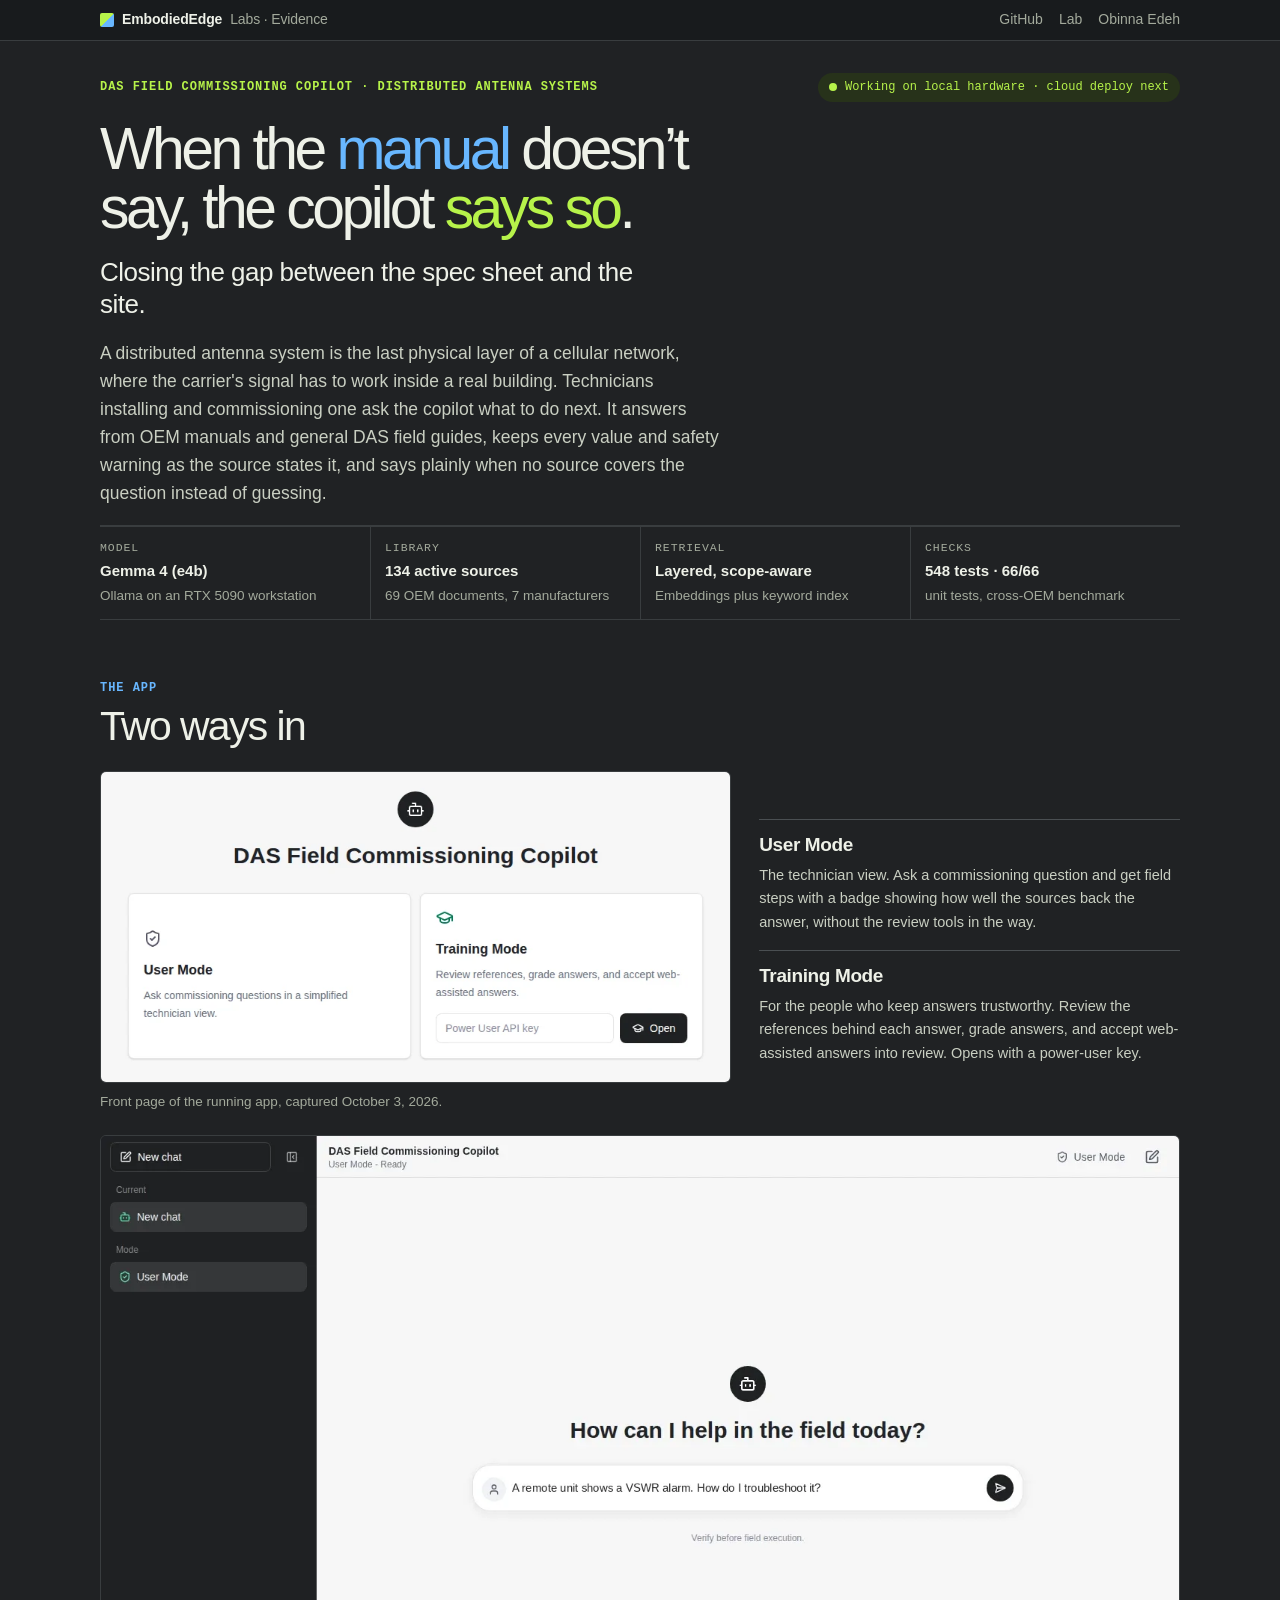
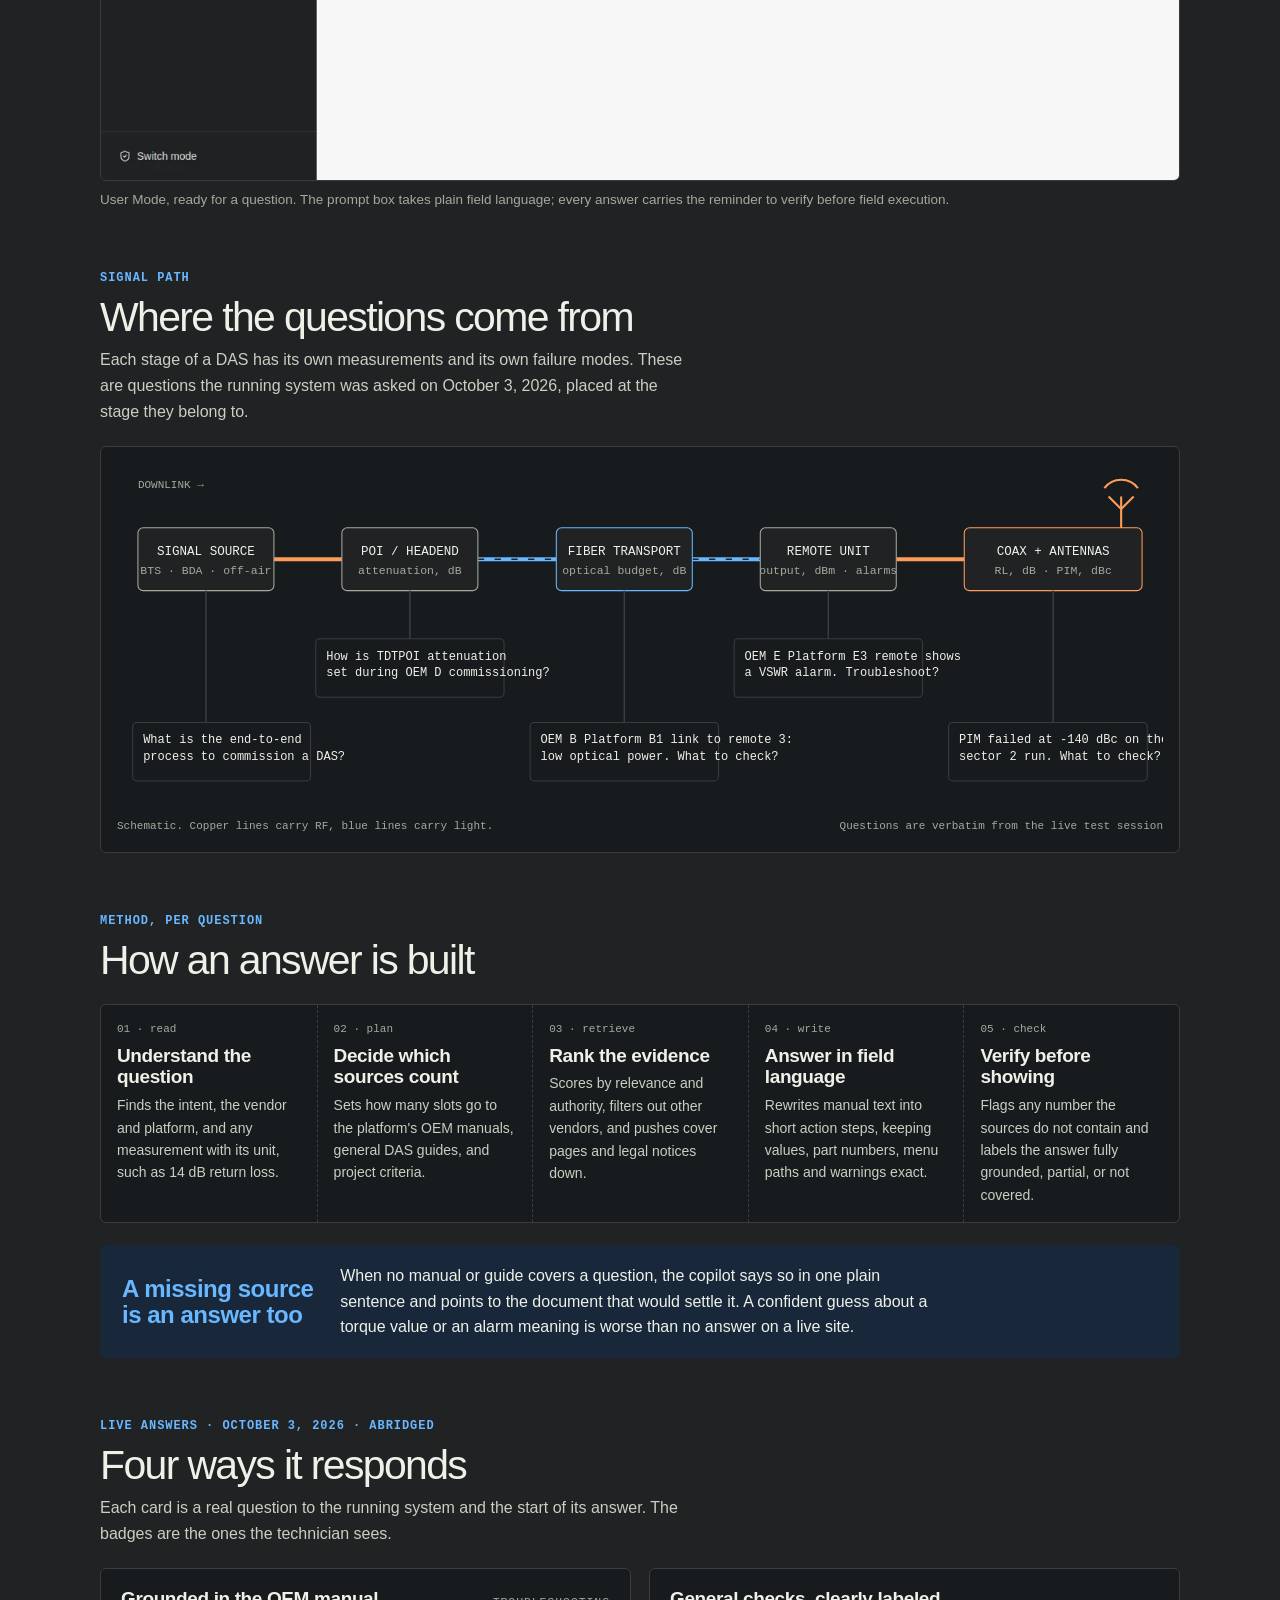
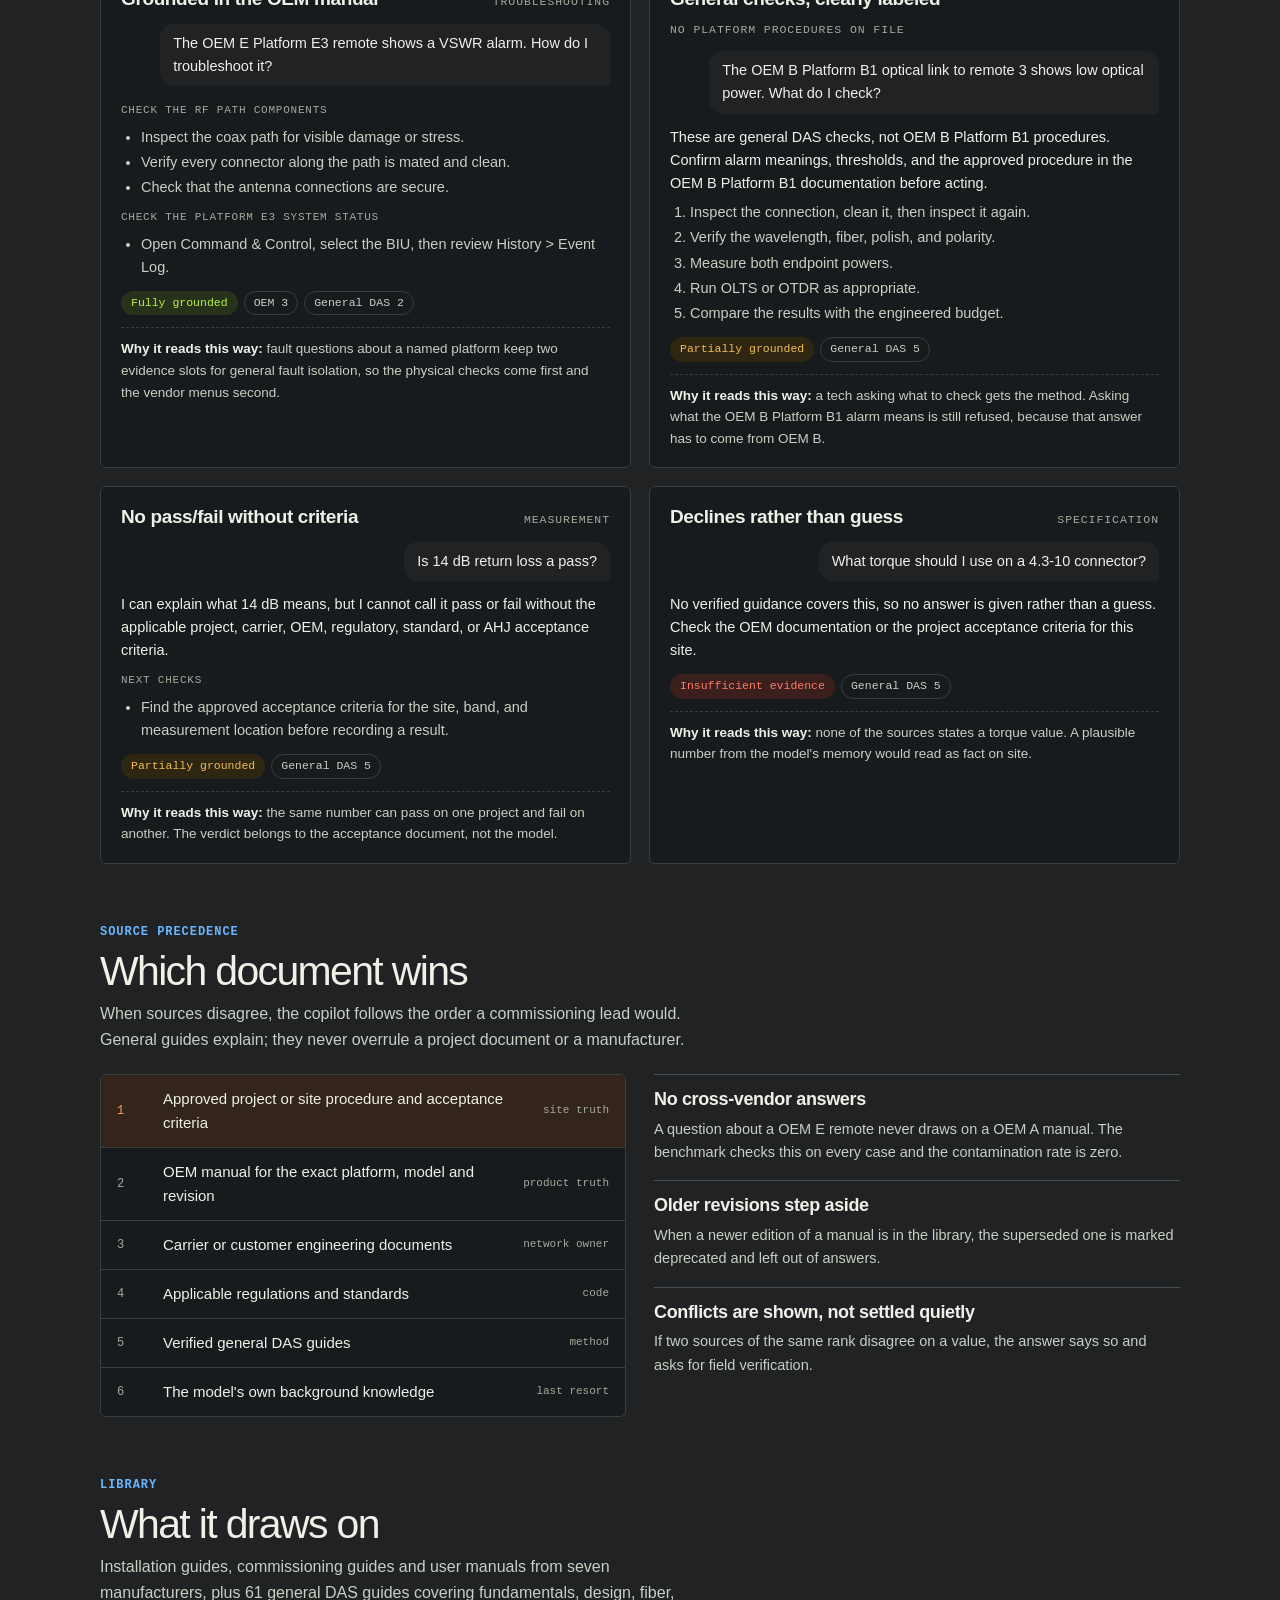
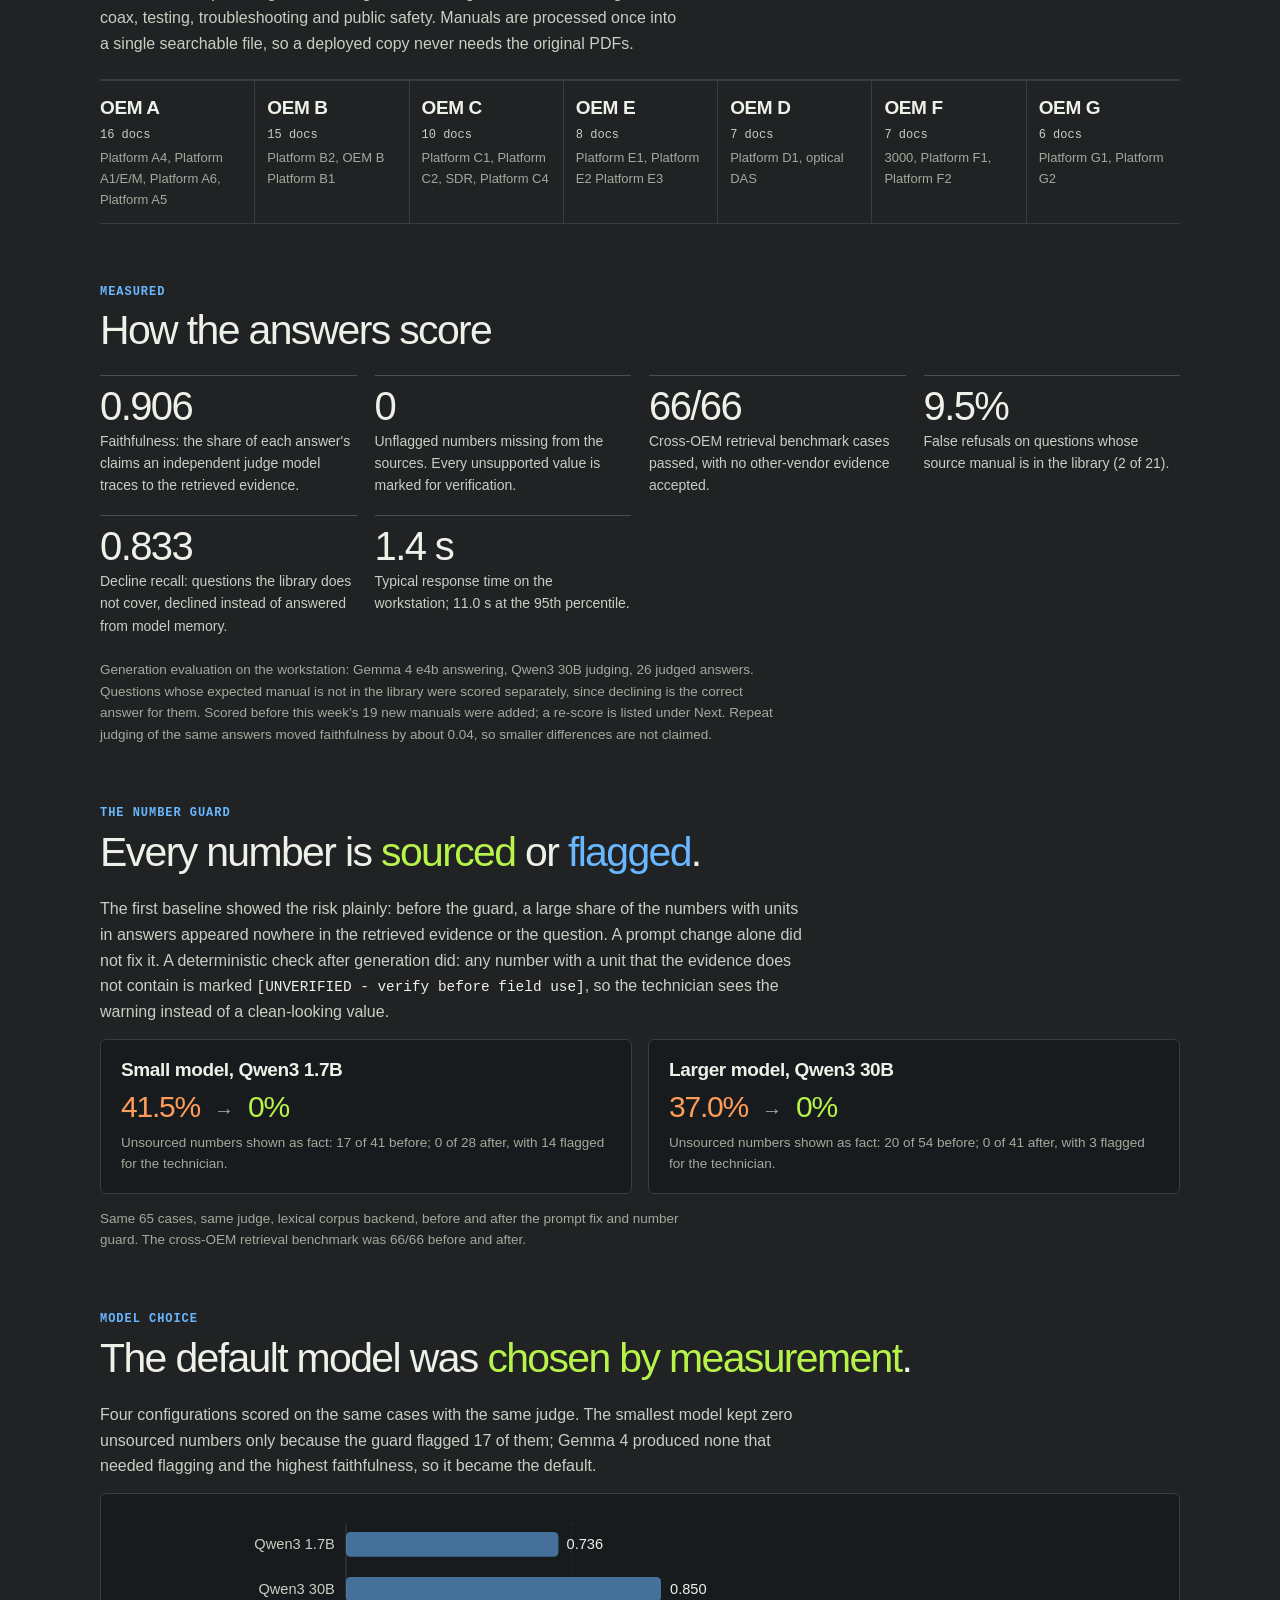
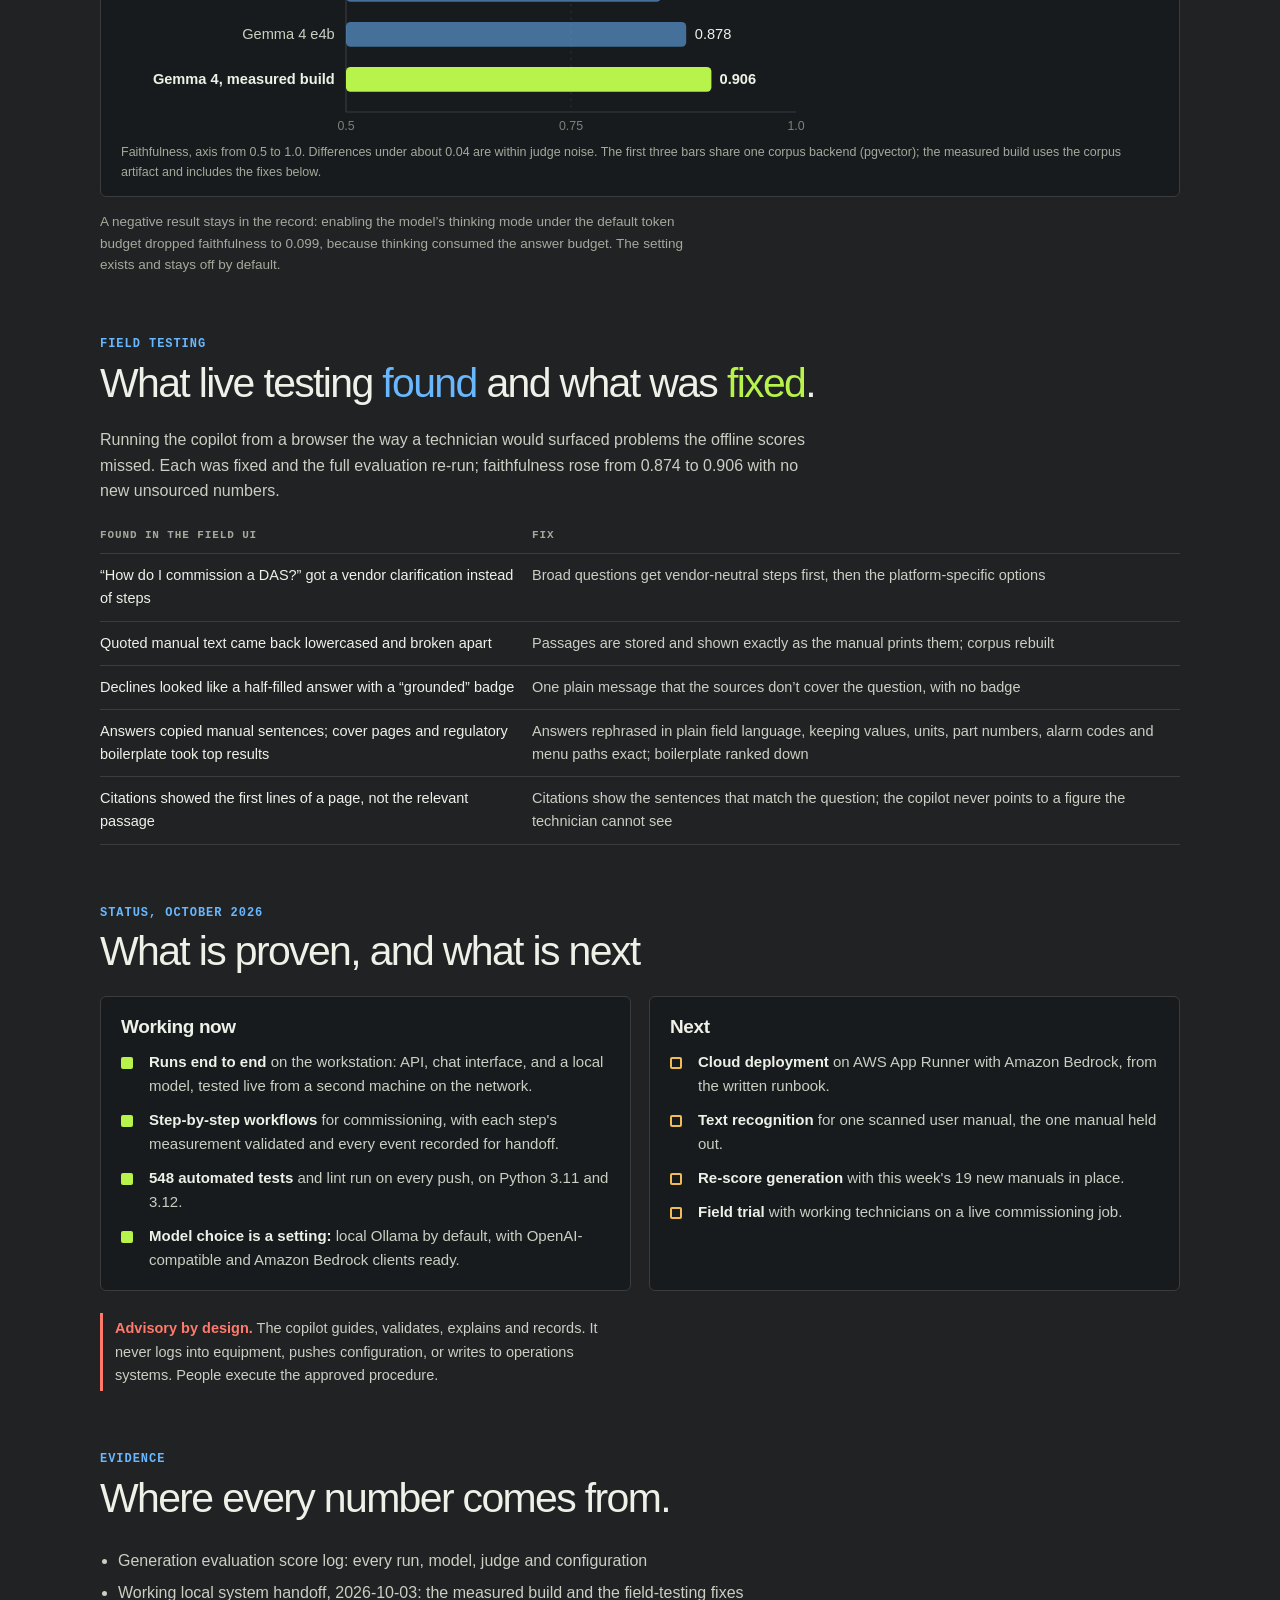
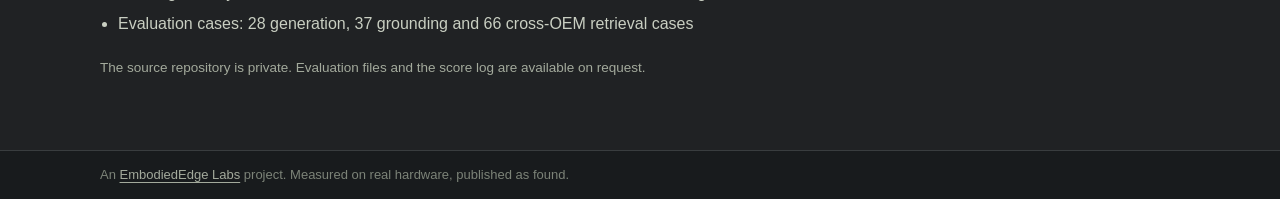
==== field-commissioning-copilot/index.html @ ec705087 "Host the Field Commissioning Copilot evidence page on the portfolio site" ====
<!doctype html>
<html lang="en" data-theme="dark">
<head><meta charset="utf-8">

<meta name="viewport" content="width=device-width, initial-scale=1">
<title>Field Commissioning Copilot | Evidence</title><meta property="og:type" content="article"><meta property="og:title" content="Field Commissioning Copilot: when the manual doesn't say, the copilot says so"><meta property="og:description" content="A retrieval-grounded copilot for DAS field commissioning: answers from manufacturer manuals, declines what they don't cover, and flags unverified numbers."><meta property="og:image" content="https://obiedeh.github.io/assets/og/field-commissioning-copilot.png"><meta name="twitter:card" content="summary_large_image">
<meta name="description" content="A retrieval-grounded copilot for DAS installation, commissioning and troubleshooting. Answers come from OEM manuals and general DAS guides, and it says when no source covers a question.">
<style>
/* Layout: a commissioning closeout sheet. The signal path from source to antenna is the hero; each stage carries the questions technicians actually ask there. Below it reads like a test report: method, live results, source rules, scope, status. */
:root{
  --bg:#eceff2; --sheet:#f8f9fb; --ink:#101a24; --ink-2:#3f4b57; --ink-3:#6a7682; --rule:#cfd6dd;
  --fiber:#1d5fa8; --fiber-bg:#dce8f6; --copper:#a4561a; --copper-bg:#f4e3d4;
  --ok:#17704a; --ok-bg:#dcefe5; --warn:#8a5a00; --warn-bg:#f6ead0; --stop:#a8302a; --stop-bg:#f6dddb;
  --f-display:"Archivo","Arial Narrow",system-ui,sans-serif;
  --f-body:"Source Sans 3",system-ui,-apple-system,"Segoe UI",sans-serif;
  --f-mono:"JetBrains Mono",ui-monospace,Menlo,Consolas,monospace;
}
@media (prefers-color-scheme:dark){:root:not([data-theme="light"]){
  --bg:#0e1419; --sheet:#151d24; --ink:#e8edf2; --ink-2:#b4bfca; --ink-3:#83909c; --rule:#26313b;
  --fiber:#7fb2ef; --fiber-bg:#16273a; --copper:#e39a5f; --copper-bg:#33231a;
  --ok:#5cc996; --ok-bg:#132a20; --warn:#f0bd55; --warn-bg:#2f2611; --stop:#f08a83; --stop-bg:#341b1a; color-scheme:dark}}
:root[data-theme="dark"]{
  --bg:#0e1419; --sheet:#151d24; --ink:#e8edf2; --ink-2:#b4bfca; --ink-3:#83909c; --rule:#26313b;
  --fiber:#7fb2ef; --fiber-bg:#16273a; --copper:#e39a5f; --copper-bg:#33231a;
  --ok:#5cc996; --ok-bg:#132a20; --warn:#f0bd55; --warn-bg:#2f2611; --stop:#f08a83; --stop-bg:#341b1a; color-scheme:dark}
*{box-sizing:border-box}
body{background:var(--bg);color:var(--ink);font-family:var(--f-body);font-size:16px;line-height:1.6}
.wrap{max-width:1120px;margin:0 auto;padding-inline:20px;padding-block:32px 72px;display:flex;flex-direction:column;gap:60px}
h1,h2,h3{font-family:var(--f-display);margin:0;text-wrap:balance;line-height:1.02}
h1{font-size:clamp(38px,6.6vw,72px);font-weight:800;font-stretch:72%;letter-spacing:-.01em;text-transform:uppercase}
h2{font-size:clamp(26px,3.4vw,36px);font-weight:750;font-stretch:78%;text-transform:uppercase}
h3{font-size:20px;font-weight:650;font-stretch:88%}
p{margin:0;max-width:66ch;color:var(--ink-2)}
a{color:var(--fiber);text-underline-offset:3px}
a:focus-visible{outline:2px solid var(--fiber);outline-offset:3px;border-radius:3px}
.label{font-family:var(--f-mono);font-size:11.5px;letter-spacing:.08em;text-transform:uppercase;color:var(--ink-3)}
section{display:flex;flex-direction:column;gap:22px}
.head{display:flex;flex-direction:column;gap:8px}

/* header */
header{display:flex;flex-direction:column;gap:18px}
.top{display:flex;flex-wrap:wrap;gap:10px 16px;align-items:center;justify-content:space-between}
.pill{display:inline-flex;align-items:center;gap:8px;font-family:var(--f-mono);font-size:12px;padding:5px 11px;border-radius:999px;background:var(--ok-bg);color:var(--ok)}
.pill i{width:8px;height:8px;border-radius:50%;background:currentColor}
.tagline{font-family:var(--f-display);font-stretch:85%;font-weight:600;font-size:clamp(20px,2.4vw,26px);line-height:1.25;color:var(--ink);max-width:40ch}
.lede{font-size:17.5px;max-width:64ch}
.spec{display:grid;grid-template-columns:repeat(4,minmax(0,1fr));border-top:2px solid var(--ink);border-bottom:1px solid var(--rule)}
.spec div{padding:12px 14px 12px 0;display:flex;flex-direction:column;gap:2px;min-width:0}
.spec div+div{padding-left:14px;border-left:1px solid var(--rule)}
.spec b{font-weight:600;font-size:15px;font-variant-numeric:tabular-nums}
.spec span:last-child{font-size:13.5px;color:var(--ink-3)}
@media (max-width:820px){.spec{grid-template-columns:1fr 1fr}.spec div:nth-child(3){padding-left:0;border-left:0}.spec div:nth-child(n+3){border-top:1px solid var(--rule)}}
@media (max-width:440px){.spec{grid-template-columns:1fr}.spec div{padding-left:0!important;border-left:0!important}.spec div+div{border-top:1px solid var(--rule)}}

/* path */
.sheet{background:var(--sheet);border:1px solid var(--rule);border-radius:6px;padding:16px;display:flex;flex-direction:column;gap:10px;min-width:0}
.scroll{overflow-x:auto}
.sheet svg{display:block;width:100%;height:auto;min-width:880px}
svg text{font-family:var(--f-mono)}
.foot{display:flex;justify-content:space-between;gap:12px;flex-wrap:wrap;font-family:var(--f-mono);font-size:11px;color:var(--ink-3)}

/* method */
.flow{display:grid;grid-template-columns:repeat(5,minmax(0,1fr));border:1px solid var(--rule);border-radius:6px;background:var(--sheet);overflow:hidden}
.flow div{padding:16px;display:flex;flex-direction:column;gap:6px;min-width:0}
.flow div+div{border-left:1px dashed var(--rule)}
.flow .n{font-family:var(--f-mono);font-size:11px;color:var(--ink-3)}
.flow b{font-family:var(--f-display);font-stretch:85%;font-size:19px;font-weight:650;line-height:1.15}
.flow p{font-size:14px}
@media (max-width:900px){.flow{grid-template-columns:1fr}.flow div+div{border-left:0;border-top:1px dashed var(--rule)}}
.callout{display:grid;grid-template-columns:auto 1fr;gap:18px;align-items:center;background:var(--fiber-bg);border-radius:6px;padding:18px 22px}
.callout strong{font-family:var(--f-display);font-stretch:75%;font-size:24px;font-weight:750;text-transform:uppercase;color:var(--fiber);line-height:1.05;max-width:15ch}
.callout p{color:var(--ink)}
@media (max-width:640px){.callout{grid-template-columns:1fr}}

/* answers */
.answers{display:grid;grid-template-columns:repeat(2,minmax(0,1fr));gap:18px}
@media (max-width:780px){.answers{grid-template-columns:1fr}}
.ans{background:var(--sheet);border:1px solid var(--rule);border-radius:6px;padding:18px 20px;display:flex;flex-direction:column;gap:12px;min-width:0}
.ans .kind{display:flex;justify-content:space-between;gap:10px;align-items:baseline;flex-wrap:wrap}
.ans .kind h3{font-size:19px}
.q{align-self:flex-end;max-width:92%;background:var(--bg);border-radius:14px 14px 4px 14px;padding:8px 13px;font-size:14.5px;color:var(--ink)}
.a{font-size:14.5px;color:var(--ink-2);display:flex;flex-direction:column;gap:6px}
.a .h{font-family:var(--f-mono);font-size:11px;letter-spacing:.07em;text-transform:uppercase;color:var(--ink-3);margin-top:4px}
.a ul,.a ol{margin:0;padding-left:20px;display:flex;flex-direction:column;gap:2px}
.a .first{color:var(--ink)}
.chips{display:flex;flex-wrap:wrap;gap:6px}
.chip{font-family:var(--f-mono);font-size:11.5px;border:1px solid var(--rule);border-radius:999px;padding:2px 9px;color:var(--ink-2)}
.chip.ok{background:var(--ok-bg);color:var(--ok);border-color:transparent}
.chip.warn{background:var(--warn-bg);color:var(--warn);border-color:transparent}
.chip.stop{background:var(--stop-bg);color:var(--stop);border-color:transparent}
.why{font-size:13.5px;border-top:1px dashed var(--rule);padding-top:10px;color:var(--ink-2)}
.why b{color:var(--ink);font-weight:600}

/* ladder */
.ladder{display:grid;grid-template-columns:minmax(0,1fr) minmax(0,1fr);gap:28px;align-items:start}
@media (max-width:860px){.ladder{grid-template-columns:1fr}}
.ladder ol{list-style:none;margin:0;padding:0;display:flex;flex-direction:column;border:1px solid var(--rule);border-radius:6px;background:var(--sheet);overflow:hidden}
.ladder li{display:grid;grid-template-columns:34px 1fr auto;gap:12px;align-items:center;padding:12px 16px;font-size:15px}
.ladder li+li{border-top:1px solid var(--rule)}
.ladder li .r{font-family:var(--f-mono);font-size:12px;color:var(--ink-3)}
.ladder li .t{font-family:var(--f-mono);font-size:11px;color:var(--ink-3);text-align:right}
.ladder li.top{background:var(--copper-bg)}
.ladder li.top .r{color:var(--copper)}
.rules{display:flex;flex-direction:column;gap:16px}
.rules div{border-top:1px solid var(--ink);padding-top:10px;display:flex;flex-direction:column;gap:4px}
.rules b{font-family:var(--f-display);font-stretch:88%;font-size:18px;font-weight:650}
.rules p{font-size:14.5px}

/* library */
.lib{display:grid;grid-template-columns:repeat(7,minmax(0,1fr));gap:0;border-top:2px solid var(--ink);border-bottom:1px solid var(--rule)}
.lib div{padding:12px 12px 12px 0;display:flex;flex-direction:column;gap:3px;min-width:0}
.lib div+div{padding-left:12px;border-left:1px solid var(--rule)}
.lib b{font-family:var(--f-display);font-stretch:80%;font-size:19px;font-weight:700}
.lib span{font-size:13px;color:var(--ink-3)}
.lib em{font-style:normal;font-family:var(--f-mono);font-size:12px;color:var(--ink-2);font-variant-numeric:tabular-nums}
@media (max-width:900px){.lib{grid-template-columns:repeat(4,minmax(0,1fr))}.lib div:nth-child(5){padding-left:0;border-left:0}.lib div:nth-child(n+5){border-top:1px solid var(--rule)}}
@media (max-width:520px){.lib{grid-template-columns:1fr 1fr}.lib div{padding-left:0!important;border-left:0!important}.lib div:nth-child(n+3){border-top:1px solid var(--rule)}.lib div:nth-child(even){padding-left:12px!important;border-left:1px solid var(--rule)!important}}

/* scores */
.scores{display:grid;grid-template-columns:repeat(4,minmax(0,1fr));gap:18px}
@media (max-width:860px){.scores{grid-template-columns:1fr 1fr}}
@media (max-width:440px){.scores{grid-template-columns:1fr}}
.score{border-top:1px solid var(--ink);padding-top:10px;display:flex;flex-direction:column;gap:4px;min-width:0}
.score b{font-family:var(--f-display);font-stretch:75%;font-size:40px;font-weight:750;line-height:1;font-variant-numeric:tabular-nums}
.score p{font-size:14px}
.note{font-size:13.5px;color:var(--ink-3);max-width:90ch}

/* status */
.ledger{display:grid;grid-template-columns:repeat(2,minmax(0,1fr));gap:18px}
@media (max-width:760px){.ledger{grid-template-columns:1fr}}
.col{background:var(--sheet);border:1px solid var(--rule);border-radius:6px;padding:18px 20px;display:flex;flex-direction:column;gap:12px;min-width:0}
.col ul{list-style:none;margin:0;padding:0;display:flex;flex-direction:column;gap:10px}
.col li{display:grid;grid-template-columns:18px 1fr;gap:10px;font-size:15px;color:var(--ink-2)}
.col li b{color:var(--ink);font-weight:600}
.mk{width:12px;height:12px;margin-top:7px;border-radius:2px}
.mk.ok{background:var(--ok)}
.mk.open{border:2px solid var(--warn)}
.never{font-size:14.5px;color:var(--ink-2);border-left:3px solid var(--stop);padding:4px 0 4px 12px}
.never b{color:var(--stop)}
/* app */
.app{display:grid;grid-template-columns:minmax(0,1.5fr) minmax(0,1fr);gap:28px;align-items:center}
@media (max-width:860px){.app{grid-template-columns:1fr}}
.app figure{margin:0;display:flex;flex-direction:column;gap:8px;min-width:0}
.app img{display:block;width:100%;height:auto;border-radius:6px;border:1px solid var(--rule);background:#f6f6f6}
.app figcaption,.shot figcaption{font-size:13.5px;color:var(--ink-3)}
.shot{margin:0;display:flex;flex-direction:column;gap:8px;min-width:0}
.shot img{display:block;width:100%;height:auto;border-radius:6px;border:1px solid var(--rule);background:#f6f6f6}
.modes{display:flex;flex-direction:column;gap:16px}
.modes div{border-top:1px solid var(--ink);padding-top:10px;display:flex;flex-direction:column;gap:4px}
.modes b{font-family:var(--f-display);font-stretch:88%;font-size:19px;font-weight:650}
.modes p{font-size:14.5px}
footer{border-top:1px solid var(--rule);padding-top:18px;display:flex;flex-wrap:wrap;gap:8px 24px;justify-content:space-between;font-size:13.5px;color:var(--ink-3)}
@media (prefers-reduced-motion:no-preference){
  .trace{stroke-dasharray:6 10;animation:flow 2.4s linear infinite}
  @keyframes flow{to{stroke-dashoffset:-32}}
}
</style>
<style id="ee-theme">:root,:root:not([data-theme="light"]),:root[data-theme="dark"]{--bg:#202224;--sheet:#181b1d;--ink:#eef1e8;--ink-2:#c9cfc2;--ink-3:#a3aa9c;--rule:#393d3f;--fiber:#68b7ff;--fiber-bg:#18283a;--copper:#ff9c59;--copper-bg:#33251b;--ok:#b7f34a;--ok-bg:#27321a;--warn:#f0bd55;--warn-bg:#2f2611;--stop:#ff7a6b;--stop-bg:#3a1f1d;--f-display:"Helvetica Neue",Helvetica,Arial,sans-serif;--f-body:"Helvetica Neue",Helvetica,Arial,sans-serif;--f-mono:ui-monospace,"SFMono-Regular",Consolas,"Liberation Mono",Menlo,monospace;color-scheme:dark}h1,h2,h3{font-family:"Helvetica Neue",Helvetica,Arial,sans-serif;font-weight:500;letter-spacing:-.02em}h1{letter-spacing:-.035em}:root[data-theme="light"]{--bg:#f6f7f3;--sheet:#ffffff;--ink:#1a1c1e;--ink-2:#3d4239;--ink-3:#5d6459;--rule:#d8dbd2;--fiber:#1f6fd1;--fiber-bg:#e3eefb;--copper:#c2560c;--copper-bg:#fcecdf;--ok:#4d7c0f;--ok-bg:#ecf5dc;--warn:#8a5a00;--warn-bg:#f6ead0;--stop:#c62828;--stop-bg:#fbe4e1;--f-display:"Helvetica Neue",Helvetica,Arial,sans-serif;--f-body:"Helvetica Neue",Helvetica,Arial,sans-serif;--f-mono:ui-monospace,"SFMono-Regular",Consolas,"Liberation Mono",Menlo,monospace;color-scheme:light}@media print{:root,:root:not([data-theme="light"]),:root[data-theme="dark"]{--bg:#f6f7f3;--sheet:#ffffff;--ink:#1a1c1e;--ink-2:#3d4239;--ink-3:#5d6459;--rule:#d8dbd2;--fiber:#1f6fd1;--fiber-bg:#e3eefb;--copper:#c2560c;--copper-bg:#fcecdf;--ok:#4d7c0f;--ok-bg:#ecf5dc;--warn:#8a5a00;--warn-bg:#f6ead0;--stop:#c62828;--stop-bg:#fbe4e1;--f-display:"Helvetica Neue",Helvetica,Arial,sans-serif;--f-body:"Helvetica Neue",Helvetica,Arial,sans-serif;--f-mono:ui-monospace,"SFMono-Regular",Consolas,"Liberation Mono",Menlo,monospace;color-scheme:light}}body{font-family:"Helvetica Neue",Helvetica,Arial,sans-serif}h1{font-family:"Helvetica Neue",Helvetica,Arial,sans-serif!important;font-size:clamp(44px,4.6vw,66px)!important;font-weight:500!important;line-height:1!important;letter-spacing:-.06em!important;text-transform:none!important;font-stretch:normal!important}h1 em,h1 .ee-g{font-style:normal;color:#b7f34a!important;-webkit-text-fill-color:#b7f34a}h1 em.b,h1 .ee-b{font-style:normal;color:#68b7ff!important;-webkit-text-fill-color:#68b7ff}h2{font-family:"Helvetica Neue",Helvetica,Arial,sans-serif!important;font-size:clamp(28px,3.2vw,42px)!important;font-weight:500!important;line-height:1.08!important;letter-spacing:-.04em!important;text-transform:none!important;font-stretch:normal!important;color:inherit}h3{font-family:"Helvetica Neue",Helvetica,Arial,sans-serif!important;font-size:19px!important;font-weight:600!important;line-height:1.25!important;letter-spacing:-.02em!important;text-transform:none!important;font-stretch:normal!important}.top > .label{font-family:ui-monospace,"SFMono-Regular",Consolas,"Liberation Mono",Menlo,monospace!important;font-size:12px!important;font-weight:600!important;letter-spacing:.08em!important;text-transform:uppercase!important;line-height:1.4!important;color:#b7f34a!important}.head .label{font-family:ui-monospace,"SFMono-Regular",Consolas,"Liberation Mono",Menlo,monospace!important;font-size:12px!important;font-weight:600!important;letter-spacing:.08em!important;text-transform:uppercase!important;line-height:1.4!important;color:#68b7ff!important}
body{margin:0}
.ee-band{background:#181b1d;border-bottom:1px solid #393d3f;color:#eef1e8;font:14px/1.4 "Helvetica Neue",Helvetica,Arial,sans-serif;position:relative;z-index:50}
.ee-band .ee-in{max-width:1120px;margin:0 auto;padding:10px 20px;display:flex;flex-wrap:wrap;gap:8px 18px;align-items:center;justify-content:space-between}
.ee-band a{color:#a3aa9c;text-decoration:none}.ee-band a:hover{color:#eef1e8}
.ee-band .ee-mark{display:inline-flex;align-items:center;gap:8px;color:#eef1e8;font-weight:600;letter-spacing:-.01em}
.ee-band .ee-mark i{display:inline-block;width:14px;height:14px;border-radius:2px;background:linear-gradient(135deg,#b7f34a 0 50%,#68b7ff 50% 100%)}
.ee-band .ee-mark span{color:#a3aa9c;font-weight:400}.ee-band nav{display:flex;gap:16px}
.ee-foot{border-top:1px solid #393d3f;background:#181b1d;color:#7c8378;font:13px/1.5 "Helvetica Neue",Helvetica,Arial,sans-serif}
.ee-foot .ee-in{max-width:1120px;margin:0 auto;padding:14px 20px}.ee-foot a{color:#a3aa9c}
@media print{.ee-band,.ee-foot{background:#fff;color:#5d6459;border-color:#d8dbd2}.ee-band .ee-mark{color:#1a1c1e}}

body{margin:0}
h1,h2,h3{font-family:var(--f-display);font-stretch:normal;text-transform:none}
h1{font-size:clamp(44px,4.6vw,66px);font-weight:500;letter-spacing:-.065em;line-height:.98;max-width:1000px}
h1 em,h2 em{font-style:normal;color:var(--ok)}h1 em.b,h2 em.b{color:var(--fiber)}
h2{font-size:clamp(28px,3vw,40px);font-weight:500;letter-spacing:-.045em;line-height:1.05}
h3{font-weight:600;letter-spacing:-.02em}
.label.eyebrow{color:var(--ok);font-weight:600}
.head .label{color:var(--fiber);font-weight:600}
.tagline{font-family:var(--f-display);font-stretch:normal;font-weight:500;letter-spacing:-.02em}
.callout strong{font-stretch:normal;text-transform:none;font-weight:600;letter-spacing:-.02em}
.score b{font-stretch:normal;font-weight:500;letter-spacing:-.04em}
.flow b,.rules b,.modes b,.lib b{font-stretch:normal;font-weight:600;letter-spacing:-.02em}
.spec{border-top-color:var(--rule)}.lib{border-top-color:var(--rule)}
.rules div,.modes div,.score{border-top-color:var(--line-strong,#4a4f52)}
.ev{display:flex;flex-direction:column;gap:14px}
.ev p{max-width:80ch}
.ev .note{font-size:13.5px;color:var(--ink-3)}
.ev code{font-family:var(--f-mono);font-size:.9em;color:var(--ink)}
.pair{display:grid;grid-template-columns:repeat(2,minmax(0,1fr));gap:16px}
@media (max-width:700px){.pair{grid-template-columns:1fr}}
.card{background:var(--sheet);border:1px solid var(--rule);border-radius:6px;padding:18px 20px;min-width:0}
.card h3{font-size:18px}
.ba{display:flex;align-items:baseline;gap:14px;margin:10px 0 6px;flex-wrap:wrap}
.ba .from{font:500 30px/1 var(--f-display);letter-spacing:-.04em;color:var(--copper)}
.ba .to{font:500 30px/1 var(--f-display);letter-spacing:-.04em;color:var(--ok)}
.ba .arr{color:var(--ink-3);font-size:20px}
.chart{background:var(--sheet);border:1px solid var(--rule);border-radius:6px;padding:20px 20px 14px}
.chart svg{display:block;width:100%;max-width:720px;height:auto;overflow:visible}
.chart svg text{font-family:var(--f-body)}
.chart .cap{font-size:12.5px;color:var(--ink-3);margin-top:8px}
.tablewrap{overflow-x:auto}
.ev table{width:100%;border-collapse:collapse;font-size:14.5px}
.ev th,.ev td{text-align:left;padding:10px 12px 10px 0;border-bottom:1px solid var(--rule);vertical-align:top}
.ev th{font:600 11px/1.4 var(--f-mono);letter-spacing:.08em;text-transform:uppercase;color:var(--ink-3)}
.ev td{color:var(--ink-2)}.ev td:first-child{color:var(--ink);width:40%}
.ev ul.plain{margin:0;padding-left:18px;color:var(--ink-2)}.ev ul.plain li{margin:6px 0}
.ev ul.plain a{color:var(--ink-2);border-bottom:1px solid var(--rule);text-decoration:none}
</style></head>
<body><div class="ee-band"><div class="ee-in"><a class="ee-mark" href="https://embodiededge.ai"><i></i>EmbodiedEdge <span>Labs · Evidence</span></a><nav><a href="https://github.com/obiedeh">GitHub</a><a href="https://embodiededge.ai">Lab</a><a href="https://github.com/obiedeh">Obinna Edeh</a></nav></div></div>

<div class="wrap">

<header>
  <div class="top">
    <span class="label eyebrow">DAS Field Commissioning Copilot · Distributed antenna systems</span>
    <span class="pill"><i></i>Working on local hardware · cloud deploy next</span>
  </div>
  <h1>When the <em class="b">manual</em> doesn&rsquo;t say, the copilot <em>says so</em>.</h1>
  <p class="tagline">Closing the gap between the spec sheet and the site.</p>
  <p class="lede">A distributed antenna system is the last physical layer of a cellular network, where the carrier's signal has to work inside a real building. Technicians installing and commissioning one ask the copilot what to do next. It answers from OEM manuals and general DAS field guides, keeps every value and safety warning as the source states it, and says plainly when no source covers the question instead of guessing.</p>
  <div class="spec">
    <div><span class="label">Model</span><b>Gemma 4 (e4b)</b><span>Ollama on an RTX 5090 workstation</span></div>
    <div><span class="label">Library</span><b>134 active sources</b><span>69 OEM documents, 7 manufacturers</span></div>
    <div><span class="label">Retrieval</span><b>Layered, scope-aware</b><span>Embeddings plus keyword index</span></div>
    <div><span class="label">Checks</span><b>548 tests · 66/66</b><span>unit tests, cross-OEM benchmark</span></div>
  </div>
</header>

<section aria-labelledby="app-h">
  <div class="head">
    <span class="label">The app</span>
    <h2 id="app-h">Two ways in</h2>
  </div>
  <div class="app">
    <figure>
      <img src="[data-uri]" width="840" height="415" alt="Front page of the DAS Field Commissioning Copilot app, offering User Mode and Training Mode.">
      <figcaption>Front page of the running app, captured October 3, 2026.</figcaption>
    </figure>
    <div class="modes">
      <div><b>User Mode</b><p>The technician view. Ask a commissioning question and get field steps with a badge showing how well the sources back the answer, without the review tools in the way.</p></div>
      <div><b>Training Mode</b><p>For the people who keep answers trustworthy. Review the references behind each answer, grade answers, and accept web-assisted answers into review. Opens with a power-user key.</p></div>
    </div>
  </div>
  <figure class="shot">
    <img src="[data-uri]" width="1440" height="860" alt="User Mode chat screen with the question about a OEM E Platform E3 VSWR alarm typed into the prompt box.">
    <figcaption>User Mode, ready for a question. The prompt box takes plain field language; every answer carries the reminder to verify before field execution.</figcaption>
  </figure>
</section>

<section aria-labelledby="path-h">
  <div class="head">
    <span class="label">Signal path</span>
    <h2 id="path-h">Where the questions come from</h2>
    <p>Each stage of a DAS has its own measurements and its own failure modes. These are questions the running system was asked on October 3, 2026, placed at the stage they belong to.</p>
  </div>
  <div class="sheet">
    <div class="scroll">
    <svg viewBox="0 0 1000 330" role="img" aria-label="DAS signal path from signal source through point of interface, fiber transport and remote unit to coax and antennas, with the measurement unit and a real technician question at each stage.">
      <rect x="0" y="0" width="1000" height="330" fill="var(--sheet)"/>
      <!-- links -->
      <line x1="150" y1="92" x2="215" y2="92" stroke="var(--copper)" stroke-width="4"/>
      <line x1="345" y1="92" x2="420" y2="92" stroke="var(--fiber)" stroke-width="4"/>
      <line x1="345" y1="92" x2="420" y2="92" stroke="var(--fiber-bg)" stroke-width="1.5" class="trace"/>
      <line x1="550" y1="92" x2="615" y2="92" stroke="var(--fiber)" stroke-width="4"/>
      <line x1="550" y1="92" x2="615" y2="92" stroke="var(--fiber-bg)" stroke-width="1.5" class="trace"/>
      <line x1="745" y1="92" x2="810" y2="92" stroke="var(--copper)" stroke-width="4"/>
      <!-- stage boxes -->
      <g font-size="12" fill="var(--ink)">
        <rect x="20" y="62" width="130" height="60" rx="5" fill="var(--bg)" stroke="var(--ink-3)"/>
        <text x="85" y="88" text-anchor="middle" font-weight="500">SIGNAL SOURCE</text>
        <text x="85" y="106" text-anchor="middle" fill="var(--ink-3)" font-size="11">BTS · BDA · off-air</text>

        <rect x="215" y="62" width="130" height="60" rx="5" fill="var(--bg)" stroke="var(--ink-3)"/>
        <text x="280" y="88" text-anchor="middle" font-weight="500">POI / HEADEND</text>
        <text x="280" y="106" text-anchor="middle" fill="var(--ink-3)" font-size="11">attenuation, dB</text>

        <rect x="420" y="62" width="130" height="60" rx="5" fill="var(--bg)" stroke="var(--fiber)"/>
        <text x="485" y="88" text-anchor="middle" font-weight="500">FIBER TRANSPORT</text>
        <text x="485" y="106" text-anchor="middle" fill="var(--ink-3)" font-size="11">optical budget, dB</text>

        <rect x="615" y="62" width="130" height="60" rx="5" fill="var(--bg)" stroke="var(--ink-3)"/>
        <text x="680" y="88" text-anchor="middle" font-weight="500">REMOTE UNIT</text>
        <text x="680" y="106" text-anchor="middle" fill="var(--ink-3)" font-size="11">output, dBm · alarms</text>

        <rect x="810" y="62" width="170" height="60" rx="5" fill="var(--bg)" stroke="var(--copper)"/>
        <text x="895" y="88" text-anchor="middle" font-weight="500">COAX + ANTENNAS</text>
        <text x="895" y="106" text-anchor="middle" fill="var(--ink-3)" font-size="11">RL, dB · PIM, dBc</text>
      </g>
      <!-- antenna glyph -->
      <g stroke="var(--copper)" stroke-width="2" fill="none"><line x1="960" y1="62" x2="960" y2="32"/><path d="M948 32 L960 44 L972 32"/><path d="M944 24 a20 20 0 0 1 32 0"/></g>
      <!-- question pins -->
      <g font-size="11.5">
        <line x1="280" y1="122" x2="280" y2="168" stroke="var(--rule)" stroke-width="1.5"/>
        <rect x="190" y="168" width="180" height="56" rx="4" fill="var(--sheet)" stroke="var(--rule)"/>
        <text x="200" y="188" fill="var(--ink)">How is TDTPOI attenuation</text>
        <text x="200" y="204" fill="var(--ink)">set during OEM D commissioning?</text>

        <line x1="485" y1="122" x2="485" y2="248" stroke="var(--rule)" stroke-width="1.5"/>
        <rect x="395" y="248" width="180" height="56" rx="4" fill="var(--sheet)" stroke="var(--rule)"/>
        <text x="405" y="268" fill="var(--ink)">OEM B Platform B1 link to remote 3:</text>
        <text x="405" y="284" fill="var(--ink)">low optical power. What to check?</text>

        <line x1="680" y1="122" x2="680" y2="168" stroke="var(--rule)" stroke-width="1.5"/>
        <rect x="590" y="168" width="180" height="56" rx="4" fill="var(--sheet)" stroke="var(--rule)"/>
        <text x="600" y="188" fill="var(--ink)">OEM E Platform E3 remote shows</text>
        <text x="600" y="204" fill="var(--ink)">a VSWR alarm. Troubleshoot?</text>

        <line x1="895" y1="122" x2="895" y2="248" stroke="var(--rule)" stroke-width="1.5"/>
        <rect x="795" y="248" width="190" height="56" rx="4" fill="var(--sheet)" stroke="var(--rule)"/>
        <text x="805" y="268" fill="var(--ink)">PIM failed at -140 dBc on the</text>
        <text x="805" y="284" fill="var(--ink)">sector 2 run. What to check?</text>

        <line x1="85" y1="122" x2="85" y2="248" stroke="var(--rule)" stroke-width="1.5"/>
        <rect x="15" y="248" width="170" height="56" rx="4" fill="var(--sheet)" stroke="var(--rule)"/>
        <text x="25" y="268" fill="var(--ink)">What is the end-to-end</text>
        <text x="25" y="284" fill="var(--ink)">process to commission a DAS?</text>
      </g>
      <text x="20" y="24" font-size="10.5" fill="var(--ink-3)">DOWNLINK →</text>
    </svg>
    </div>
    <div class="foot"><span>Schematic. Copper lines carry RF, blue lines carry light.</span><span>Questions are verbatim from the live test session</span></div>
  </div>
</section>

<section aria-labelledby="flow-h">
  <div class="head">
    <span class="label">Method, per question</span>
    <h2 id="flow-h">How an answer is built</h2>
  </div>
  <div class="flow">
    <div><span class="n">01 · read</span><b>Understand the question</b><p>Finds the intent, the vendor and platform, and any measurement with its unit, such as 14 dB return loss.</p></div>
    <div><span class="n">02 · plan</span><b>Decide which sources count</b><p>Sets how many slots go to the platform's OEM manuals, general DAS guides, and project criteria.</p></div>
    <div><span class="n">03 · retrieve</span><b>Rank the evidence</b><p>Scores by relevance and authority, filters out other vendors, and pushes cover pages and legal notices down.</p></div>
    <div><span class="n">04 · write</span><b>Answer in field language</b><p>Rewrites manual text into short action steps, keeping values, part numbers, menu paths and warnings exact.</p></div>
    <div><span class="n">05 · check</span><b>Verify before showing</b><p>Flags any number the sources do not contain and labels the answer fully grounded, partial, or not covered.</p></div>
  </div>
  <div class="callout">
    <strong>A missing source is an answer too</strong>
    <p>When no manual or guide covers a question, the copilot says so in one plain sentence and points to the document that would settle it. A confident guess about a torque value or an alarm meaning is worse than no answer on a live site.</p>
  </div>
</section>

<section aria-labelledby="ans-h">
  <div class="head">
    <span class="label">Live answers · October 3, 2026 · abridged</span>
    <h2 id="ans-h">Four ways it responds</h2>
    <p>Each card is a real question to the running system and the start of its answer. The badges are the ones the technician sees.</p>
  </div>
  <div class="answers">

    <article class="ans">
      <div class="kind"><h3>Grounded in the OEM manual</h3><span class="label">troubleshooting</span></div>
      <div class="q">The OEM E Platform E3 remote shows a VSWR alarm. How do I troubleshoot it?</div>
      <div class="a">
        <span class="h">Check the RF path components</span>
        <ul><li>Inspect the coax path for visible damage or stress.</li><li>Verify every connector along the path is mated and clean.</li><li>Check that the antenna connections are secure.</li></ul>
        <span class="h">Check the Platform E3 system status</span>
        <ul><li>Open Command &amp; Control, select the BIU, then review History &gt; Event Log.</li></ul>
      </div>
      <div class="chips"><span class="chip ok">Fully grounded</span><span class="chip">OEM 3</span><span class="chip">General DAS 2</span></div>
      <p class="why"><b>Why it reads this way:</b> fault questions about a named platform keep two evidence slots for general fault isolation, so the physical checks come first and the vendor menus second.</p>
    </article>

    <article class="ans">
      <div class="kind"><h3>General checks, clearly labeled</h3><span class="label">no platform procedures on file</span></div>
      <div class="q">The OEM B Platform B1 optical link to remote 3 shows low optical power. What do I check?</div>
      <div class="a">
        <span class="first">These are general DAS checks, not OEM B Platform B1 procedures. Confirm alarm meanings, thresholds, and the approved procedure in the OEM B Platform B1 documentation before acting.</span>
        <ol><li>Inspect the connection, clean it, then inspect it again.</li><li>Verify the wavelength, fiber, polish, and polarity.</li><li>Measure both endpoint powers.</li><li>Run OLTS or OTDR as appropriate.</li><li>Compare the results with the engineered budget.</li></ol>
      </div>
      <div class="chips"><span class="chip warn">Partially grounded</span><span class="chip">General DAS 5</span></div>
      <p class="why"><b>Why it reads this way:</b> a tech asking what to check gets the method. Asking what the OEM B Platform B1 alarm means is still refused, because that answer has to come from OEM B.</p>
    </article>

    <article class="ans">
      <div class="kind"><h3>No pass/fail without criteria</h3><span class="label">measurement</span></div>
      <div class="q">Is 14 dB return loss a pass?</div>
      <div class="a">
        <span class="first">I can explain what 14 dB means, but I cannot call it pass or fail without the applicable project, carrier, OEM, regulatory, standard, or AHJ acceptance criteria.</span>
        <span class="h">Next checks</span>
        <ul><li>Find the approved acceptance criteria for the site, band, and measurement location before recording a result.</li></ul>
      </div>
      <div class="chips"><span class="chip warn">Partially grounded</span><span class="chip">General DAS 5</span></div>
      <p class="why"><b>Why it reads this way:</b> the same number can pass on one project and fail on another. The verdict belongs to the acceptance document, not the model.</p>
    </article>

    <article class="ans">
      <div class="kind"><h3>Declines rather than guess</h3><span class="label">specification</span></div>
      <div class="q">What torque should I use on a 4.3-10 connector?</div>
      <div class="a">
        <span class="first">No verified guidance covers this, so no answer is given rather than a guess. Check the OEM documentation or the project acceptance criteria for this site.</span>
      </div>
      <div class="chips"><span class="chip stop">Insufficient evidence</span><span class="chip">General DAS 5</span></div>
      <p class="why"><b>Why it reads this way:</b> none of the sources states a torque value. A plausible number from the model's memory would read as fact on site.</p>
    </article>

  </div>
</section>

<section aria-labelledby="src-h">
  <div class="head">
    <span class="label">Source precedence</span>
    <h2 id="src-h">Which document wins</h2>
    <p>When sources disagree, the copilot follows the order a commissioning lead would. General guides explain; they never overrule a project document or a manufacturer.</p>
  </div>
  <div class="ladder">
    <ol>
      <li class="top"><span class="r">1</span><span>Approved project or site procedure and acceptance criteria</span><span class="t">site truth</span></li>
      <li><span class="r">2</span><span>OEM manual for the exact platform, model and revision</span><span class="t">product truth</span></li>
      <li><span class="r">3</span><span>Carrier or customer engineering documents</span><span class="t">network owner</span></li>
      <li><span class="r">4</span><span>Applicable regulations and standards</span><span class="t">code</span></li>
      <li><span class="r">5</span><span>Verified general DAS guides</span><span class="t">method</span></li>
      <li><span class="r">6</span><span>The model's own background knowledge</span><span class="t">last resort</span></li>
    </ol>
    <div class="rules">
      <div><b>No cross-vendor answers</b><p>A question about a OEM E remote never draws on a OEM A manual. The benchmark checks this on every case and the contamination rate is zero.</p></div>
      <div><b>Older revisions step aside</b><p>When a newer edition of a manual is in the library, the superseded one is marked deprecated and left out of answers.</p></div>
      <div><b>Conflicts are shown, not settled quietly</b><p>If two sources of the same rank disagree on a value, the answer says so and asks for field verification.</p></div>
    </div>
  </div>
</section>

<section aria-labelledby="lib-h">
  <div class="head">
    <span class="label">Library</span>
    <h2 id="lib-h">What it draws on</h2>
    <p>Installation guides, commissioning guides and user manuals from seven manufacturers, plus 61 general DAS guides covering fundamentals, design, fiber, coax, testing, troubleshooting and public safety. Manuals are processed once into a single searchable file, so a deployed copy never needs the original PDFs.</p>
  </div>
  <div class="lib">
    <div><b>OEM A</b><em>16 docs</em><span>Platform A4, Platform A1/E/M, Platform A6, Platform A5</span></div>
    <div><b>OEM B</b><em>15 docs</em><span>Platform B2, OEM B Platform B1</span></div>
    <div><b>OEM C</b><em>10 docs</em><span>Platform C1, Platform C2, SDR, Platform C4</span></div>
    <div><b>OEM E</b><em>8 docs</em><span>Platform E1, Platform E2 Platform E3</span></div>
    <div><b>OEM D</b><em>7 docs</em><span>Platform D1, optical DAS</span></div>
    <div><b>OEM F</b><em>7 docs</em><span>3000, Platform F1, Platform F2</span></div>
    <div><b>OEM G</b><em>6 docs</em><span>Platform G1, Platform G2</span></div>
  </div>
</section>

<section aria-labelledby="score-h">
  <div class="head">
    <span class="label">Measured</span>
    <h2 id="score-h">How the answers score</h2>
  </div>
  <div class="scores">
    <div class="score"><b>0.906</b><p>Faithfulness: the share of each answer's claims an independent judge model traces to the retrieved evidence.</p></div>
    <div class="score"><b>0</b><p>Unflagged numbers missing from the sources. Every unsupported value is marked for verification.</p></div>
    <div class="score"><b>66/66</b><p>Cross-OEM retrieval benchmark cases passed, with no other-vendor evidence accepted.</p></div>
    <div class="score"><b>9.5%</b><p>False refusals on questions whose source manual is in the library (2 of 21).</p></div>
    <div class="score"><b>0.833</b><p>Decline recall: questions the library does not cover, declined instead of answered from model memory.</p></div>
    <div class="score"><b>1.4 s</b><p>Typical response time on the workstation; 11.0 s at the 95th percentile.</p></div>
  </div>
  <p class="note">Generation evaluation on the workstation: Gemma 4 e4b answering, Qwen3 30B judging, 26 judged answers. Questions whose expected manual is not in the library were scored separately, since declining is the correct answer for them. Scored before this week&rsquo;s 19 new manuals were added; a re-score is listed under Next. Repeat judging of the same answers moved faithfulness by about 0.04, so smaller differences are not claimed.</p>
</section>

<section aria-labelledby="s-guard">
  <div class="head">
    <span class="label">The number guard</span>
    <h2 id="s-guard">Every number is <em>sourced</em> or <em class="b">flagged</em>.</h2>
  </div>
  <div class="ev">
      
      <p>The first baseline showed the risk plainly: before the guard, a large share of the numbers with units in answers appeared nowhere in the retrieved evidence or the question. A prompt change alone did not fix it. A deterministic check after generation did: any number with a unit that the evidence does not contain is marked <code>[UNVERIFIED - verify before field use]</code>, so the technician sees the warning instead of a clean-looking value.</p>
      <div class="pair">
        <div class="card"><h3>Small model, Qwen3 1.7B</h3><div class="ba"><span class="from">41.5%</span><span class="arr">&rarr;</span><span class="to">0%</span></div><p class="note">Unsourced numbers shown as fact: 17 of 41 before; 0 of 28 after, with 14 flagged for the technician.</p></div>
        <div class="card"><h3>Larger model, Qwen3 30B</h3><div class="ba"><span class="from">37.0%</span><span class="arr">&rarr;</span><span class="to">0%</span></div><p class="note">Unsourced numbers shown as fact: 20 of 54 before; 0 of 41 after, with 3 flagged for the technician.</p></div>
      </div>
      <p class="note">Same 65 cases, same judge, lexical corpus backend, before and after the prompt fix and number guard. The cross-OEM retrieval benchmark was 66/66 before and after.</p>
    </div>
</section>
<section aria-labelledby="s-models">
  <div class="head">
    <span class="label">Model choice</span>
    <h2 id="s-models">The default model was <em>chosen by measurement</em>.</h2>
  </div>
  <div class="ev">
      
      <p>Four configurations scored on the same cases with the same judge. The smallest model kept zero unsourced numbers only because the guard flagged 17 of them; Gemma 4 produced none that needed flagging and the highest faithfulness, so it became the default.</p>
      <div class="chart" role="img" aria-label="Faithfulness by configuration: Qwen3 1.7B 0.736, Qwen3 30B 0.850, Gemma 4 e4b 0.878, Gemma 4 e4b measured build 0.906">
        <svg viewBox="0 0 640 196" aria-hidden="true">
          <g font-family="Helvetica Neue,Helvetica,Arial,sans-serif" font-size="13">
            <line x1="200" y1="8" x2="200" y2="176" stroke="#393d3f"/>
            <line x1="200" y1="176" x2="600" y2="176" stroke="#393d3f"/>
            <g fill="#7c8378" font-size="11"><text x="200" y="192" text-anchor="middle">0.5</text><text x="400" y="192" text-anchor="middle">0.75</text><text x="600" y="192" text-anchor="middle">1.0</text></g>
            <line x1="400" y1="8" x2="400" y2="176" stroke="#2a2e30" stroke-dasharray="2 4"/>
            <g class="bar"><title>Qwen3 1.7B, pgvector backend: faithfulness 0.736 (35 judged), 17 numbers flagged</title>
              <text x="190" y="31" text-anchor="end" fill="#c9cfc2">Qwen3 1.7B</text>
              <rect x="200" y="16" width="188.8" height="22" rx="4" fill="#68b7ff" opacity=".55"/>
              <text x="396" y="31" fill="#eef1e8">0.736</text></g>
            <g class="bar"><title>Qwen3 30B, pgvector backend: faithfulness 0.850 (35 judged), 4 numbers flagged</title>
              <text x="190" y="71" text-anchor="end" fill="#c9cfc2">Qwen3 30B</text>
              <rect x="200" y="56" width="280" height="22" rx="4" fill="#68b7ff" opacity=".55"/>
              <text x="488" y="71" fill="#eef1e8">0.850</text></g>
            <g class="bar"><title>Gemma 4 e4b, pgvector backend: faithfulness 0.878 (26 judged), 0 numbers flagged</title>
              <text x="190" y="111" text-anchor="end" fill="#c9cfc2">Gemma 4 e4b</text>
              <rect x="200" y="96" width="302.4" height="22" rx="4" fill="#68b7ff" opacity=".55"/>
              <text x="510" y="111" fill="#eef1e8">0.878</text></g>
            <g class="bar"><title>Gemma 4 e4b, measured build after field-testing fixes: faithfulness 0.906 (26 judged), 0 numbers flagged</title>
              <text x="190" y="151" text-anchor="end" fill="#eef1e8" font-weight="600">Gemma 4, measured build</text>
              <rect x="200" y="136" width="324.8" height="22" rx="4" fill="#b7f34a"/>
              <text x="532" y="151" fill="#eef1e8" font-weight="600">0.906</text></g>
          </g>
        </svg>
        <div class="cap">Faithfulness, axis from 0.5 to 1.0. Differences under about 0.04 are within judge noise. The first three bars share one corpus backend (pgvector); the measured build uses the corpus artifact and includes the fixes below.</div>
      </div>
      <p class="note">A negative result stays in the record: enabling the model&rsquo;s thinking mode under the default token budget dropped faithfulness to 0.099, because thinking consumed the answer budget. The setting exists and stays off by default.</p>
    </div>
</section>
<section aria-labelledby="s-fixes">
  <div class="head">
    <span class="label">Field testing</span>
    <h2 id="s-fixes">What live testing <em class="b">found</em> and what was <em>fixed</em>.</h2>
  </div>
  <div class="ev">
      
      <p>Running the copilot from a browser the way a technician would surfaced problems the offline scores missed. Each was fixed and the full evaluation re-run; faithfulness rose from 0.874 to 0.906 with no new unsourced numbers.</p>
      <div class="tablewrap"><table>
        <thead><tr><th>Found in the field UI</th><th>Fix</th></tr></thead>
        <tbody>
          <tr><td>&ldquo;How do I commission a DAS?&rdquo; got a vendor clarification instead of steps</td><td>Broad questions get vendor-neutral steps first, then the platform-specific options</td></tr>
          <tr><td>Quoted manual text came back lowercased and broken apart</td><td>Passages are stored and shown exactly as the manual prints them; corpus rebuilt</td></tr>
          <tr><td>Declines looked like a half-filled answer with a &ldquo;grounded&rdquo; badge</td><td>One plain message that the sources don&rsquo;t cover the question, with no badge</td></tr>
          <tr><td>Answers copied manual sentences; cover pages and regulatory boilerplate took top results</td><td>Answers rephrased in plain field language, keeping values, units, part numbers, alarm codes and menu paths exact; boilerplate ranked down</td></tr>
          <tr><td>Citations showed the first lines of a page, not the relevant passage</td><td>Citations show the sentences that match the question; the copilot never points to a figure the technician cannot see</td></tr>
        </tbody>
      </table></div>
    </div>
</section>
<section aria-labelledby="st-h">
  <div class="head">
    <span class="label">Status, October 2026</span>
    <h2 id="st-h">What is proven, and what is next</h2>
  </div>
  <div class="ledger">
    <div class="col">
      <h3>Working now</h3>
      <ul>
        <li><span class="mk ok"></span><span><b>Runs end to end</b> on the workstation: API, chat interface, and a local model, tested live from a second machine on the network.</span></li>
        <li><span class="mk ok"></span><span><b>Step-by-step workflows</b> for commissioning, with each step's measurement validated and every event recorded for handoff.</span></li>
        <li><span class="mk ok"></span><span><b>548 automated tests</b> and lint run on every push, on Python 3.11 and 3.12.</span></li>
        <li><span class="mk ok"></span><span><b>Model choice is a setting:</b> local Ollama by default, with OpenAI-compatible and Amazon Bedrock clients ready.</span></li>
      </ul>
    </div>
    <div class="col">
      <h3>Next</h3>
      <ul>
        <li><span class="mk open"></span><span><b>Cloud deployment</b> on AWS App Runner with Amazon Bedrock, from the written runbook.</span></li>
        <li><span class="mk open"></span><span><b>Text recognition</b> for one scanned user manual, the one manual held out.</span></li>
        <li><span class="mk open"></span><span><b>Re-score generation</b> with this week's 19 new manuals in place.</span></li>
        <li><span class="mk open"></span><span><b>Field trial</b> with working technicians on a live commissioning job.</span></li>
      </ul>
    </div>
  </div>
  <p class="never"><b>Advisory by design.</b> The copilot guides, validates, explains and records. It never logs into equipment, pushes configuration, or writes to operations systems. People execute the approved procedure.</p>
</section>

<section aria-labelledby="s-src">
  <div class="head">
    <span class="label">Evidence</span>
    <h2 id="s-src">Where every number comes from.</h2>
  </div>
  <div class="ev">
      
      <ul class="plain">
        <li>Generation evaluation score log: every run, model, judge and configuration</li>
        <li>Working local system handoff, 2026-10-03: the measured build and the field-testing fixes</li>
        <li>Evaluation cases: 28 generation, 37 grounding and 66 cross-OEM retrieval cases</li>
      </ul>
<p class="note">The source repository is private. Evaluation files and the score log are available on request.</p>
    </div>
</section>


</div>
<div class="ee-foot"><div class="ee-in">An <a href="https://embodiededge.ai">EmbodiedEdge Labs</a> project. Measured on real hardware, published as found.</div></div></body>
</html>
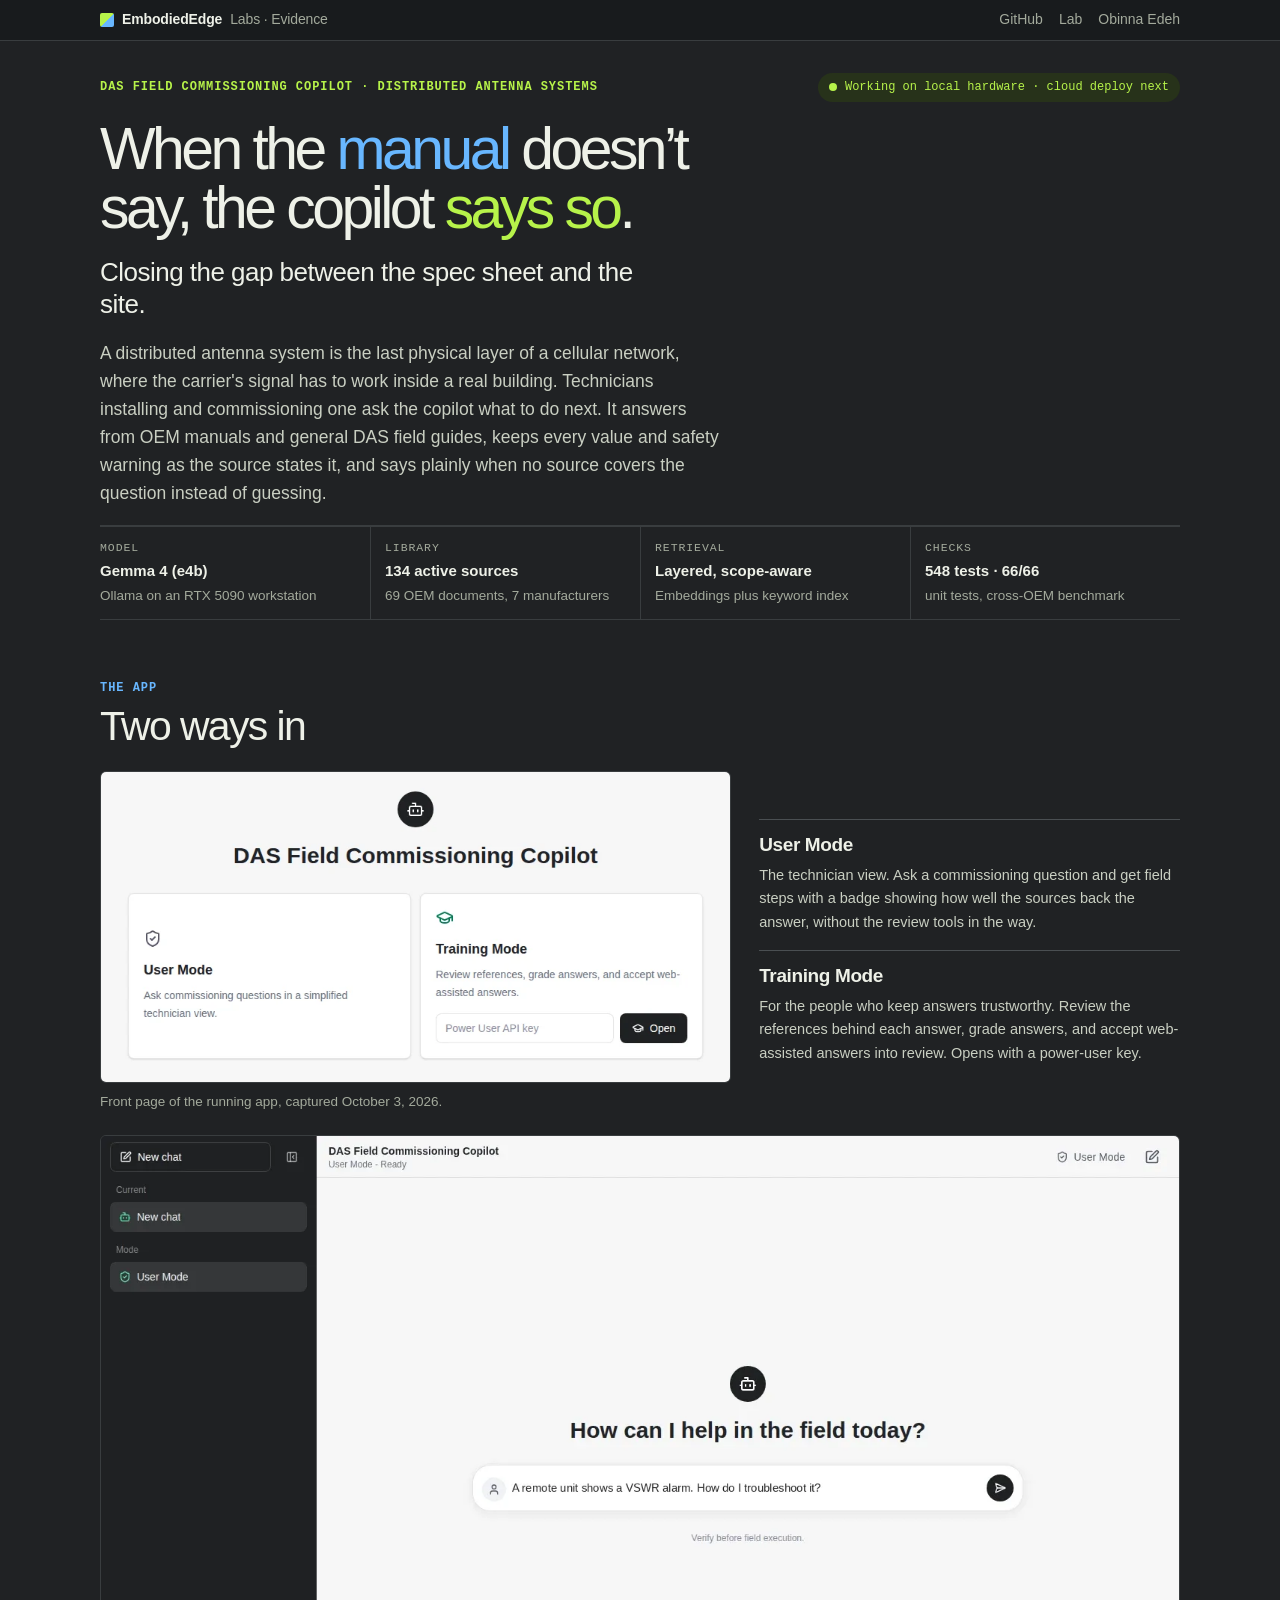
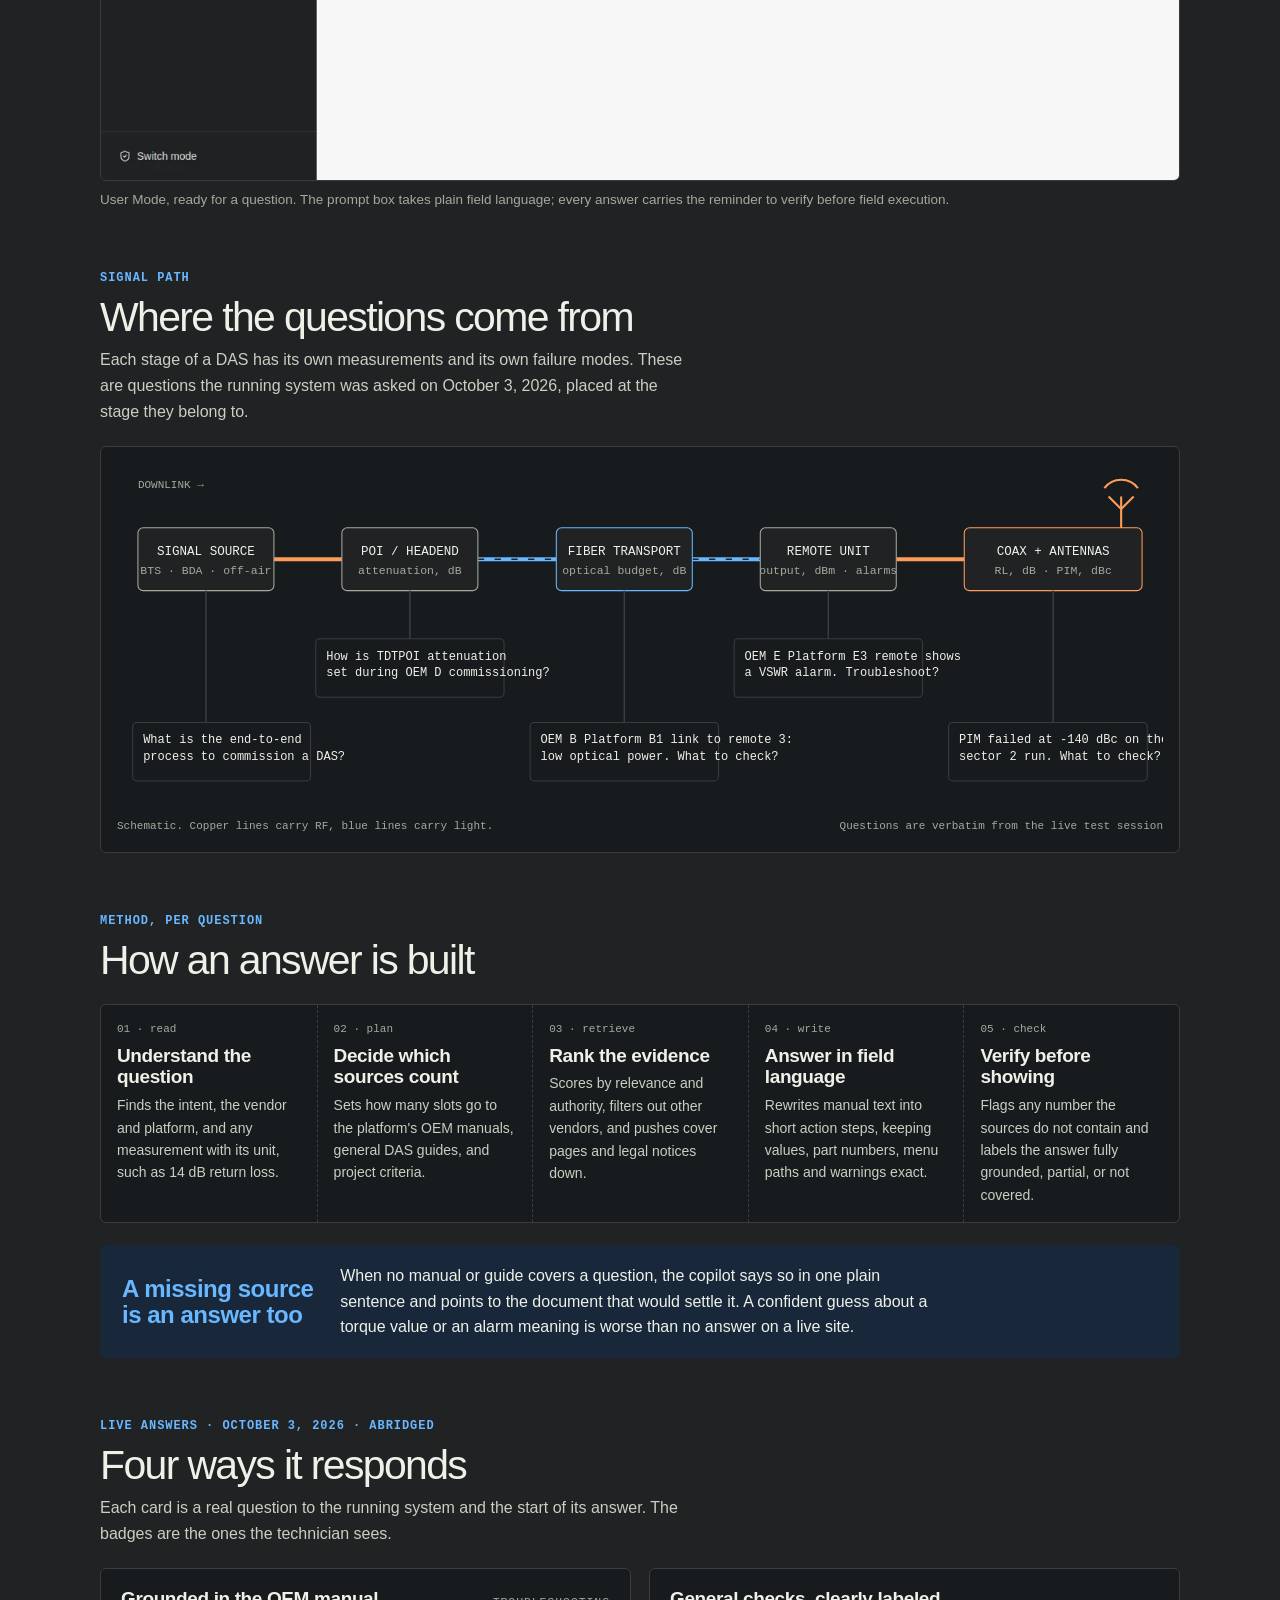
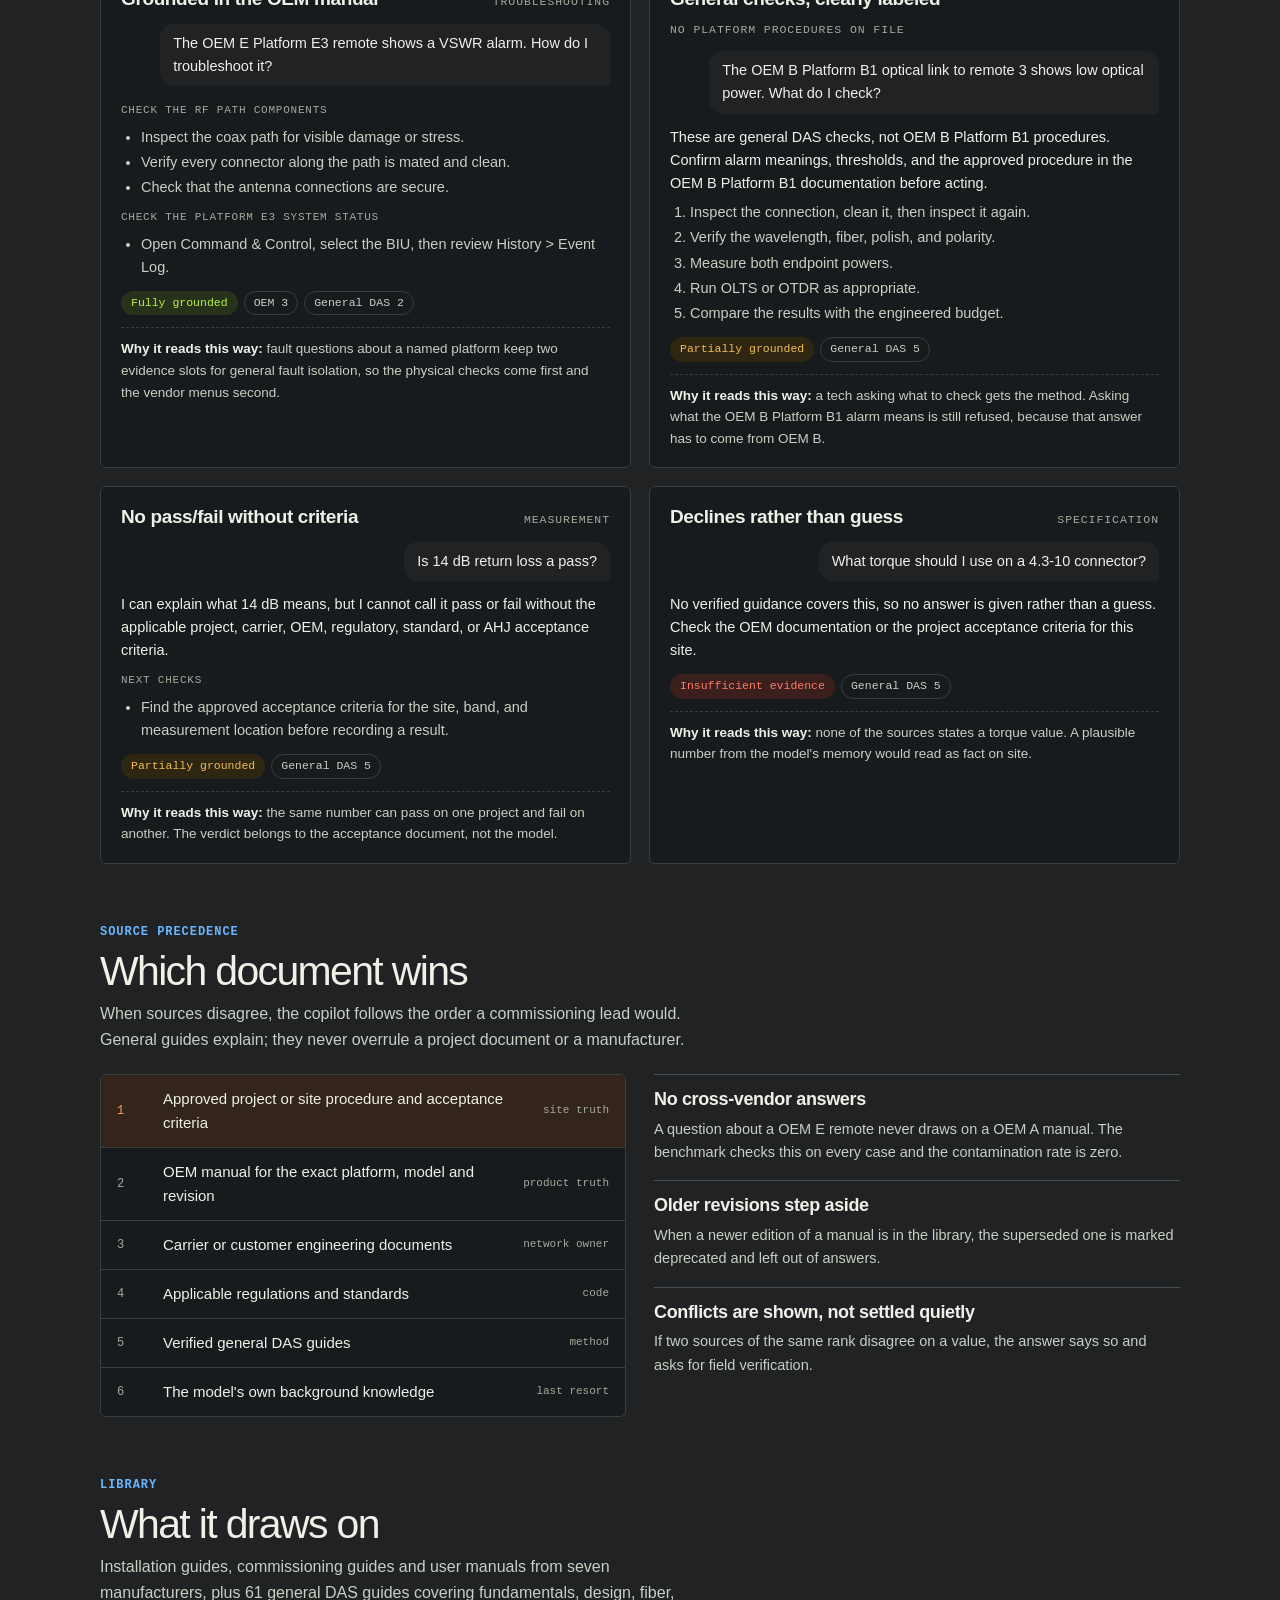
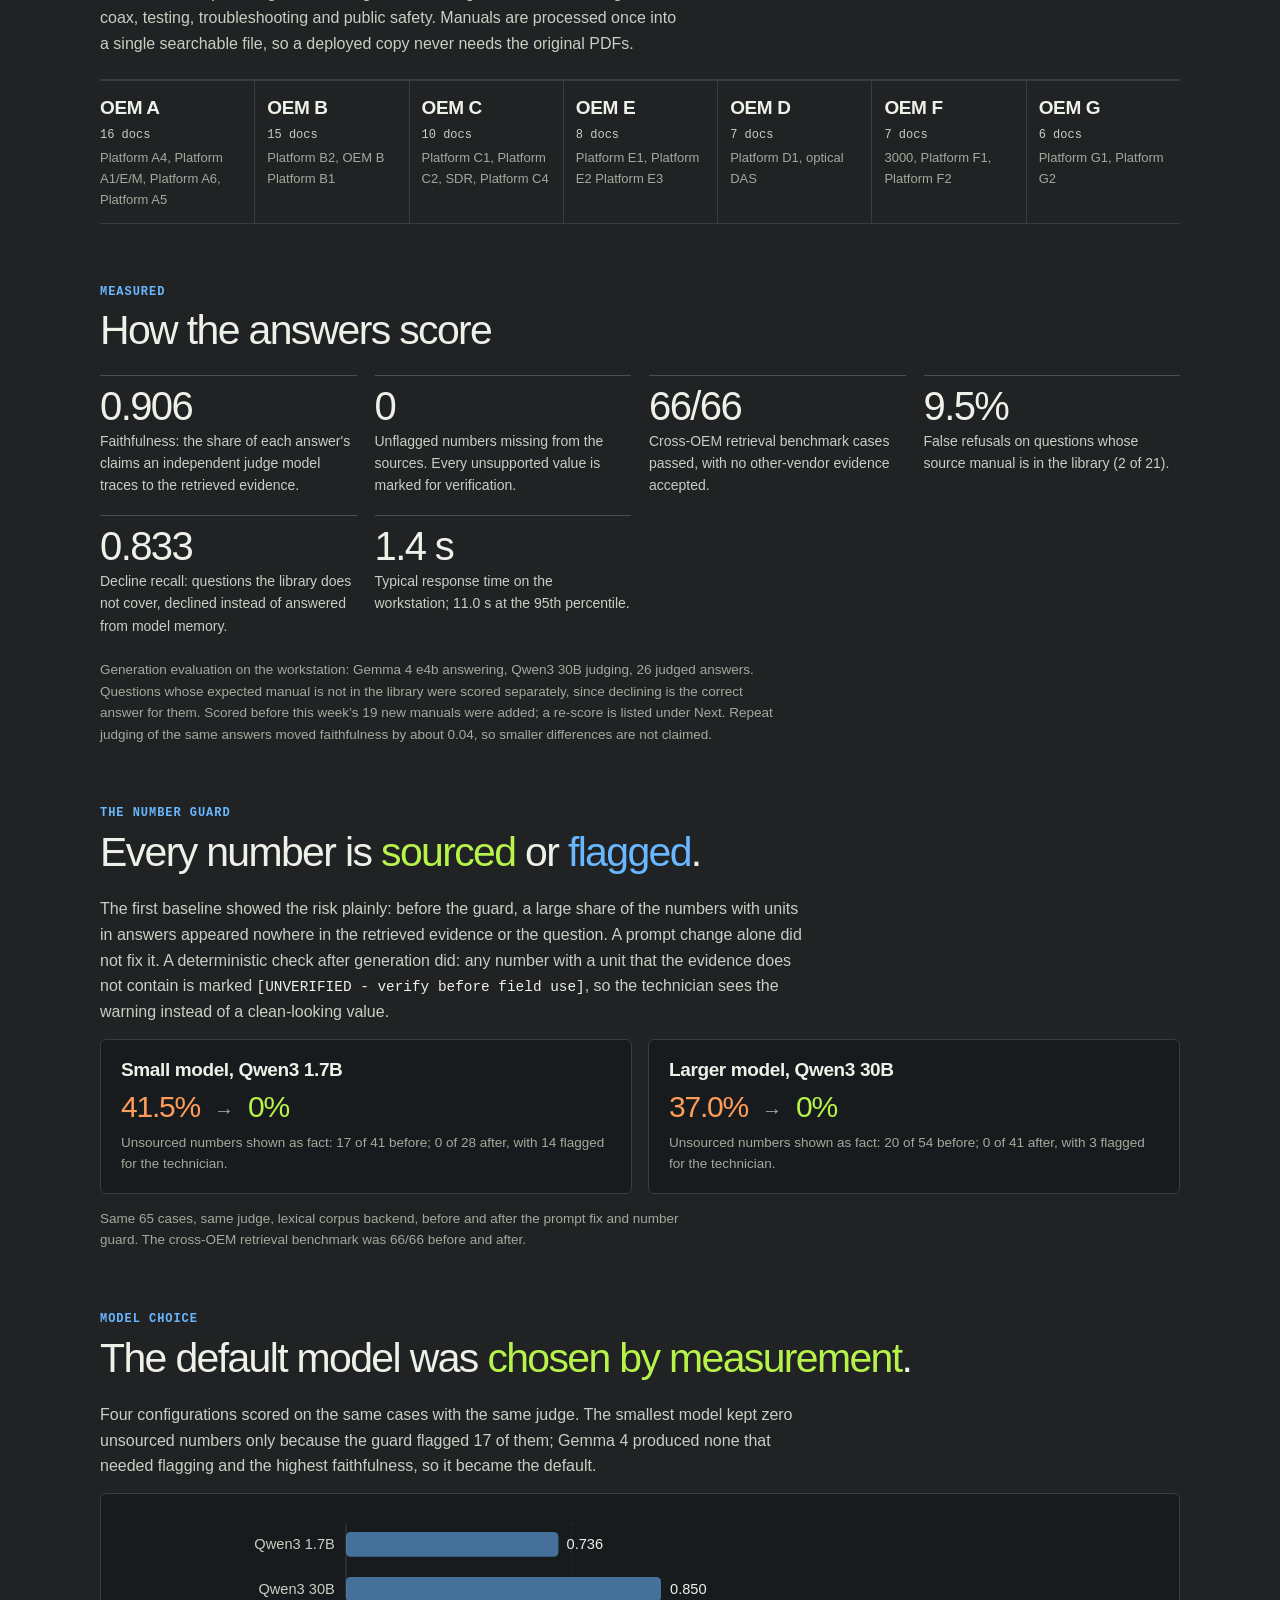
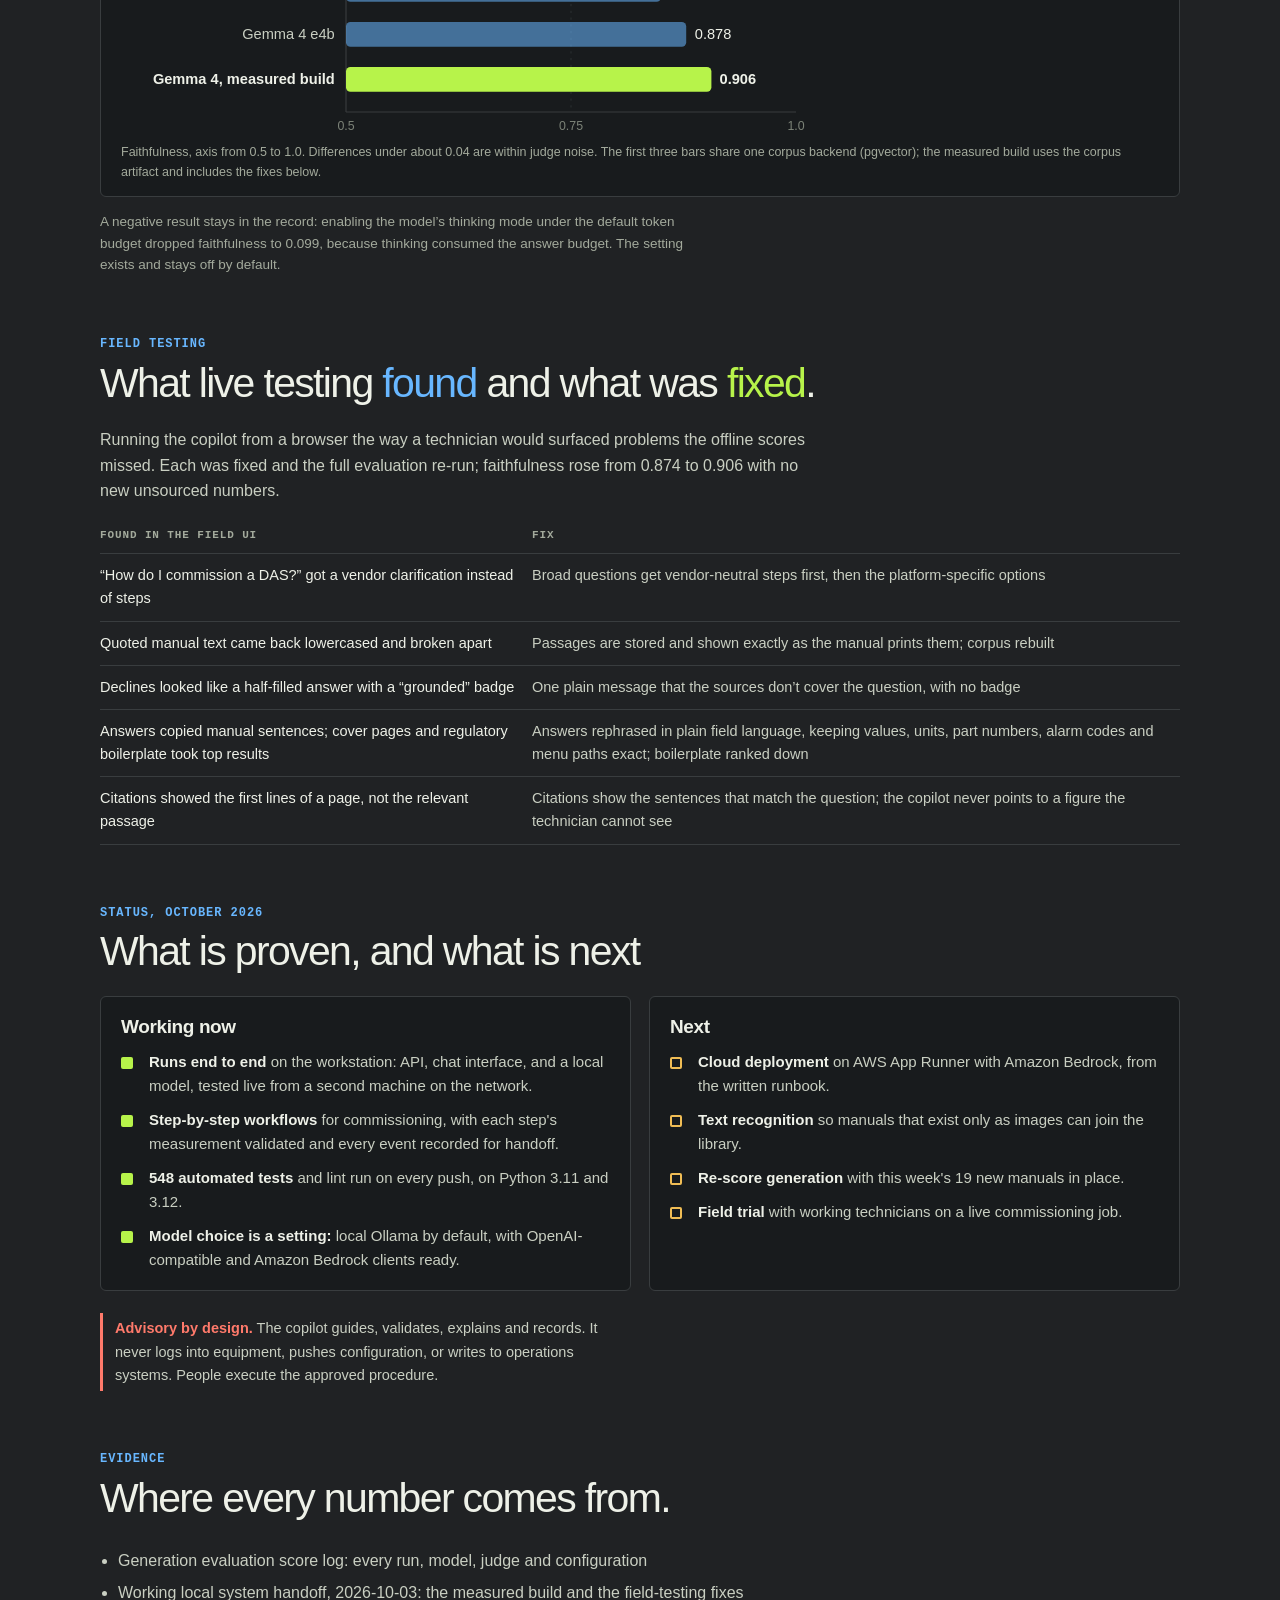
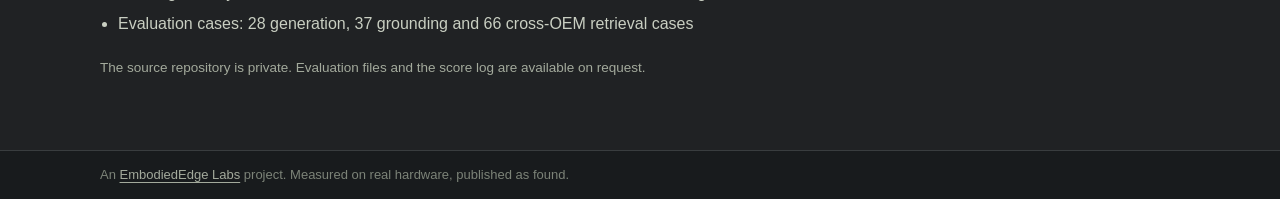
==== commit 143db8e0: "Copilot page: reword the text-recognition next step" ====
--- a/field-commissioning-copilot/index.html
+++ b/field-commissioning-copilot/index.html
@@ -544,7 +544,7 @@
       <h3>Next</h3>
       <ul>
         <li><span class="mk open"></span><span><b>Cloud deployment</b> on AWS App Runner with Amazon Bedrock, from the written runbook.</span></li>
-        <li><span class="mk open"></span><span><b>Text recognition</b> for one scanned user manual, the one manual held out.</span></li>
+        <li><span class="mk open"></span><span><b>Text recognition</b> so manuals that exist only as images can join the library.</span></li>
         <li><span class="mk open"></span><span><b>Re-score generation</b> with this week's 19 new manuals in place.</span></li>
         <li><span class="mk open"></span><span><b>Field trial</b> with working technicians on a live commissioning job.</span></li>
       </ul>
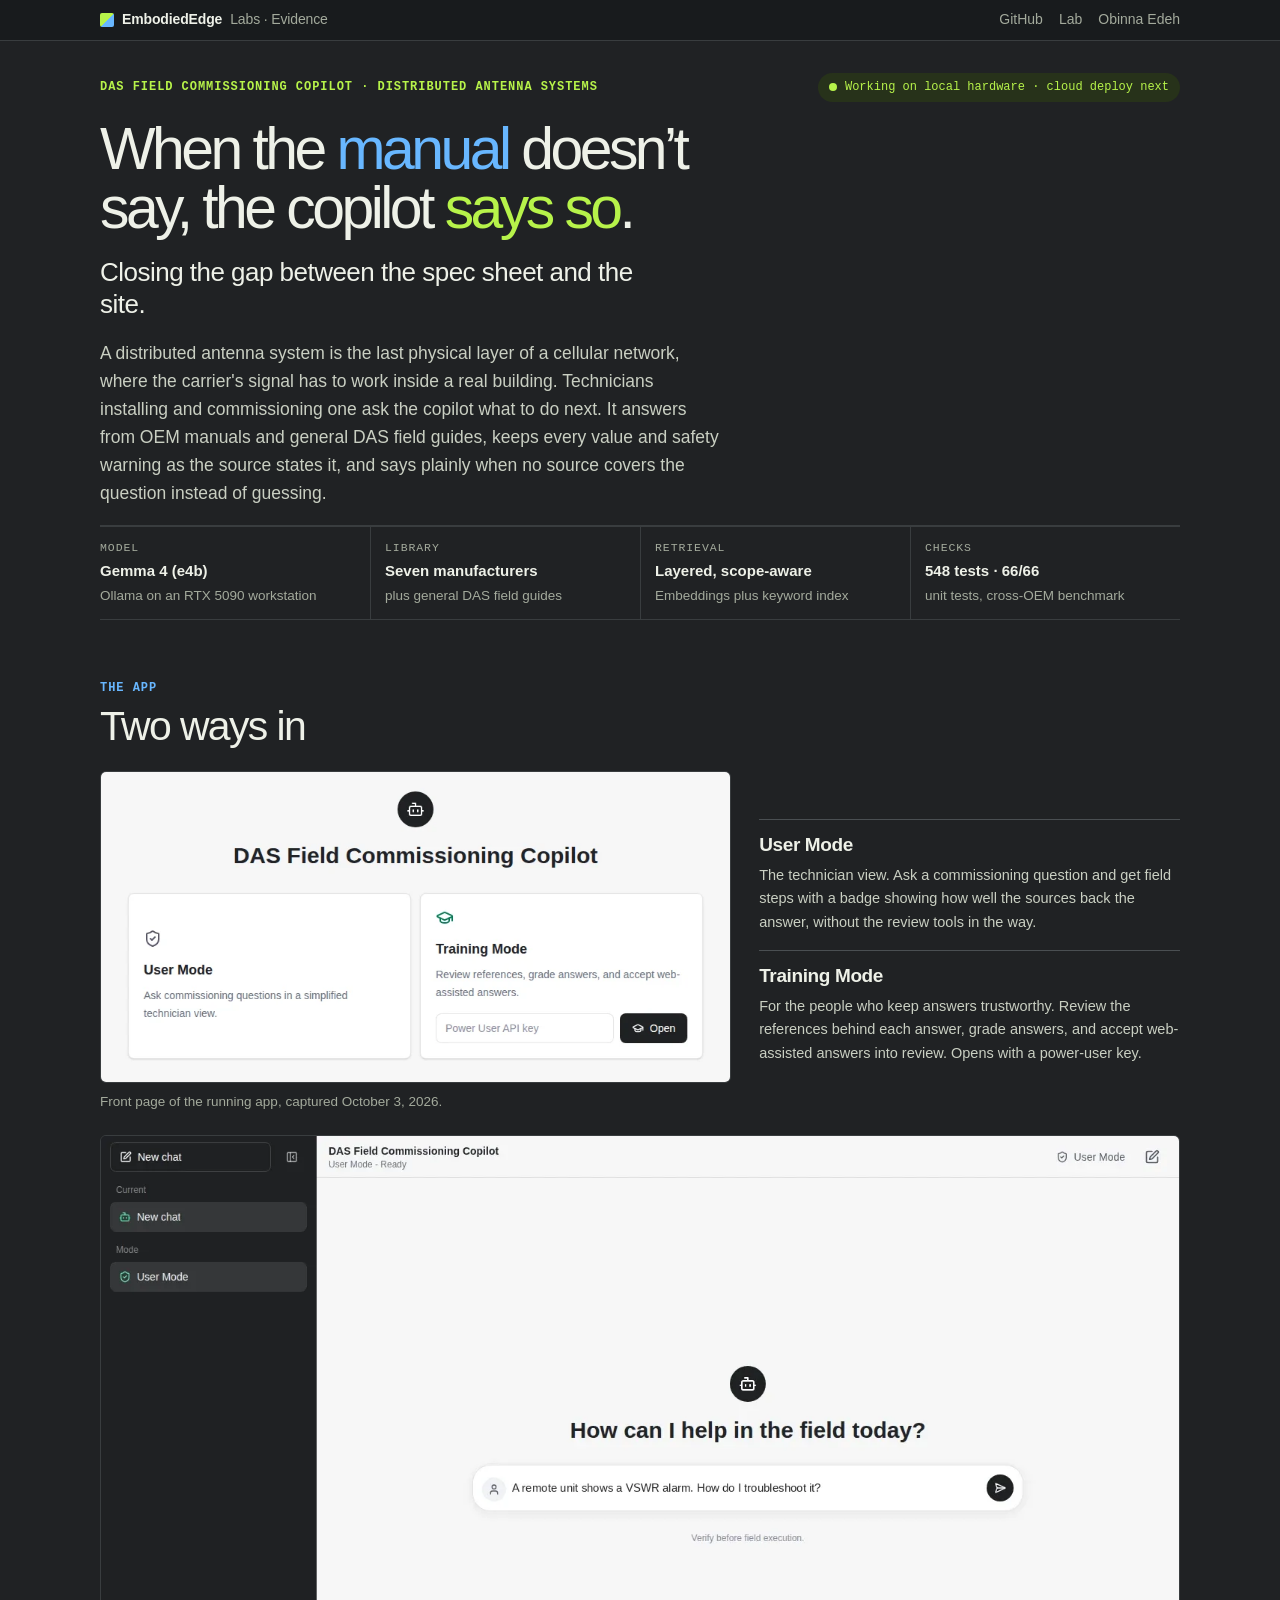
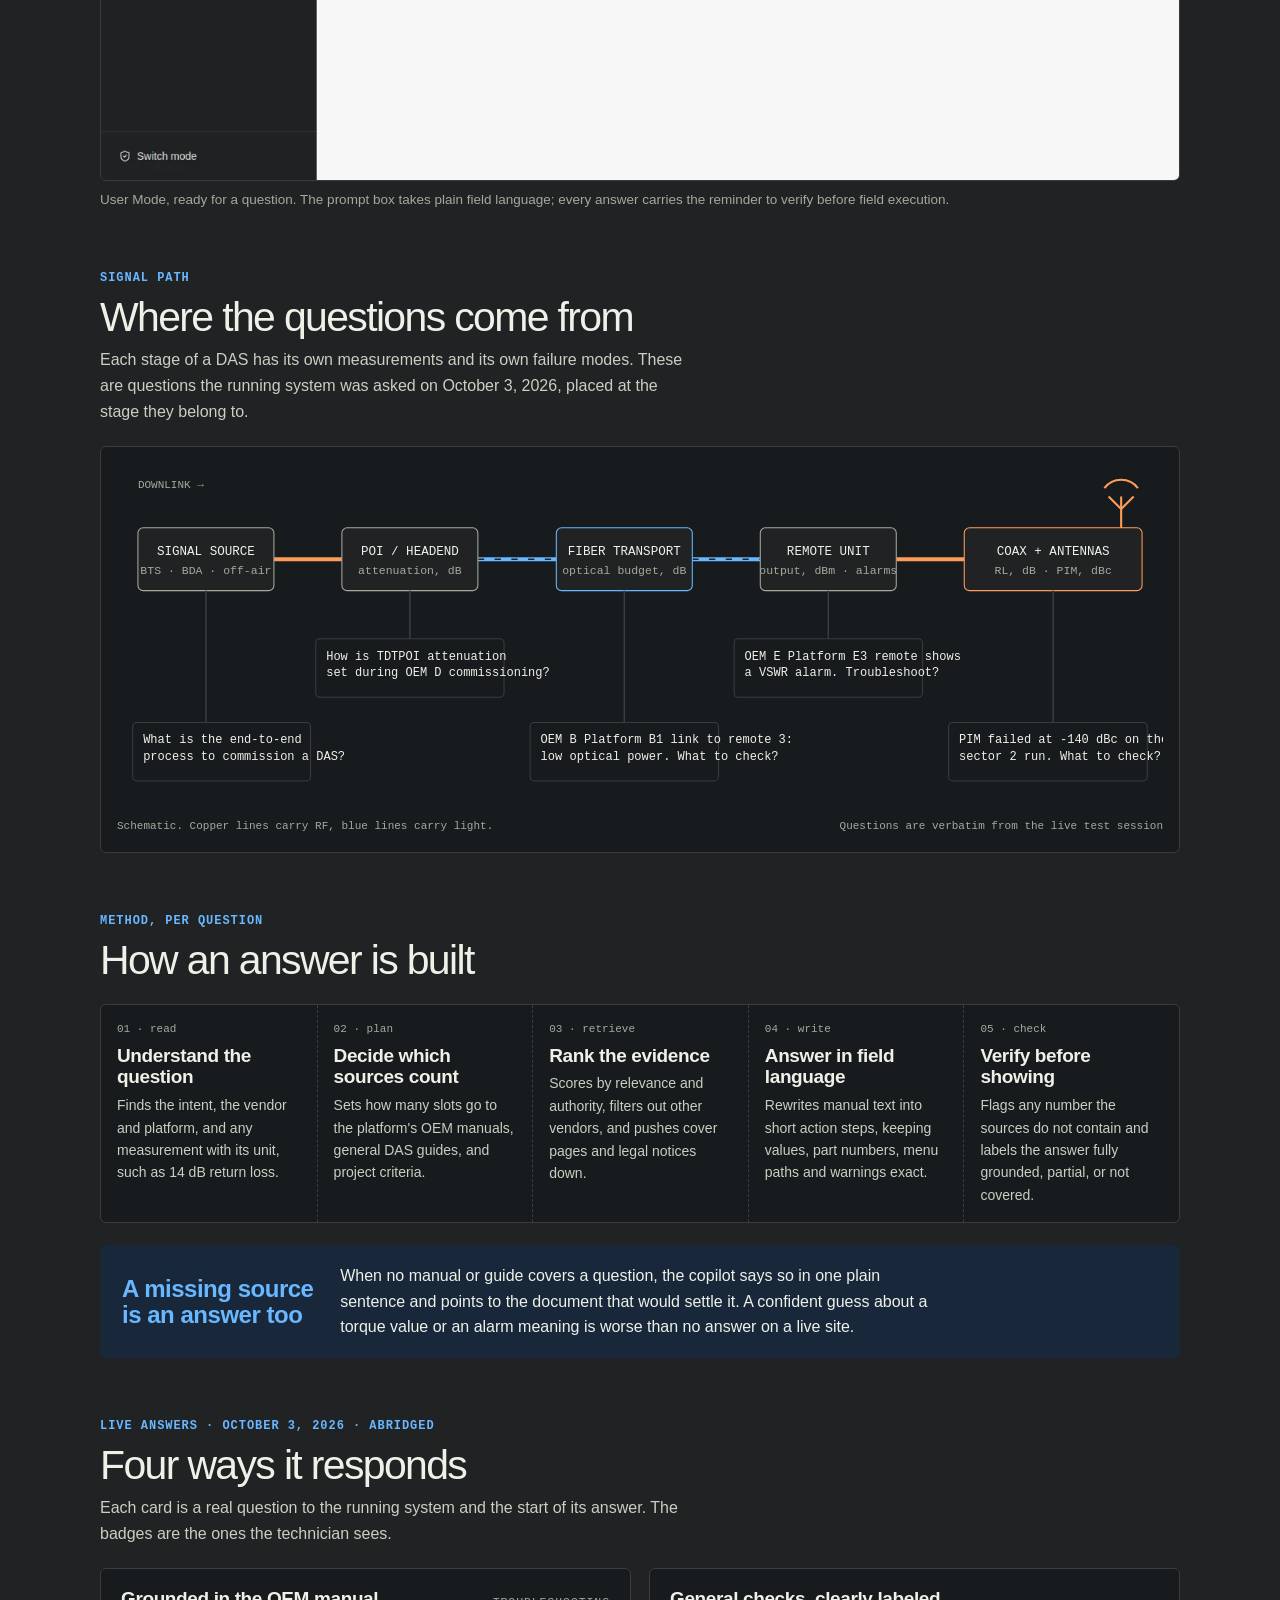
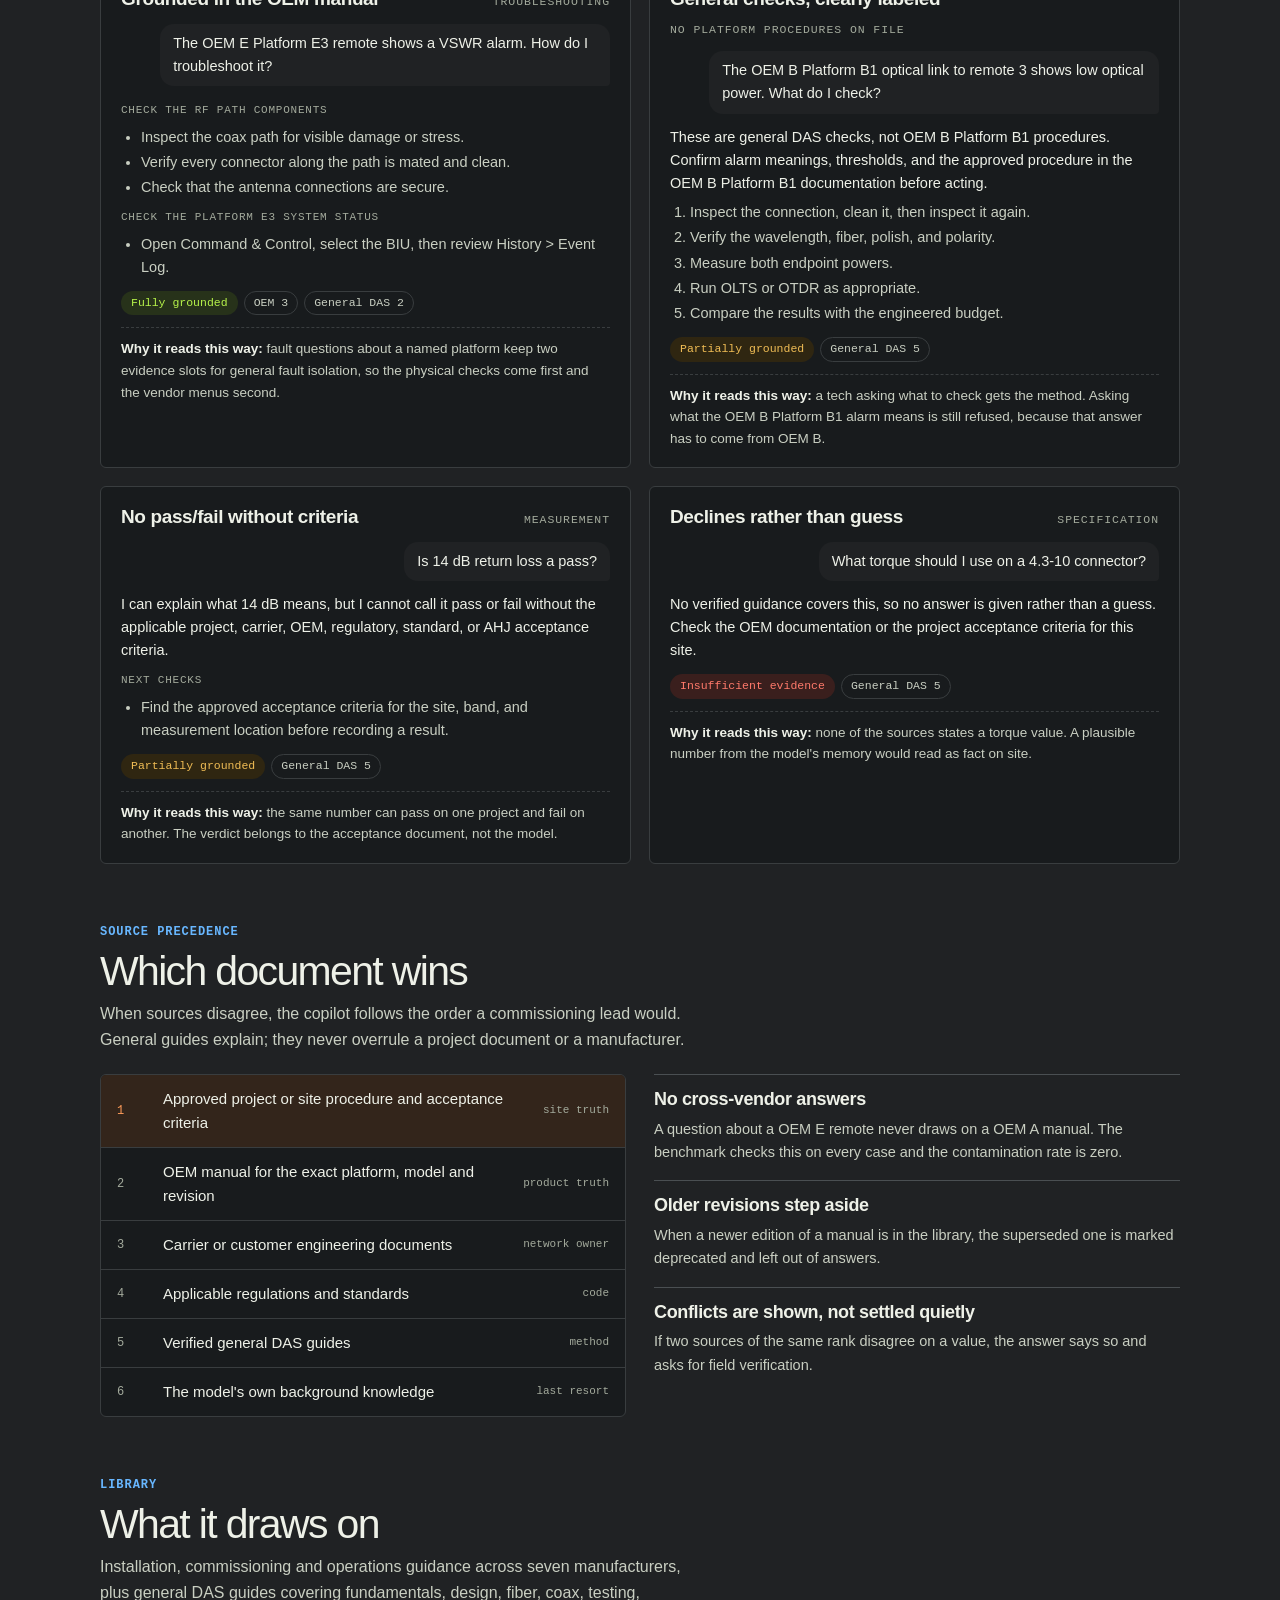
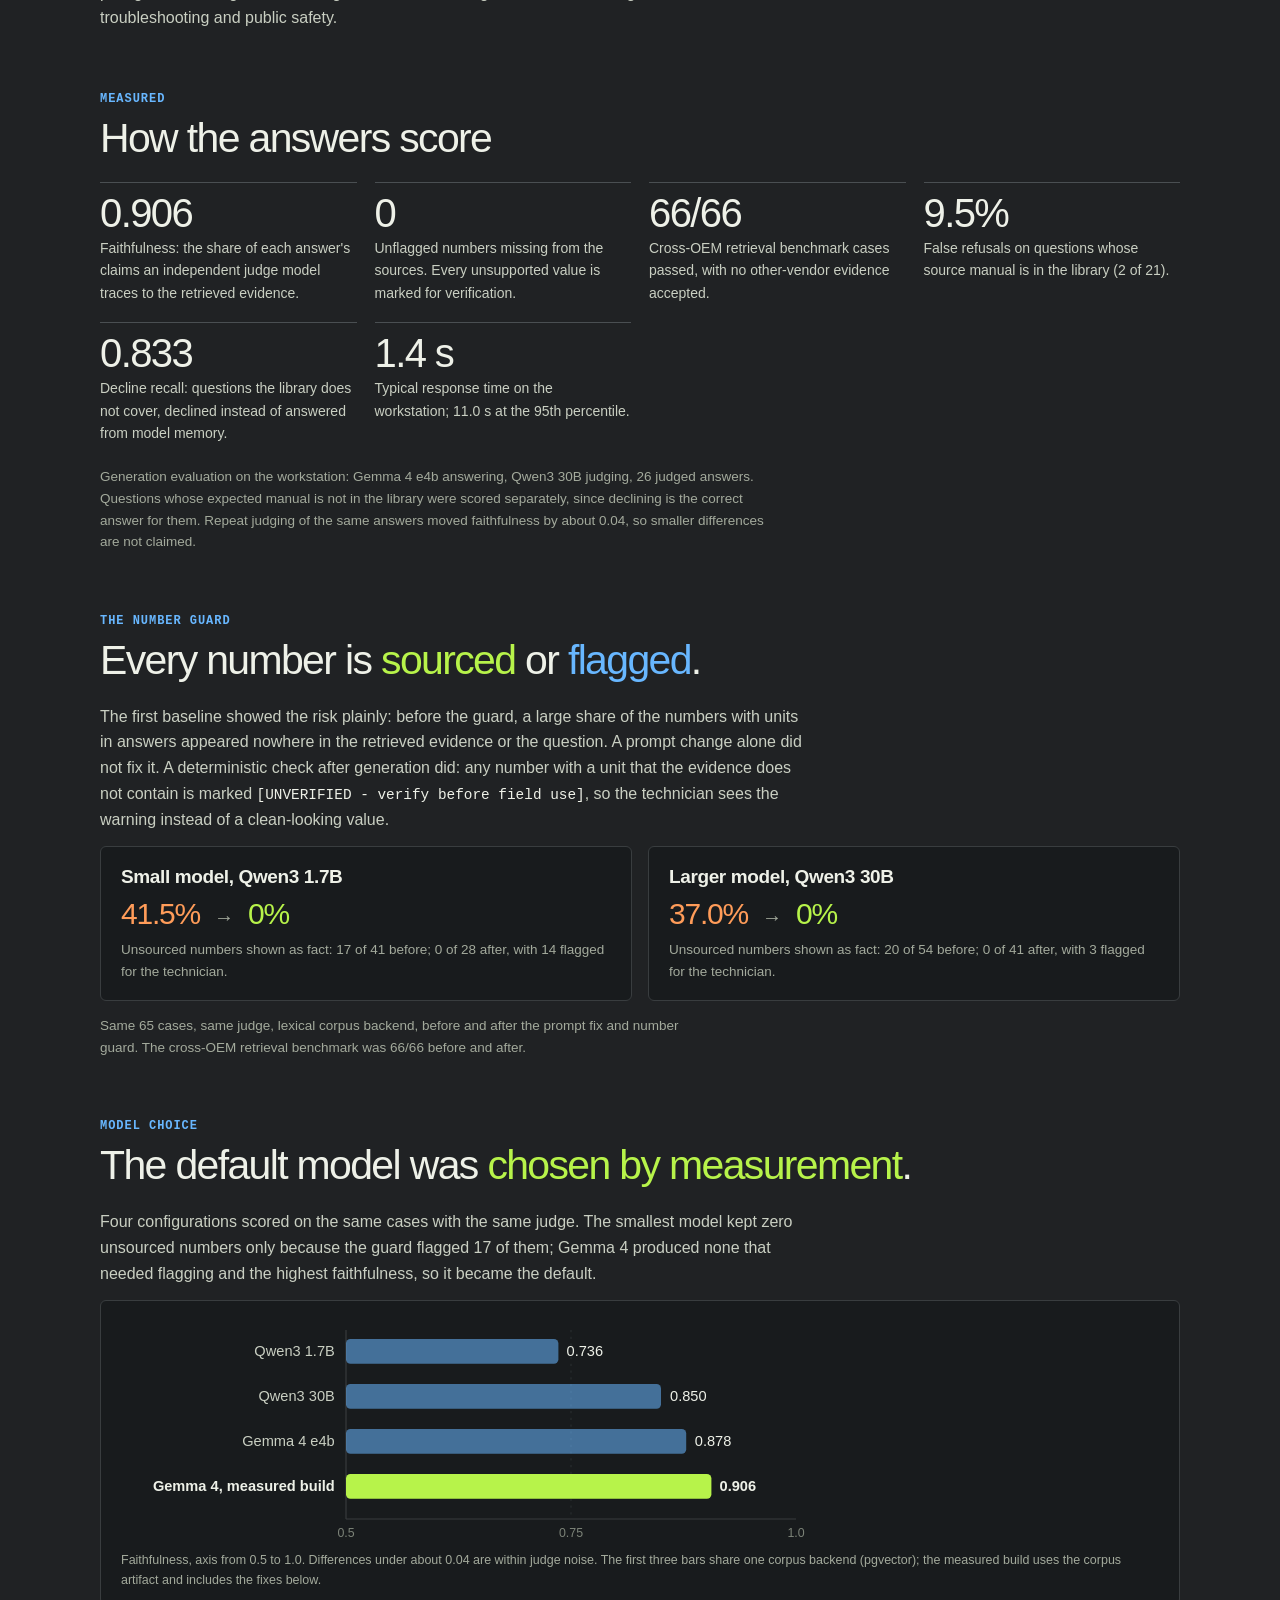
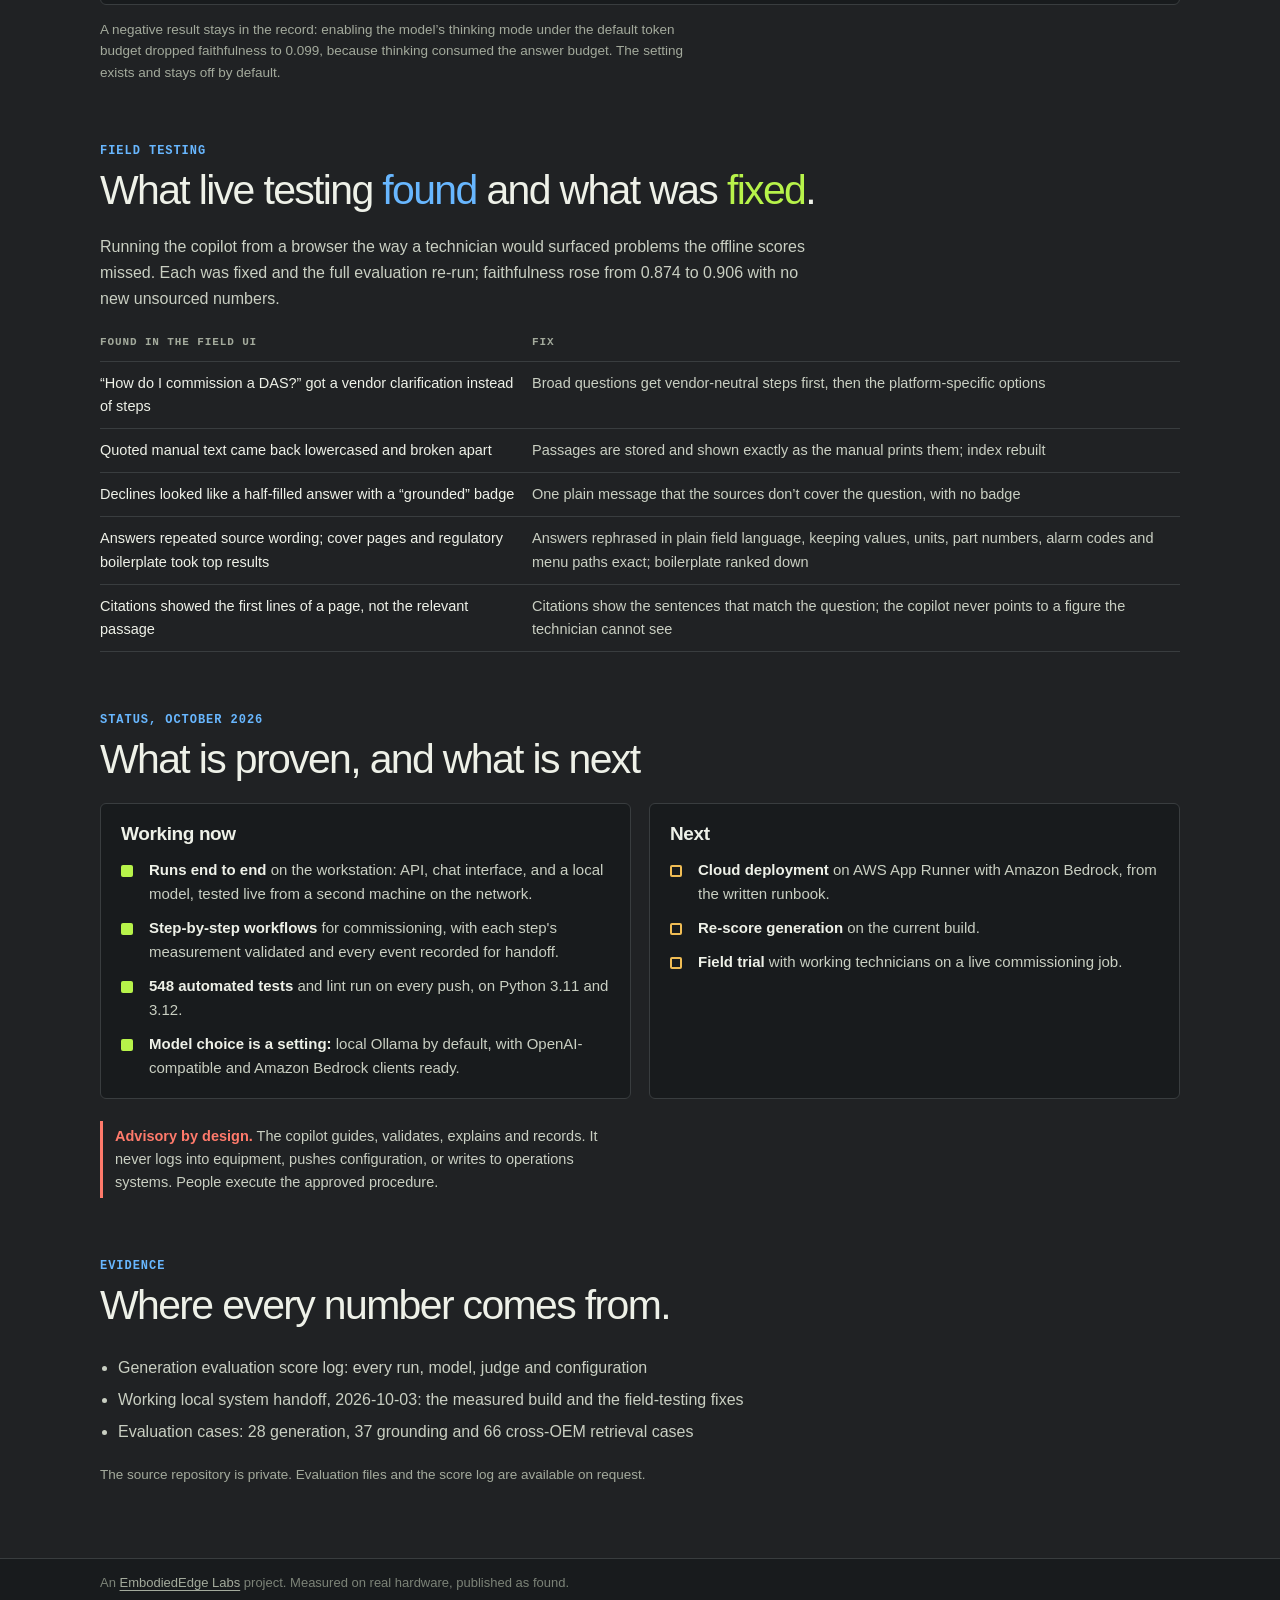
==== commit 39da90e6: "Copilot page: neutral wording on sources" ====
--- a/field-commissioning-copilot/index.html
+++ b/field-commissioning-copilot/index.html
@@ -219,7 +219,7 @@
   <p class="lede">A distributed antenna system is the last physical layer of a cellular network, where the carrier's signal has to work inside a real building. Technicians installing and commissioning one ask the copilot what to do next. It answers from OEM manuals and general DAS field guides, keeps every value and safety warning as the source states it, and says plainly when no source covers the question instead of guessing.</p>
   <div class="spec">
     <div><span class="label">Model</span><b>Gemma 4 (e4b)</b><span>Ollama on an RTX 5090 workstation</span></div>
-    <div><span class="label">Library</span><b>134 active sources</b><span>69 OEM documents, 7 manufacturers</span></div>
+    <div><span class="label">Library</span><b>Seven manufacturers</b><span>plus general DAS field guides</span></div>
     <div><span class="label">Retrieval</span><b>Layered, scope-aware</b><span>Embeddings plus keyword index</span></div>
     <div><span class="label">Checks</span><b>548 tests · 66/66</b><span>unit tests, cross-OEM benchmark</span></div>
   </div>
@@ -423,16 +423,7 @@
   <div class="head">
     <span class="label">Library</span>
     <h2 id="lib-h">What it draws on</h2>
-    <p>Installation guides, commissioning guides and user manuals from seven manufacturers, plus 61 general DAS guides covering fundamentals, design, fiber, coax, testing, troubleshooting and public safety. Manuals are processed once into a single searchable file, so a deployed copy never needs the original PDFs.</p>
-  </div>
-  <div class="lib">
-    <div><b>OEM A</b><em>16 docs</em><span>Platform A4, Platform A1/E/M, Platform A6, Platform A5</span></div>
-    <div><b>OEM B</b><em>15 docs</em><span>Platform B2, OEM B Platform B1</span></div>
-    <div><b>OEM C</b><em>10 docs</em><span>Platform C1, Platform C2, SDR, Platform C4</span></div>
-    <div><b>OEM E</b><em>8 docs</em><span>Platform E1, Platform E2 Platform E3</span></div>
-    <div><b>OEM D</b><em>7 docs</em><span>Platform D1, optical DAS</span></div>
-    <div><b>OEM F</b><em>7 docs</em><span>3000, Platform F1, Platform F2</span></div>
-    <div><b>OEM G</b><em>6 docs</em><span>Platform G1, Platform G2</span></div>
+    <p>Installation, commissioning and operations guidance across seven manufacturers, plus general DAS guides covering fundamentals, design, fiber, coax, testing, troubleshooting and public safety.</p>
   </div>
 </section>
 
@@ -449,7 +440,7 @@
     <div class="score"><b>0.833</b><p>Decline recall: questions the library does not cover, declined instead of answered from model memory.</p></div>
     <div class="score"><b>1.4 s</b><p>Typical response time on the workstation; 11.0 s at the 95th percentile.</p></div>
   </div>
-  <p class="note">Generation evaluation on the workstation: Gemma 4 e4b answering, Qwen3 30B judging, 26 judged answers. Questions whose expected manual is not in the library were scored separately, since declining is the correct answer for them. Scored before this week&rsquo;s 19 new manuals were added; a re-score is listed under Next. Repeat judging of the same answers moved faithfulness by about 0.04, so smaller differences are not claimed.</p>
+  <p class="note">Generation evaluation on the workstation: Gemma 4 e4b answering, Qwen3 30B judging, 26 judged answers. Questions whose expected manual is not in the library were scored separately, since declining is the correct answer for them. Repeat judging of the same answers moved faithfulness by about 0.04, so smaller differences are not claimed.</p>
 </section>
 
 <section aria-labelledby="s-guard">
@@ -517,9 +508,9 @@
         <thead><tr><th>Found in the field UI</th><th>Fix</th></tr></thead>
         <tbody>
           <tr><td>&ldquo;How do I commission a DAS?&rdquo; got a vendor clarification instead of steps</td><td>Broad questions get vendor-neutral steps first, then the platform-specific options</td></tr>
-          <tr><td>Quoted manual text came back lowercased and broken apart</td><td>Passages are stored and shown exactly as the manual prints them; corpus rebuilt</td></tr>
+          <tr><td>Quoted manual text came back lowercased and broken apart</td><td>Passages are stored and shown exactly as the manual prints them; index rebuilt</td></tr>
           <tr><td>Declines looked like a half-filled answer with a &ldquo;grounded&rdquo; badge</td><td>One plain message that the sources don&rsquo;t cover the question, with no badge</td></tr>
-          <tr><td>Answers copied manual sentences; cover pages and regulatory boilerplate took top results</td><td>Answers rephrased in plain field language, keeping values, units, part numbers, alarm codes and menu paths exact; boilerplate ranked down</td></tr>
+          <tr><td>Answers repeated source wording; cover pages and regulatory boilerplate took top results</td><td>Answers rephrased in plain field language, keeping values, units, part numbers, alarm codes and menu paths exact; boilerplate ranked down</td></tr>
           <tr><td>Citations showed the first lines of a page, not the relevant passage</td><td>Citations show the sentences that match the question; the copilot never points to a figure the technician cannot see</td></tr>
         </tbody>
       </table></div>
@@ -544,8 +535,7 @@
       <h3>Next</h3>
       <ul>
         <li><span class="mk open"></span><span><b>Cloud deployment</b> on AWS App Runner with Amazon Bedrock, from the written runbook.</span></li>
-        <li><span class="mk open"></span><span><b>Text recognition</b> so manuals that exist only as images can join the library.</span></li>
-        <li><span class="mk open"></span><span><b>Re-score generation</b> with this week's 19 new manuals in place.</span></li>
+        <li><span class="mk open"></span><span><b>Re-score generation</b> on the current build.</span></li>
         <li><span class="mk open"></span><span><b>Field trial</b> with working technicians on a live commissioning job.</span></li>
       </ul>
     </div>
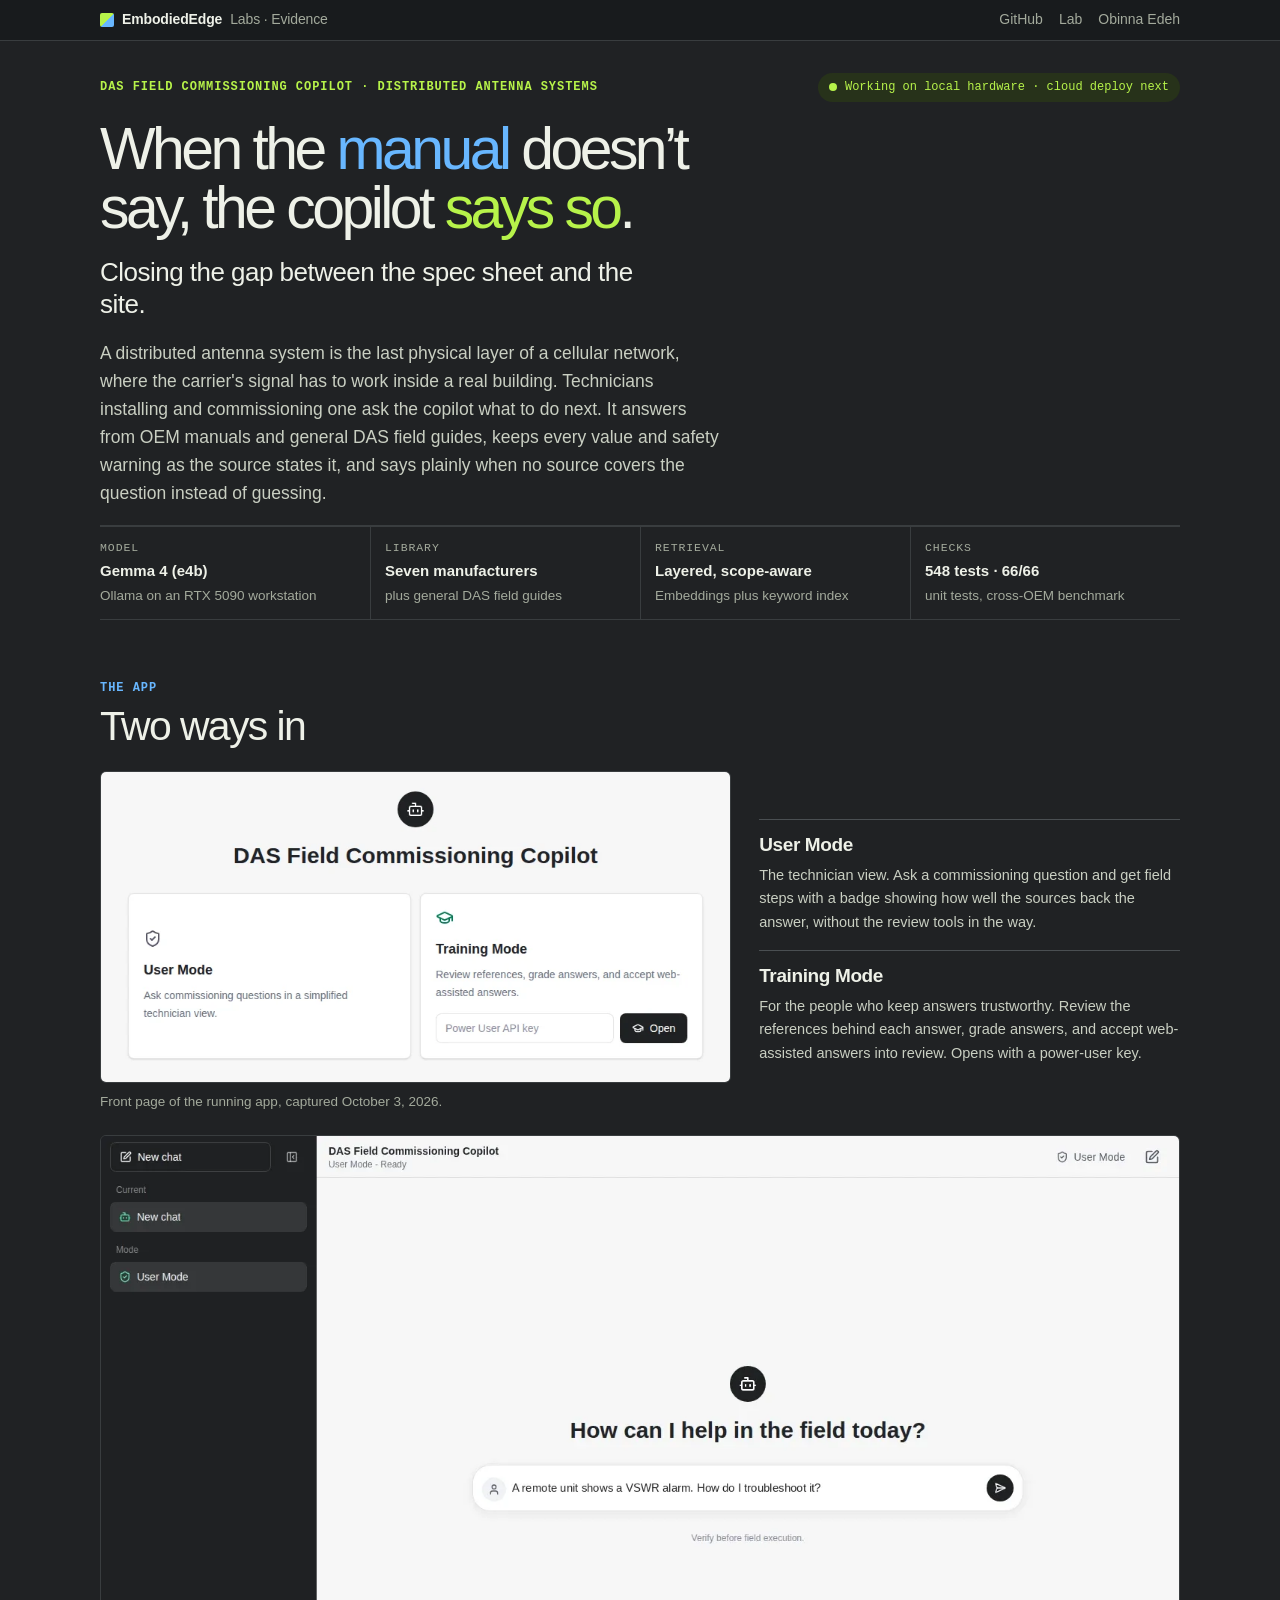
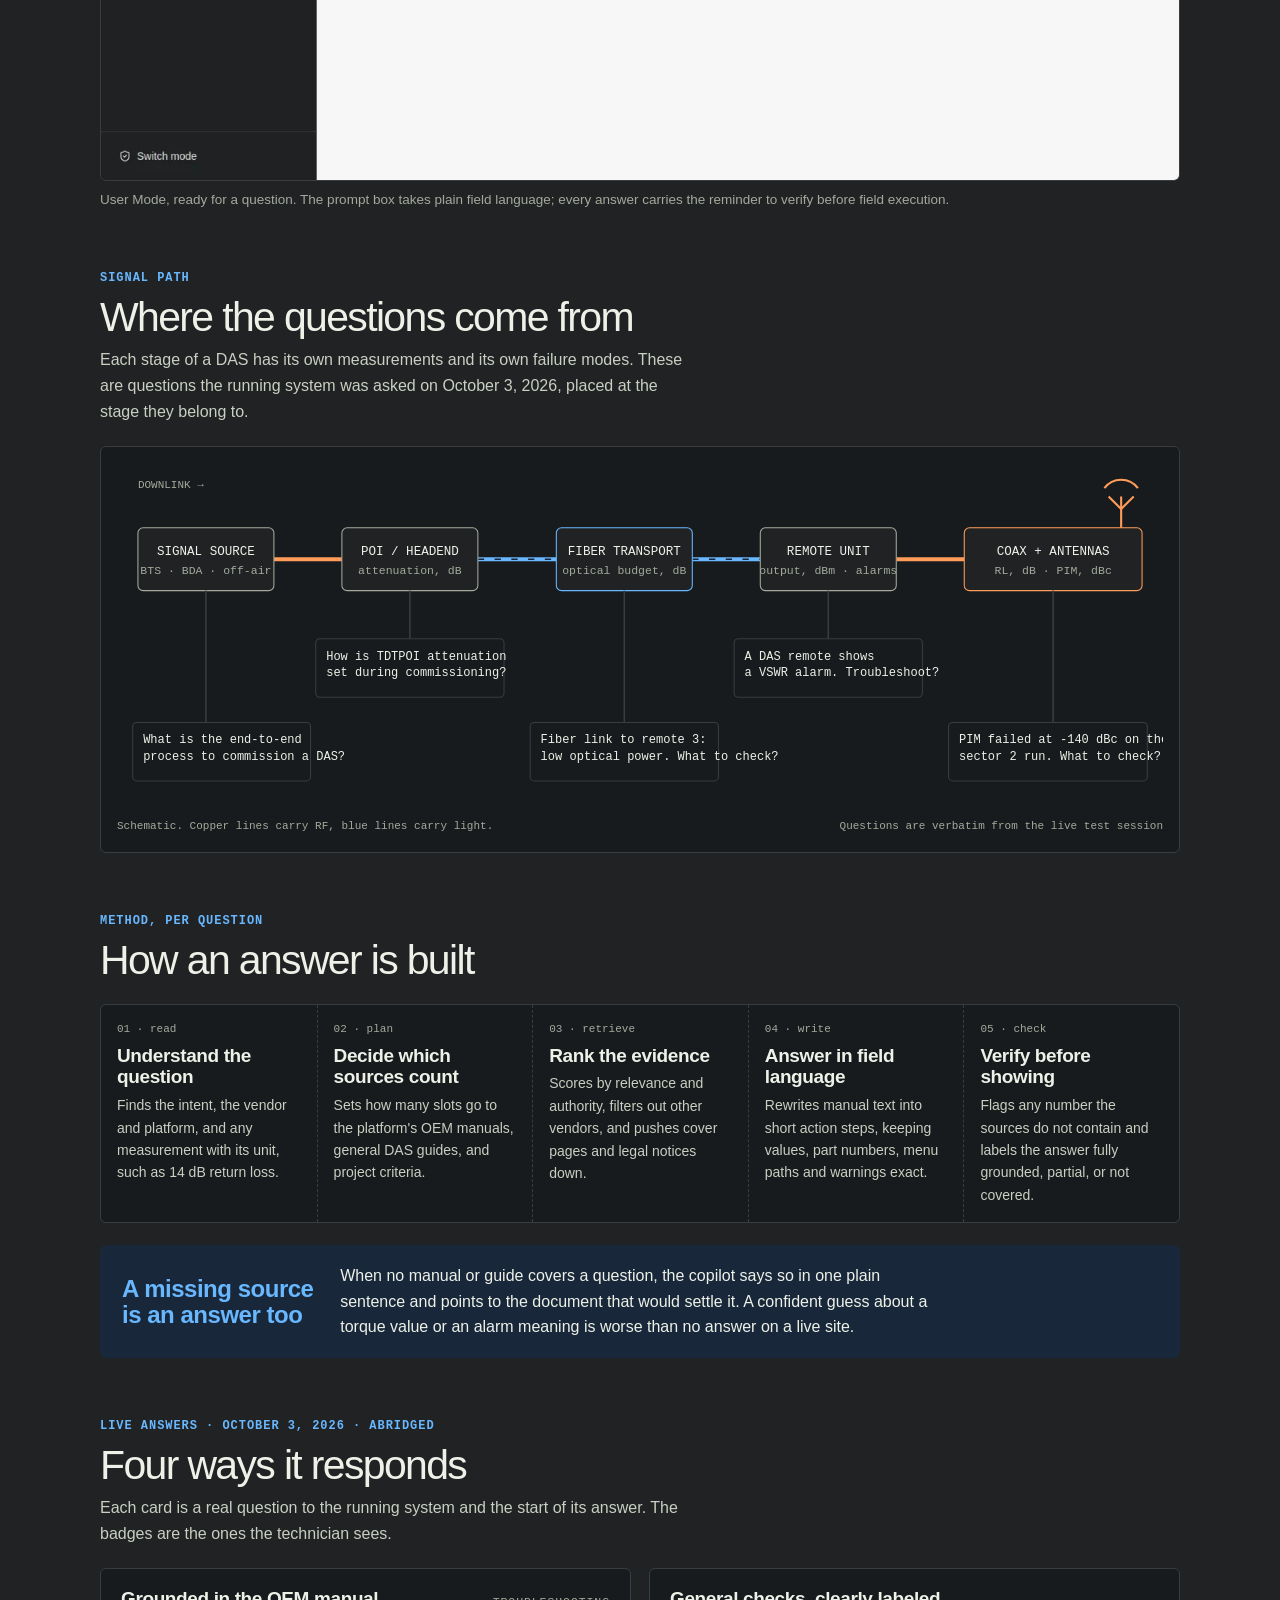
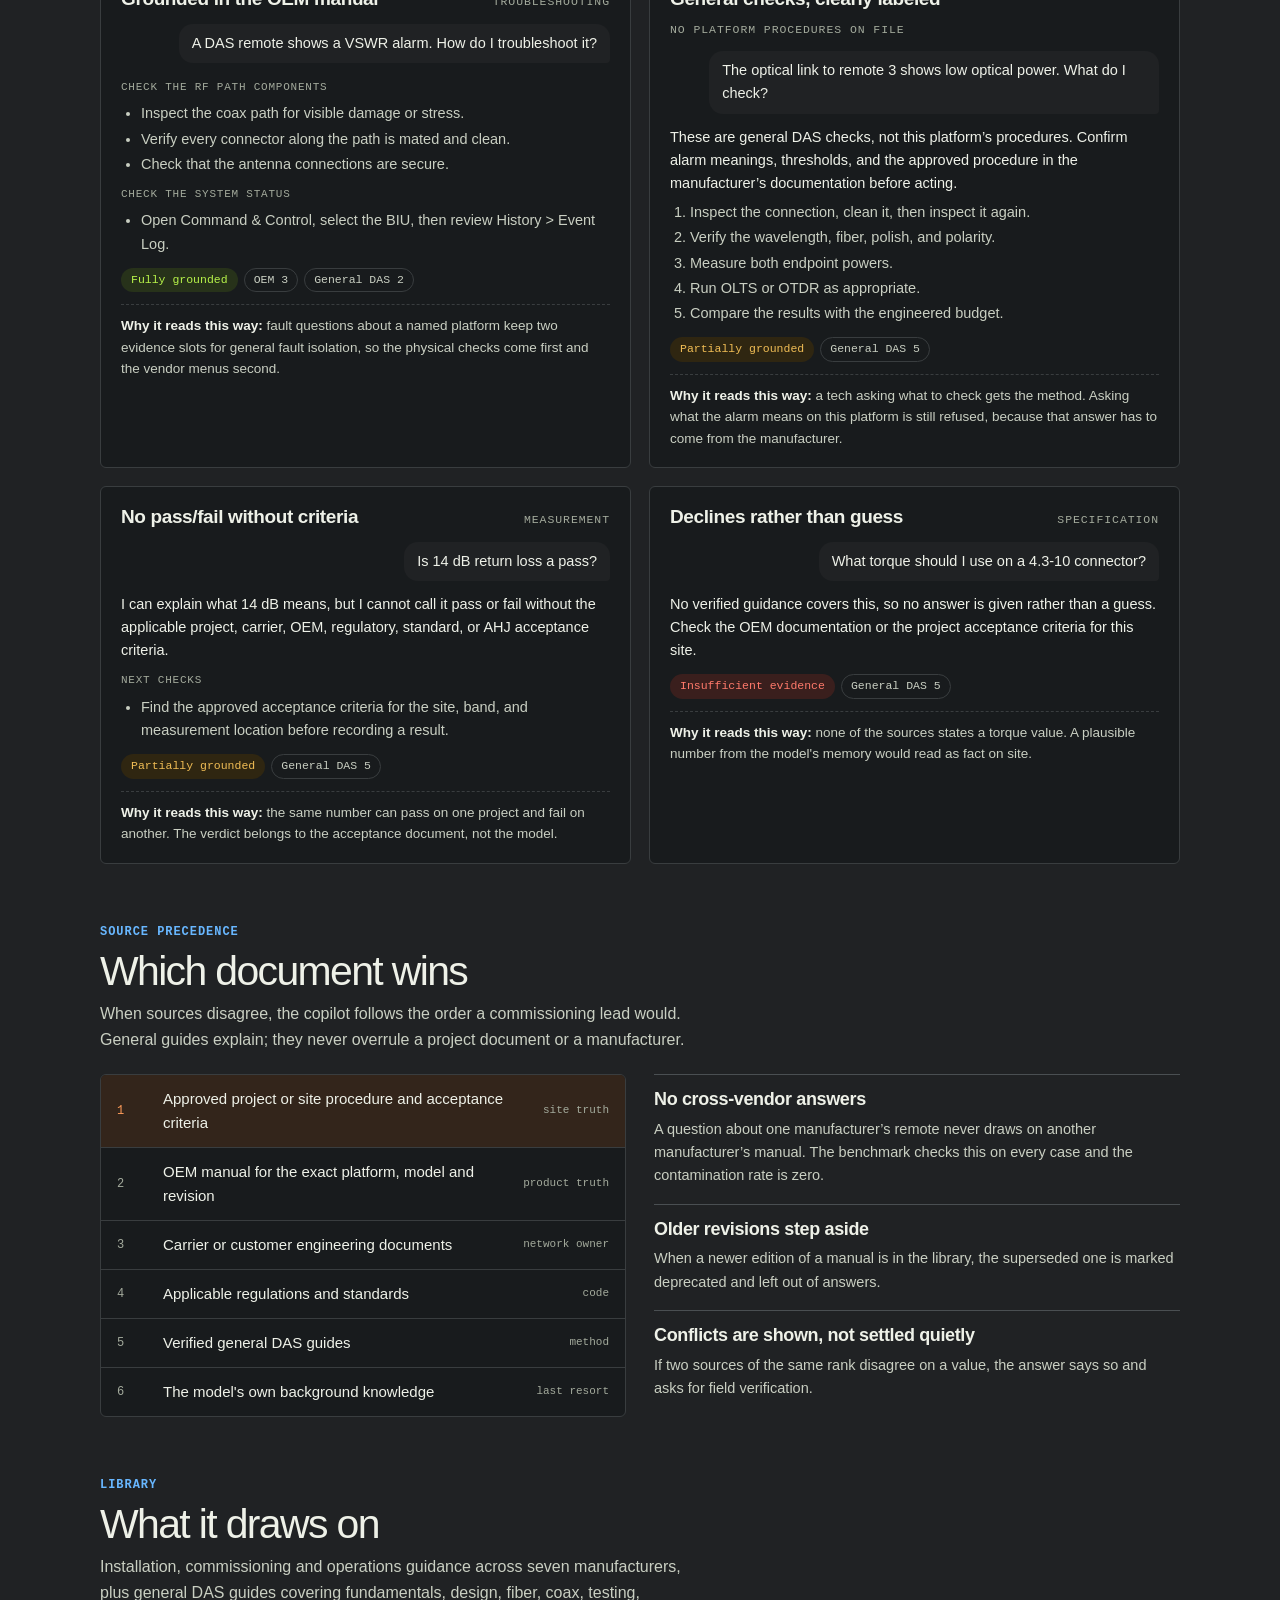
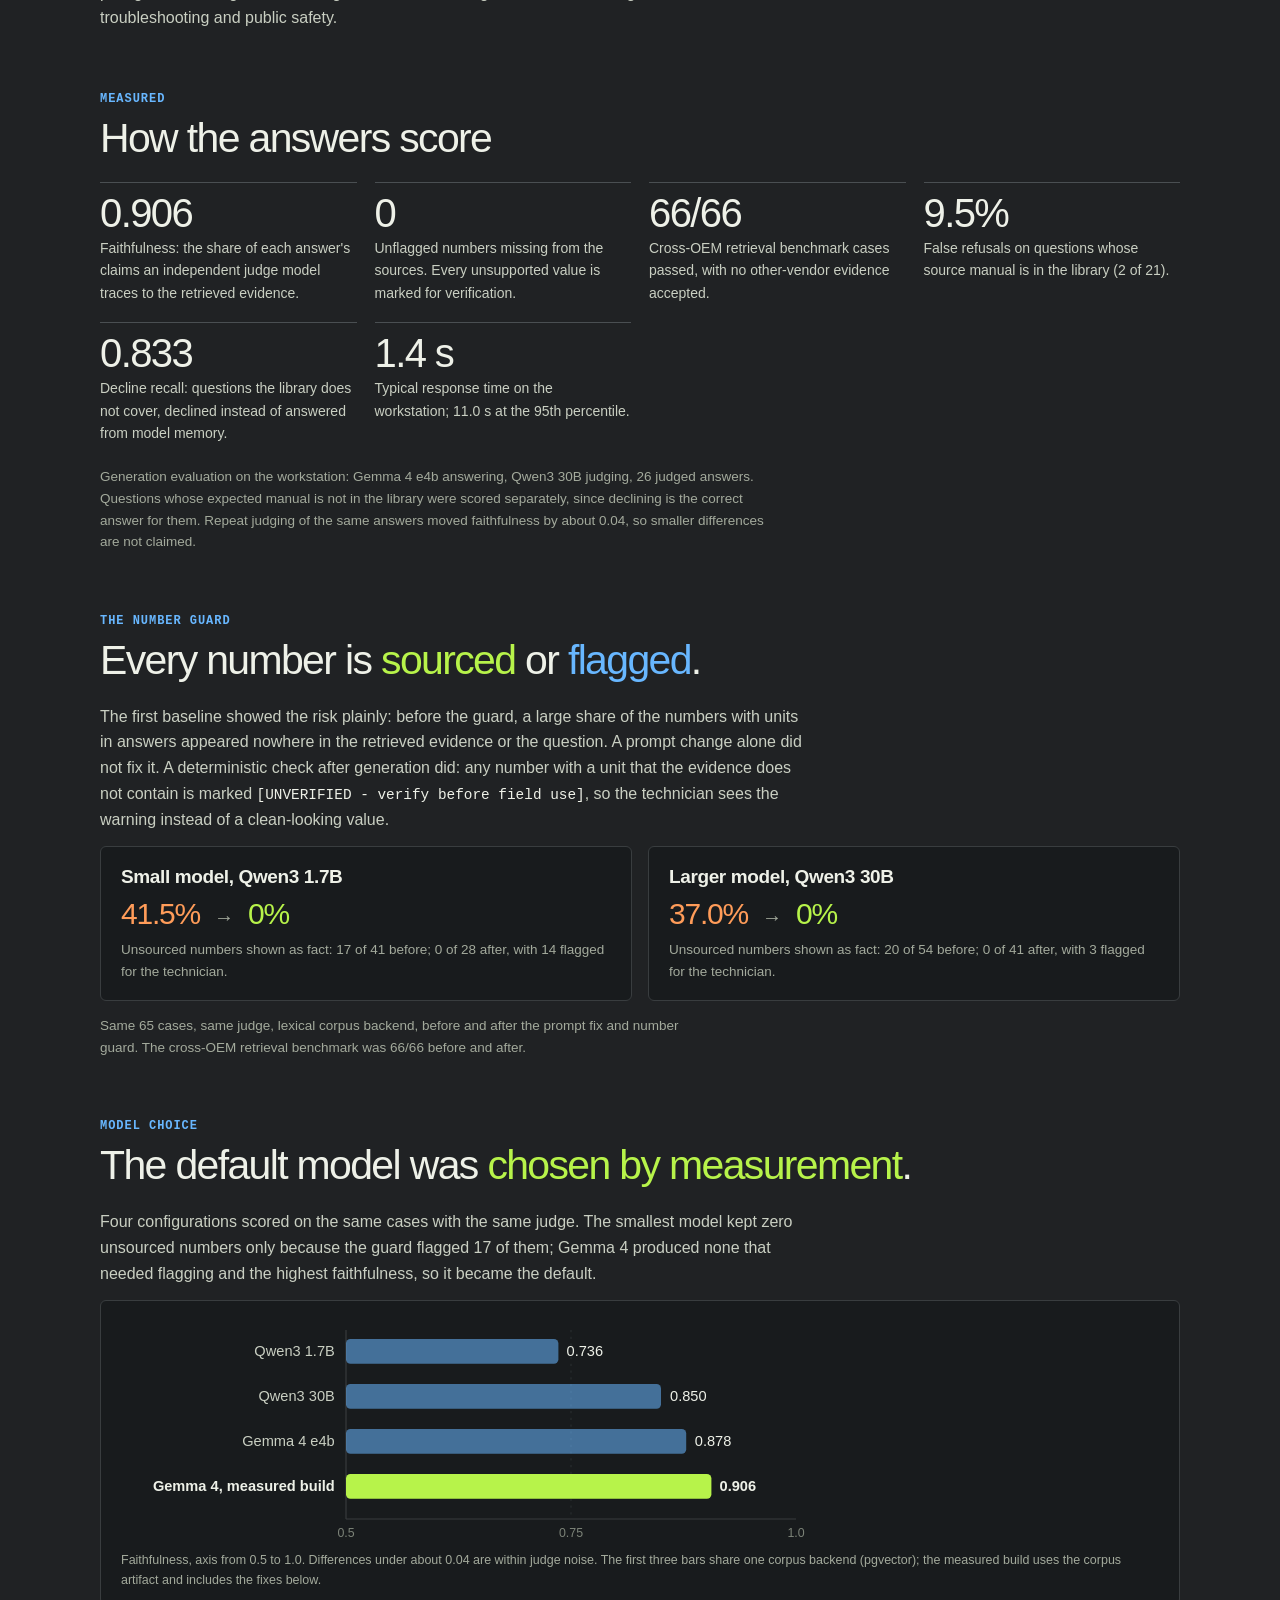
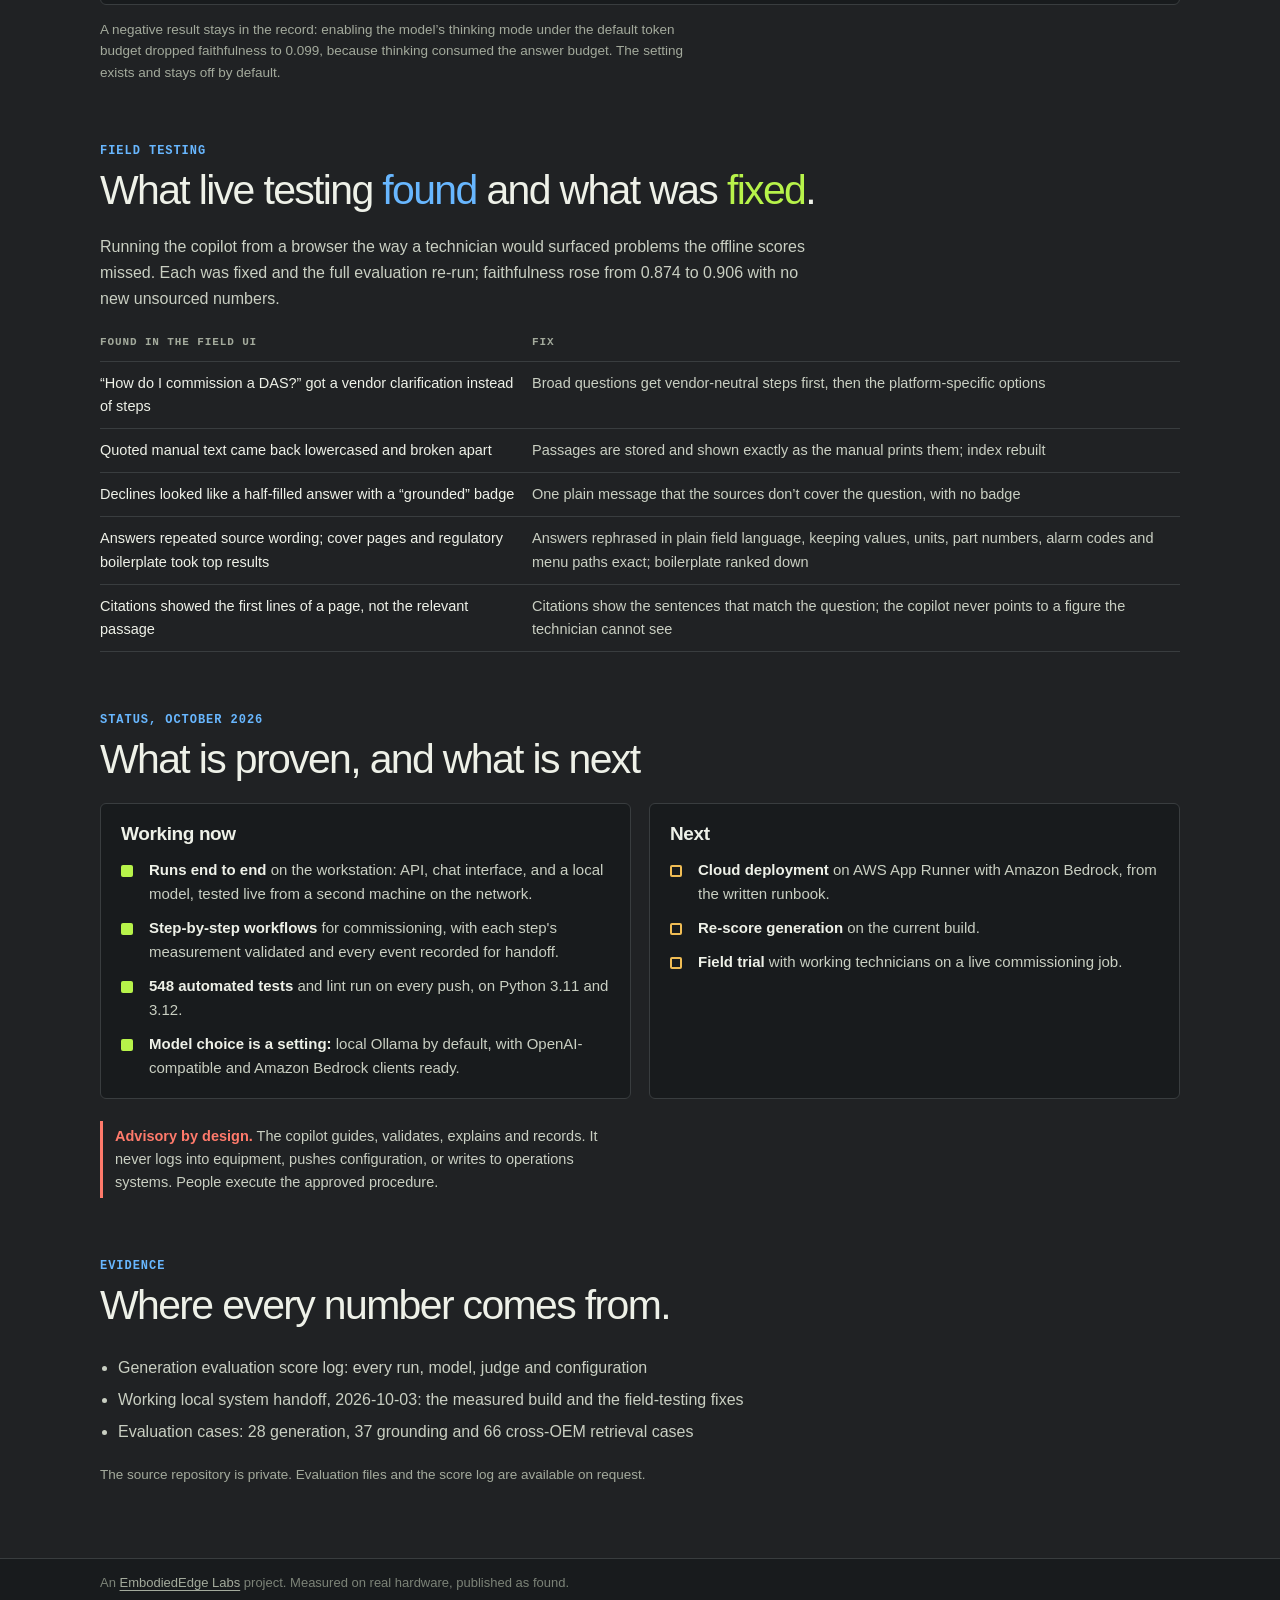
==== commit 245f19cf: "Copilot page: plain wording in example answers" ====
--- a/field-commissioning-copilot/index.html
+++ b/field-commissioning-copilot/index.html
@@ -241,7 +241,7 @@
     </div>
   </div>
   <figure class="shot">
-    <img src="[data-uri]" width="1440" height="860" alt="User Mode chat screen with the question about a OEM E Platform E3 VSWR alarm typed into the prompt box.">
+    <img src="[data-uri]" width="1440" height="860" alt="User Mode chat screen with a question about a VSWR alarm on a DAS remote typed into the prompt box.">
     <figcaption>User Mode, ready for a question. The prompt box takes plain field language; every answer carries the reminder to verify before field execution.</figcaption>
   </figure>
 </section>
@@ -292,16 +292,16 @@
         <line x1="280" y1="122" x2="280" y2="168" stroke="var(--rule)" stroke-width="1.5"/>
         <rect x="190" y="168" width="180" height="56" rx="4" fill="var(--sheet)" stroke="var(--rule)"/>
         <text x="200" y="188" fill="var(--ink)">How is TDTPOI attenuation</text>
-        <text x="200" y="204" fill="var(--ink)">set during OEM D commissioning?</text>
+        <text x="200" y="204" fill="var(--ink)">set during commissioning?</text>
 
         <line x1="485" y1="122" x2="485" y2="248" stroke="var(--rule)" stroke-width="1.5"/>
         <rect x="395" y="248" width="180" height="56" rx="4" fill="var(--sheet)" stroke="var(--rule)"/>
-        <text x="405" y="268" fill="var(--ink)">OEM B Platform B1 link to remote 3:</text>
+        <text x="405" y="268" fill="var(--ink)">Fiber link to remote 3:</text>
         <text x="405" y="284" fill="var(--ink)">low optical power. What to check?</text>
 
         <line x1="680" y1="122" x2="680" y2="168" stroke="var(--rule)" stroke-width="1.5"/>
         <rect x="590" y="168" width="180" height="56" rx="4" fill="var(--sheet)" stroke="var(--rule)"/>
-        <text x="600" y="188" fill="var(--ink)">OEM E Platform E3 remote shows</text>
+        <text x="600" y="188" fill="var(--ink)">A DAS remote shows</text>
         <text x="600" y="204" fill="var(--ink)">a VSWR alarm. Troubleshoot?</text>
 
         <line x1="895" y1="122" x2="895" y2="248" stroke="var(--rule)" stroke-width="1.5"/>
@@ -349,11 +349,11 @@
 
     <article class="ans">
       <div class="kind"><h3>Grounded in the OEM manual</h3><span class="label">troubleshooting</span></div>
-      <div class="q">The OEM E Platform E3 remote shows a VSWR alarm. How do I troubleshoot it?</div>
+      <div class="q">A DAS remote shows a VSWR alarm. How do I troubleshoot it?</div>
       <div class="a">
         <span class="h">Check the RF path components</span>
         <ul><li>Inspect the coax path for visible damage or stress.</li><li>Verify every connector along the path is mated and clean.</li><li>Check that the antenna connections are secure.</li></ul>
-        <span class="h">Check the Platform E3 system status</span>
+        <span class="h">Check the system status</span>
         <ul><li>Open Command &amp; Control, select the BIU, then review History &gt; Event Log.</li></ul>
       </div>
       <div class="chips"><span class="chip ok">Fully grounded</span><span class="chip">OEM 3</span><span class="chip">General DAS 2</span></div>
@@ -362,13 +362,13 @@
 
     <article class="ans">
       <div class="kind"><h3>General checks, clearly labeled</h3><span class="label">no platform procedures on file</span></div>
-      <div class="q">The OEM B Platform B1 optical link to remote 3 shows low optical power. What do I check?</div>
+      <div class="q">The optical link to remote 3 shows low optical power. What do I check?</div>
       <div class="a">
-        <span class="first">These are general DAS checks, not OEM B Platform B1 procedures. Confirm alarm meanings, thresholds, and the approved procedure in the OEM B Platform B1 documentation before acting.</span>
+        <span class="first">These are general DAS checks, not this platform’s procedures. Confirm alarm meanings, thresholds, and the approved procedure in the manufacturer’s documentation before acting.</span>
         <ol><li>Inspect the connection, clean it, then inspect it again.</li><li>Verify the wavelength, fiber, polish, and polarity.</li><li>Measure both endpoint powers.</li><li>Run OLTS or OTDR as appropriate.</li><li>Compare the results with the engineered budget.</li></ol>
       </div>
       <div class="chips"><span class="chip warn">Partially grounded</span><span class="chip">General DAS 5</span></div>
-      <p class="why"><b>Why it reads this way:</b> a tech asking what to check gets the method. Asking what the OEM B Platform B1 alarm means is still refused, because that answer has to come from OEM B.</p>
+      <p class="why"><b>Why it reads this way:</b> a tech asking what to check gets the method. Asking what the alarm means on this platform is still refused, because that answer has to come from the manufacturer.</p>
     </article>
 
     <article class="ans">
@@ -412,7 +412,7 @@
       <li><span class="r">6</span><span>The model's own background knowledge</span><span class="t">last resort</span></li>
     </ol>
     <div class="rules">
-      <div><b>No cross-vendor answers</b><p>A question about a OEM E remote never draws on a OEM A manual. The benchmark checks this on every case and the contamination rate is zero.</p></div>
+      <div><b>No cross-vendor answers</b><p>A question about one manufacturer’s remote never draws on another manufacturer’s manual. The benchmark checks this on every case and the contamination rate is zero.</p></div>
       <div><b>Older revisions step aside</b><p>When a newer edition of a manual is in the library, the superseded one is marked deprecated and left out of answers.</p></div>
       <div><b>Conflicts are shown, not settled quietly</b><p>If two sources of the same rank disagree on a value, the answer says so and asks for field verification.</p></div>
     </div>
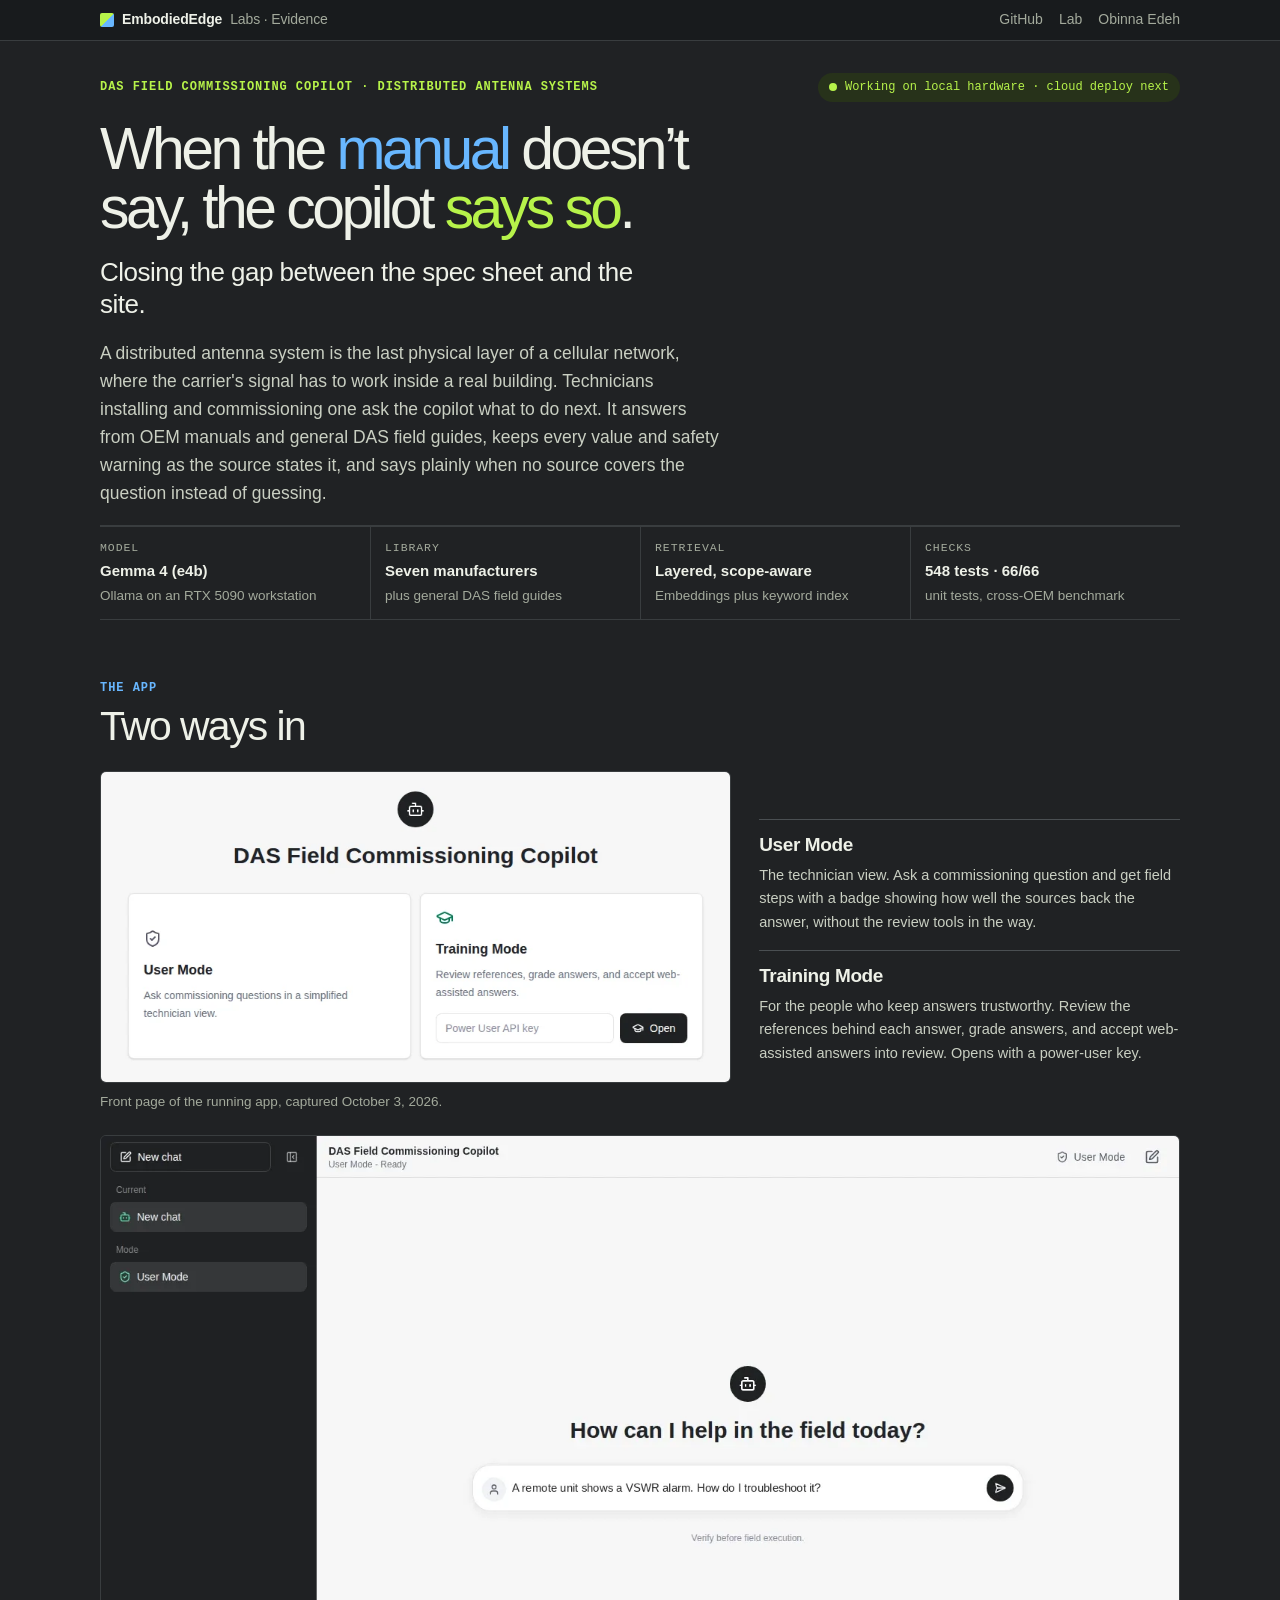
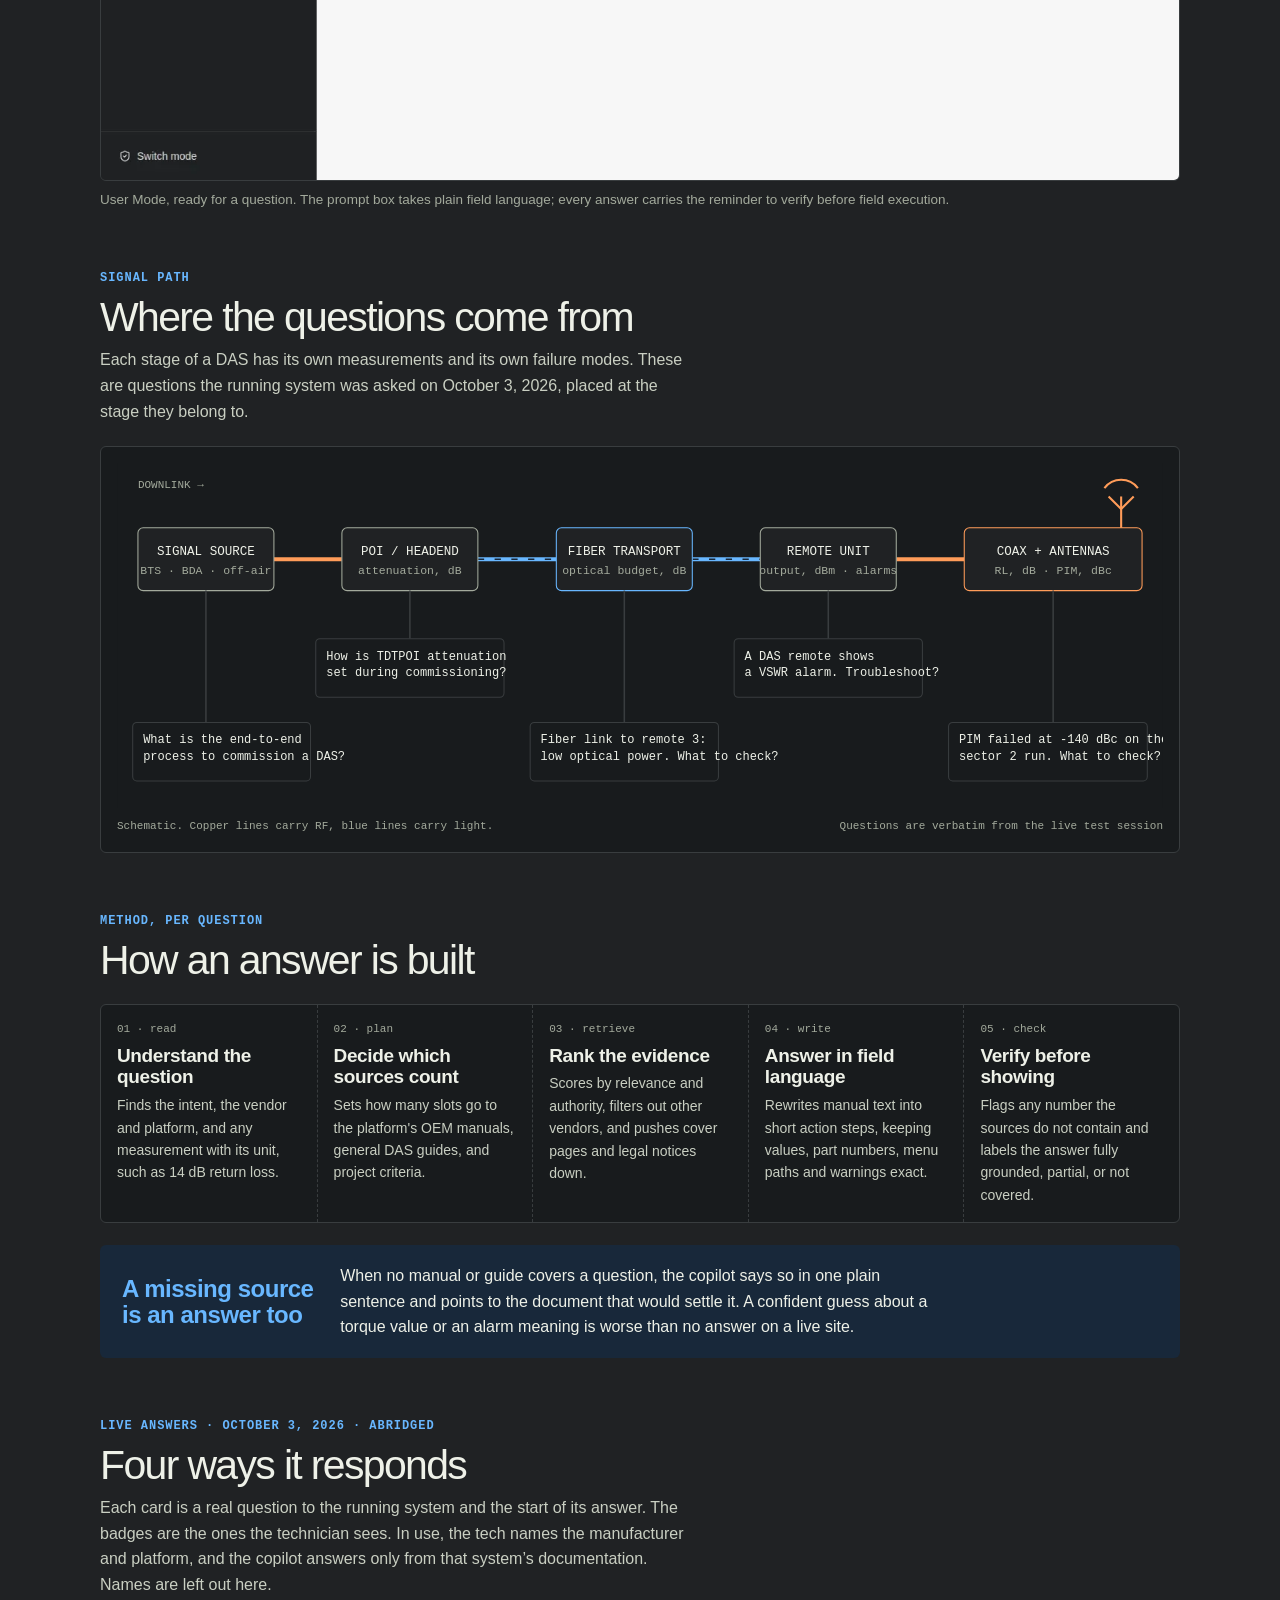
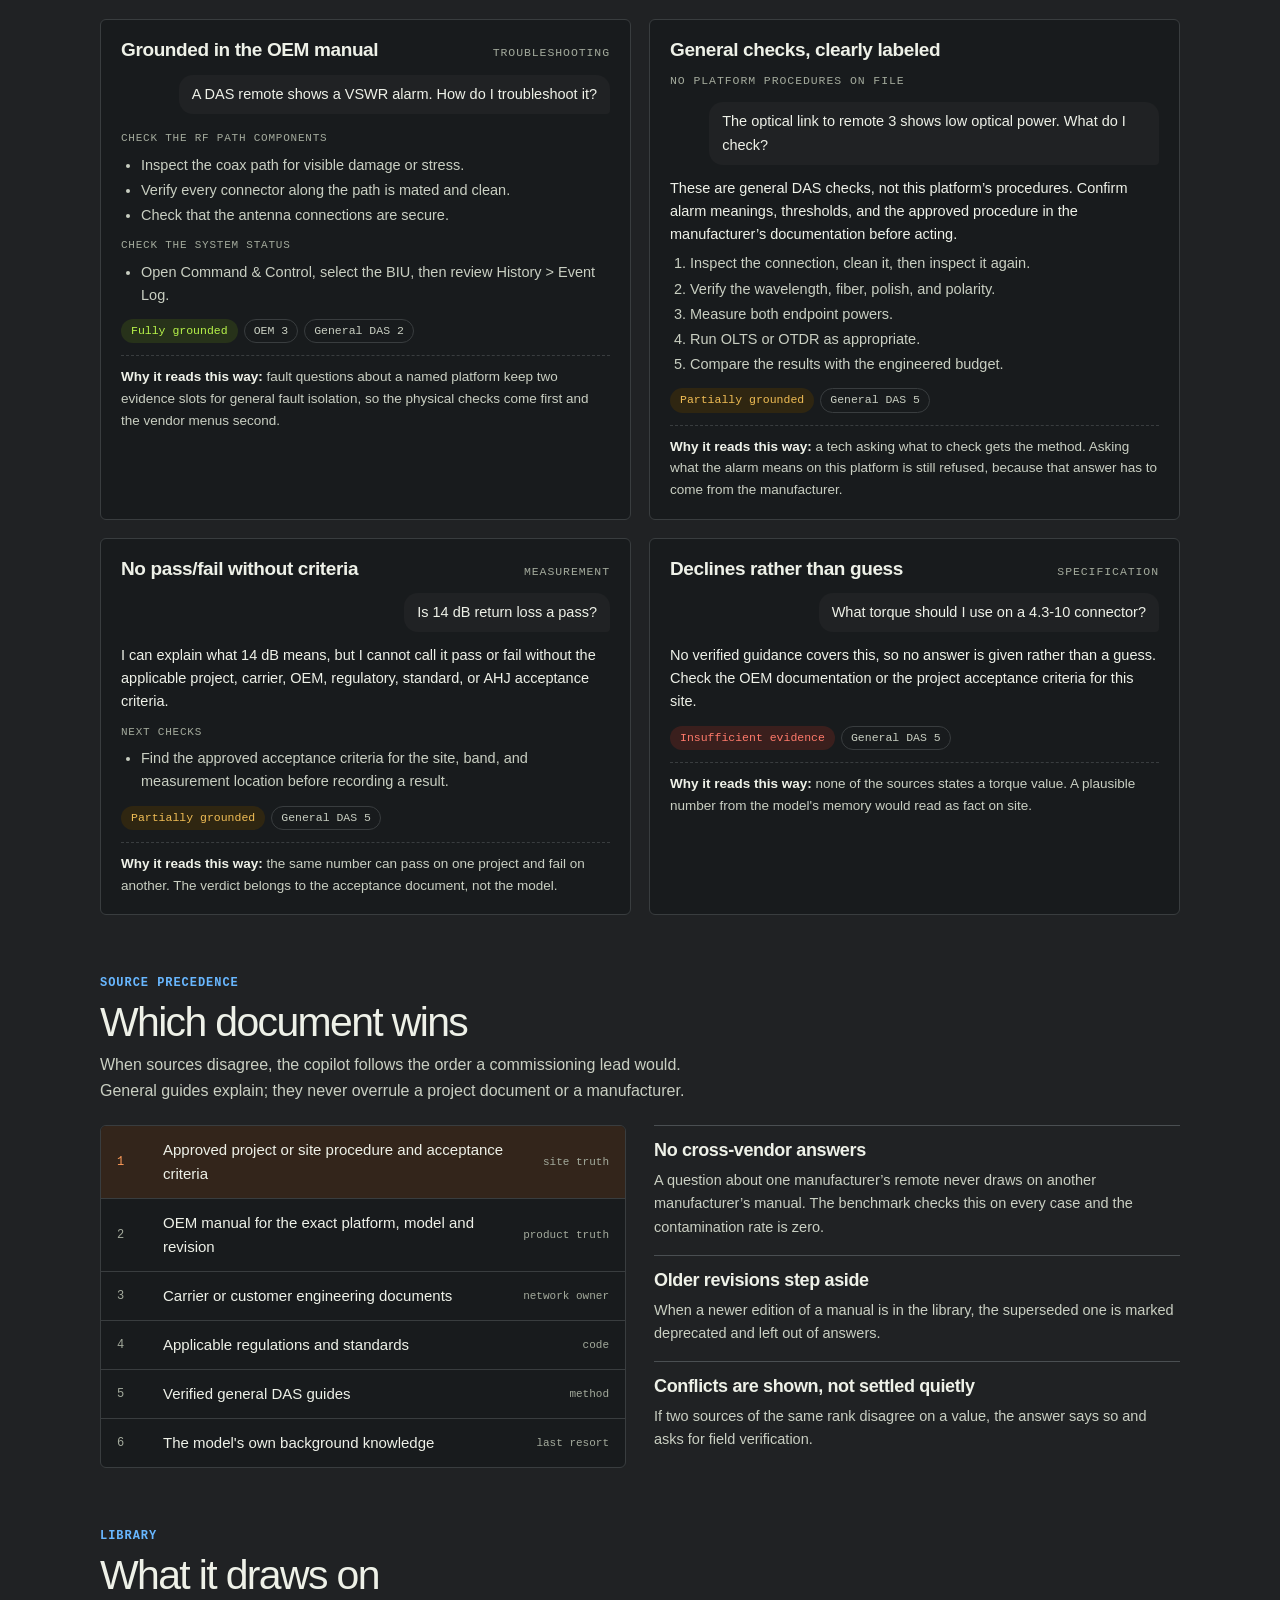
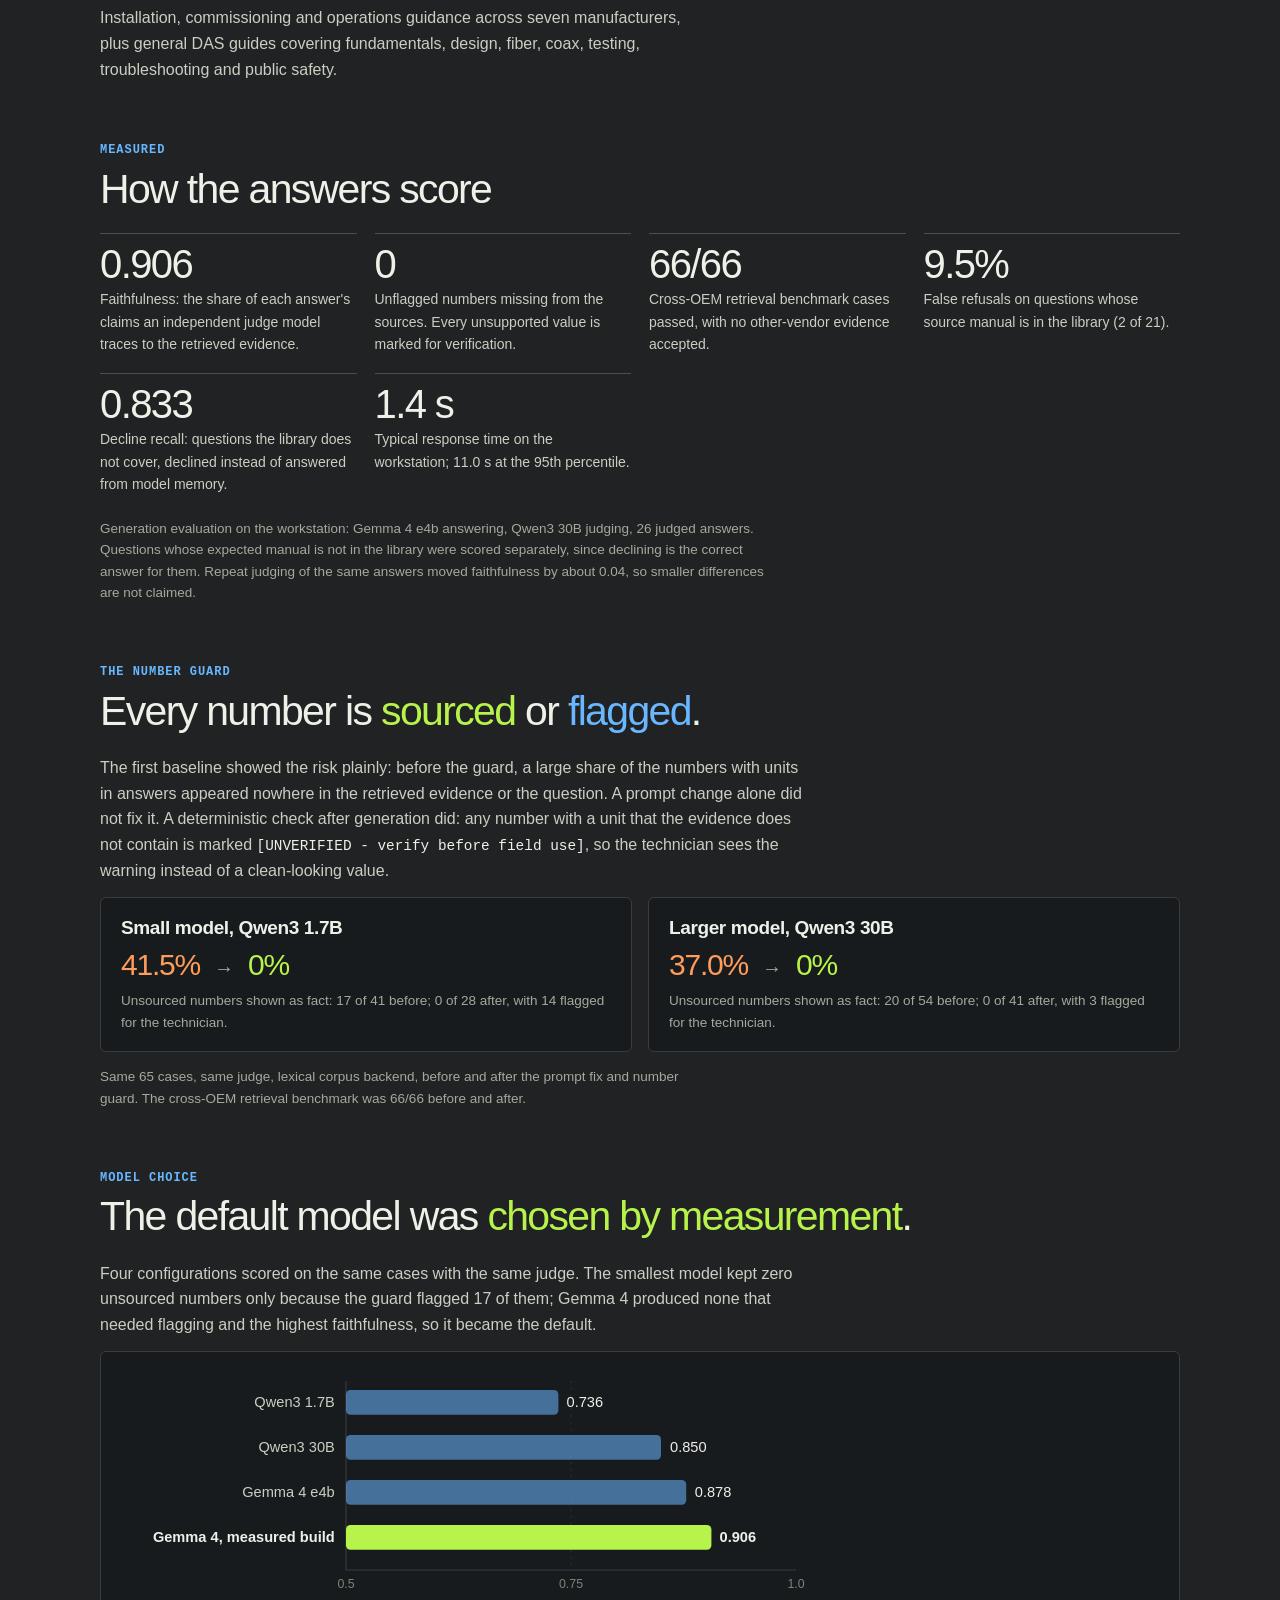
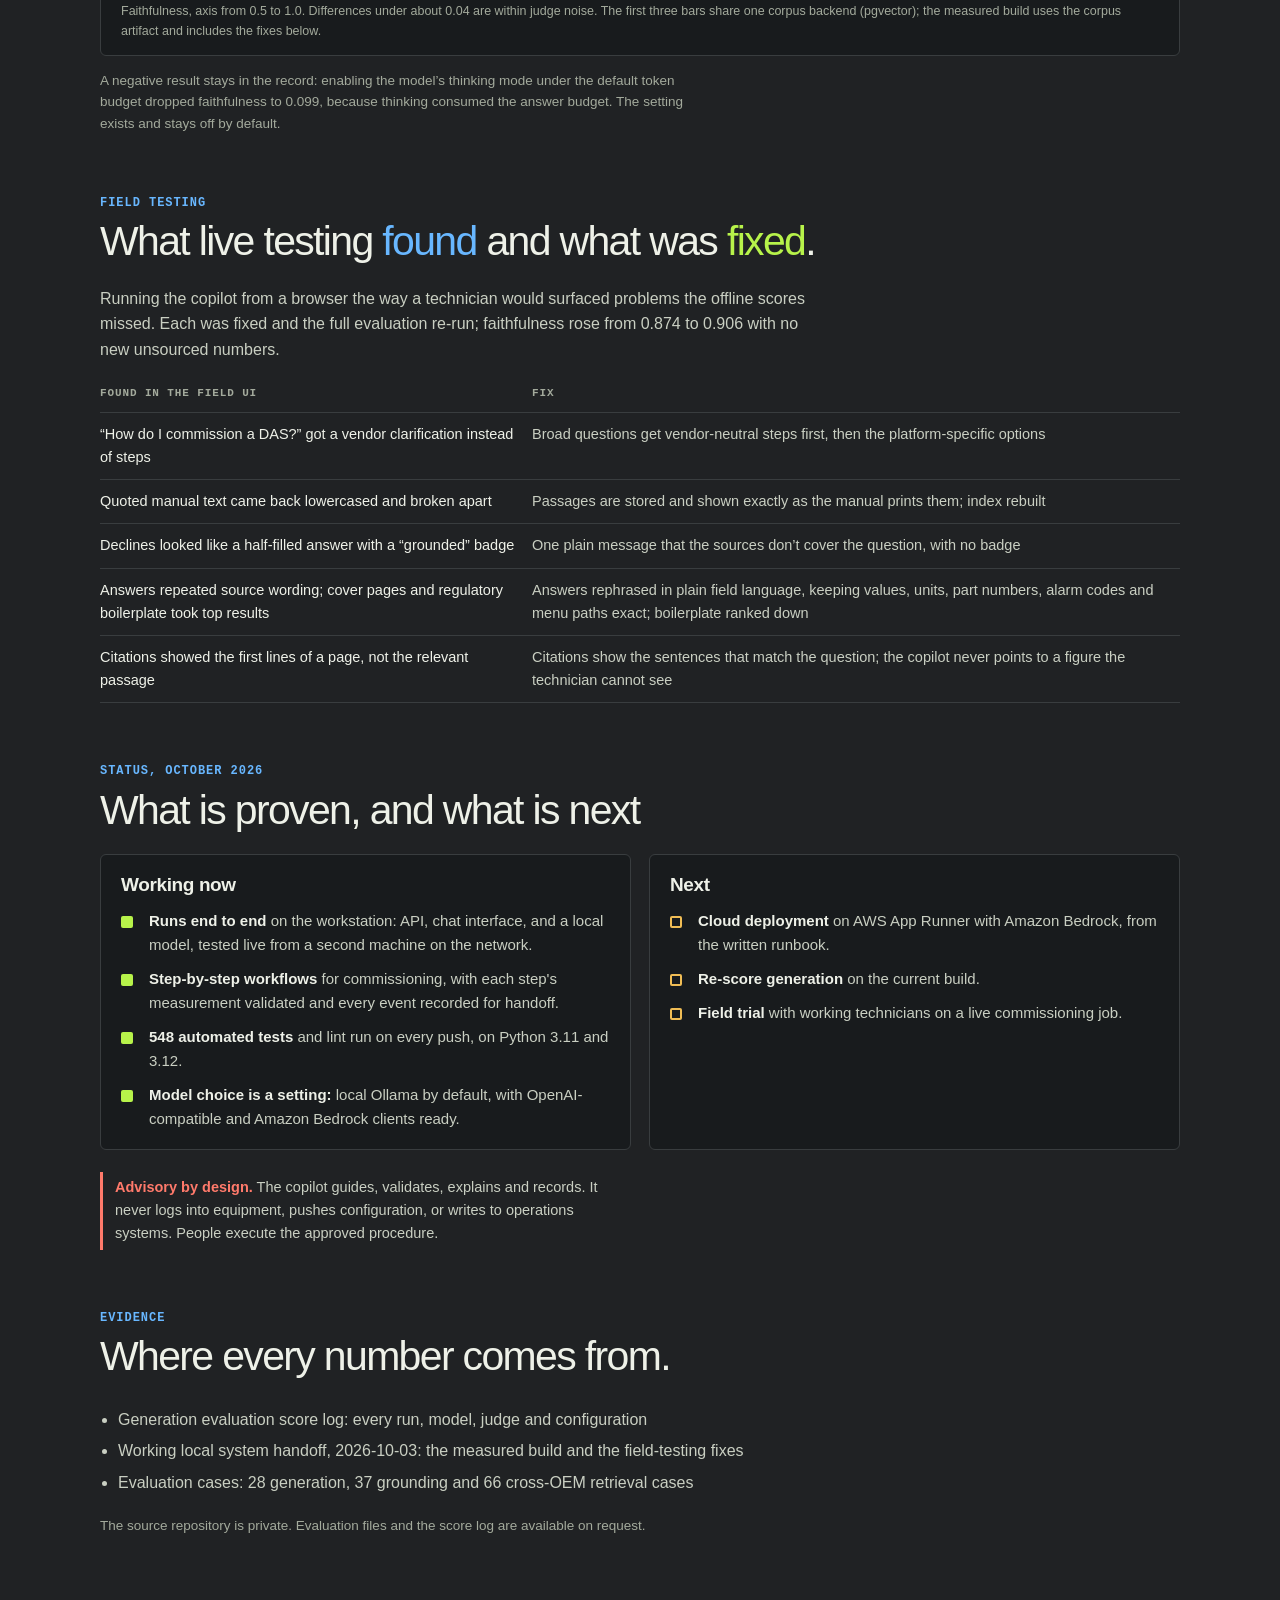
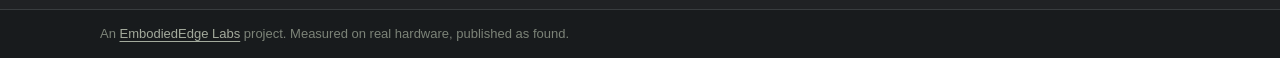
==== commit 917ddaa4: "Copilot page: note how questions route to the right manual" ====
--- a/field-commissioning-copilot/index.html
+++ b/field-commissioning-copilot/index.html
@@ -343,7 +343,7 @@
   <div class="head">
     <span class="label">Live answers · October 3, 2026 · abridged</span>
     <h2 id="ans-h">Four ways it responds</h2>
-    <p>Each card is a real question to the running system and the start of its answer. The badges are the ones the technician sees.</p>
+    <p>Each card is a real question to the running system and the start of its answer. The badges are the ones the technician sees. In use, the tech names the manufacturer and platform, and the copilot answers only from that system’s documentation. Names are left out here.</p>
   </div>
   <div class="answers">
 
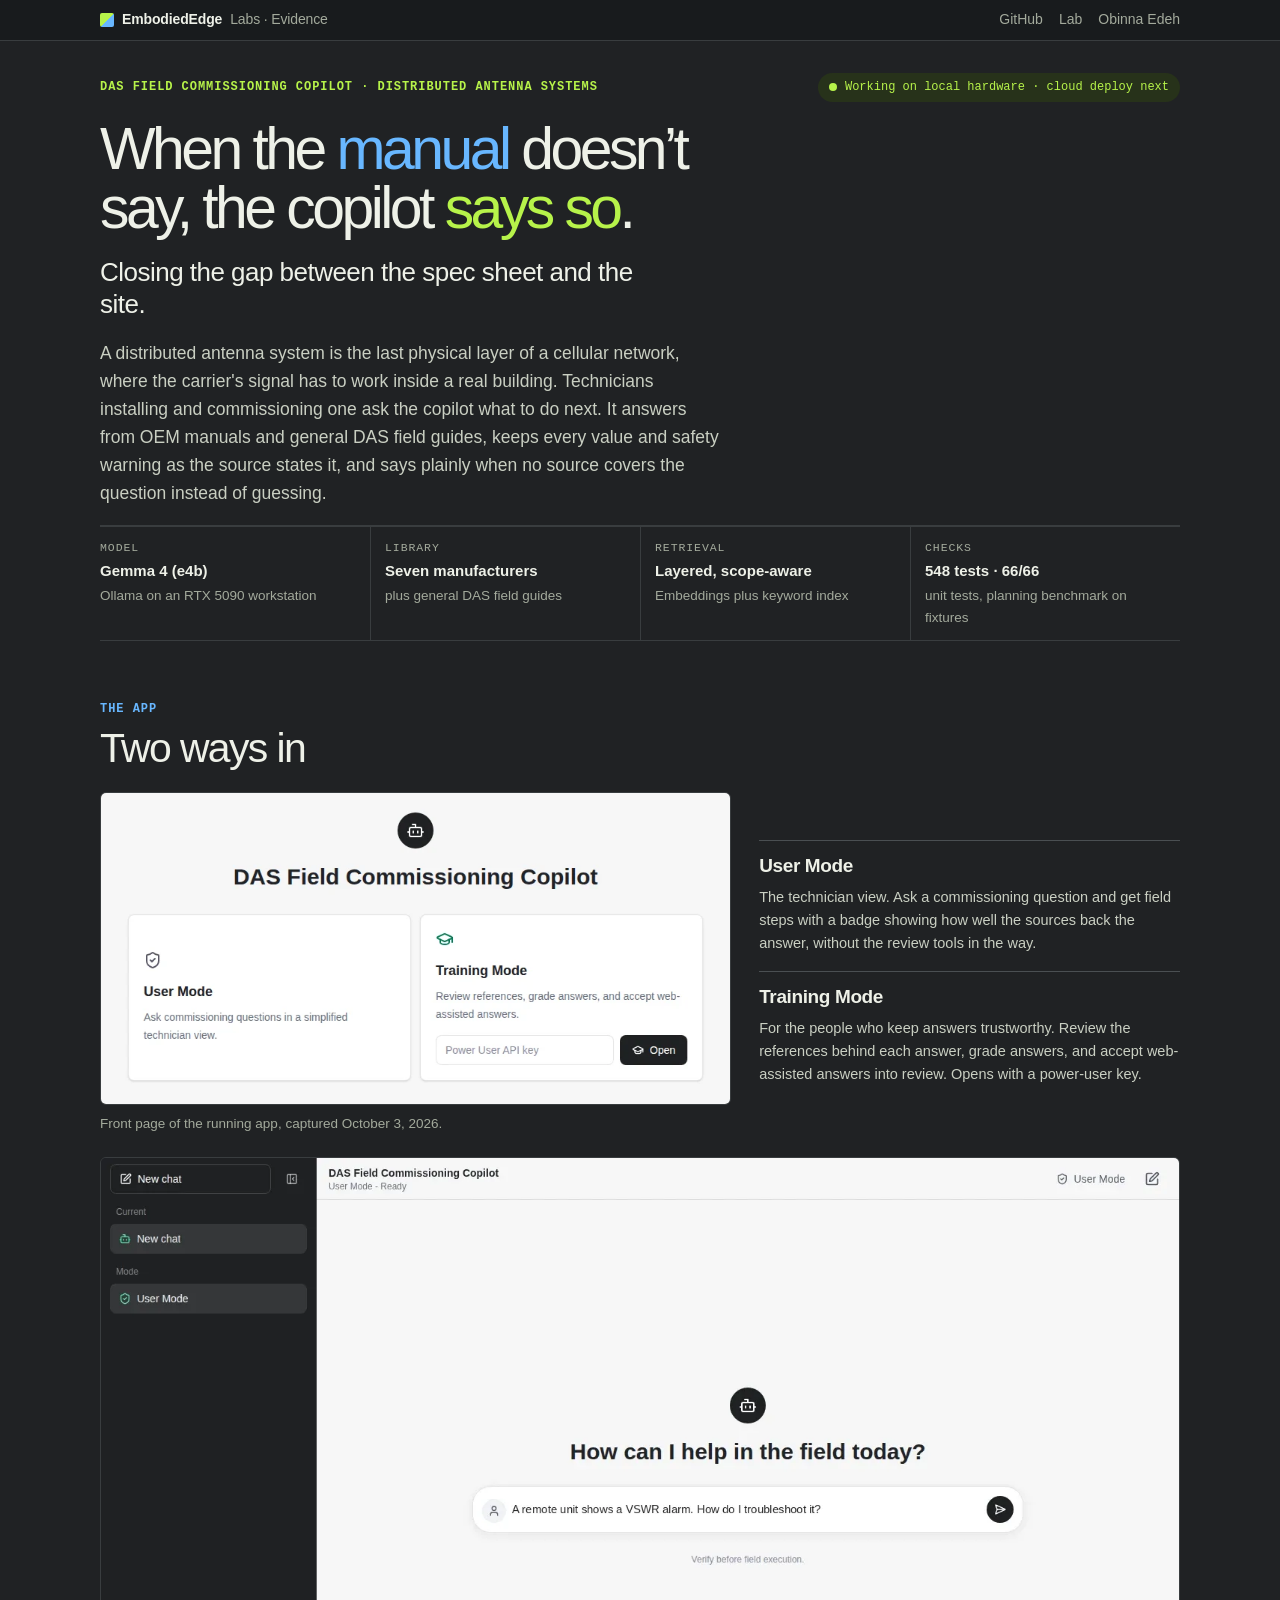
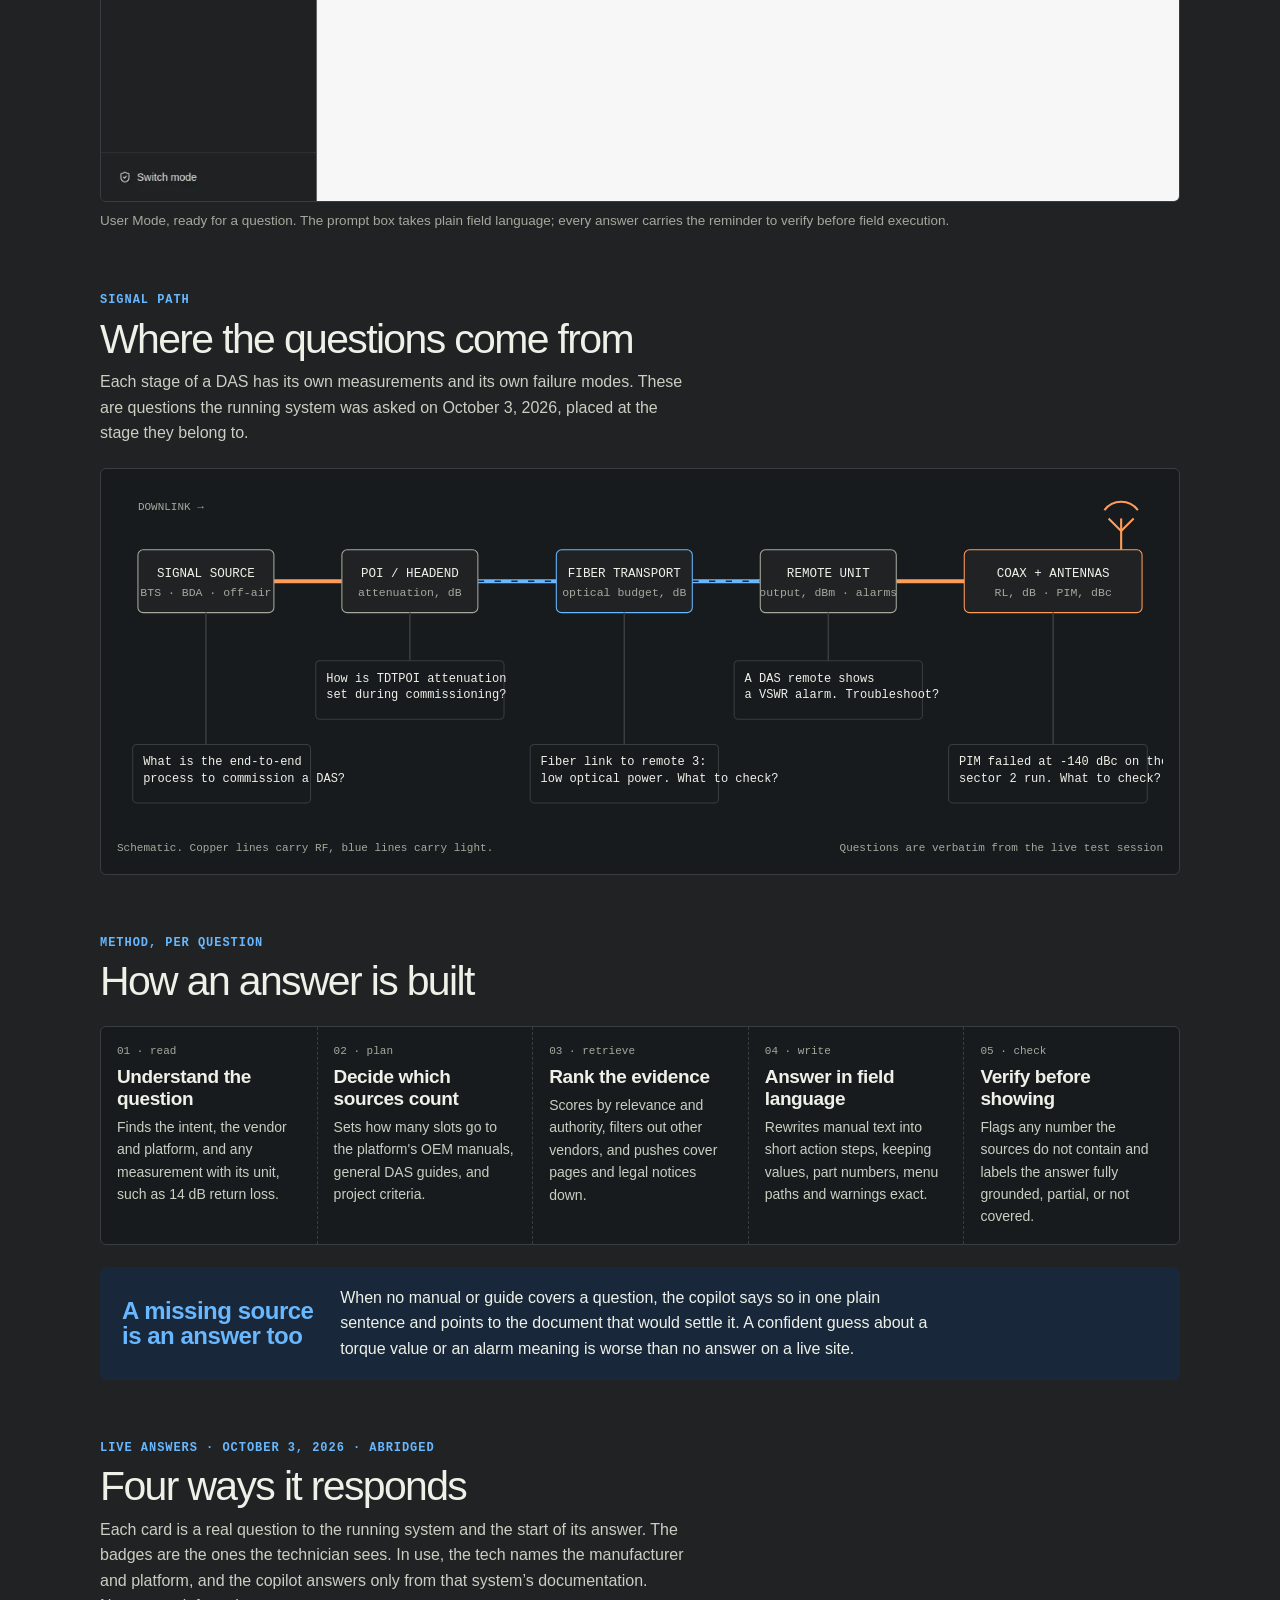
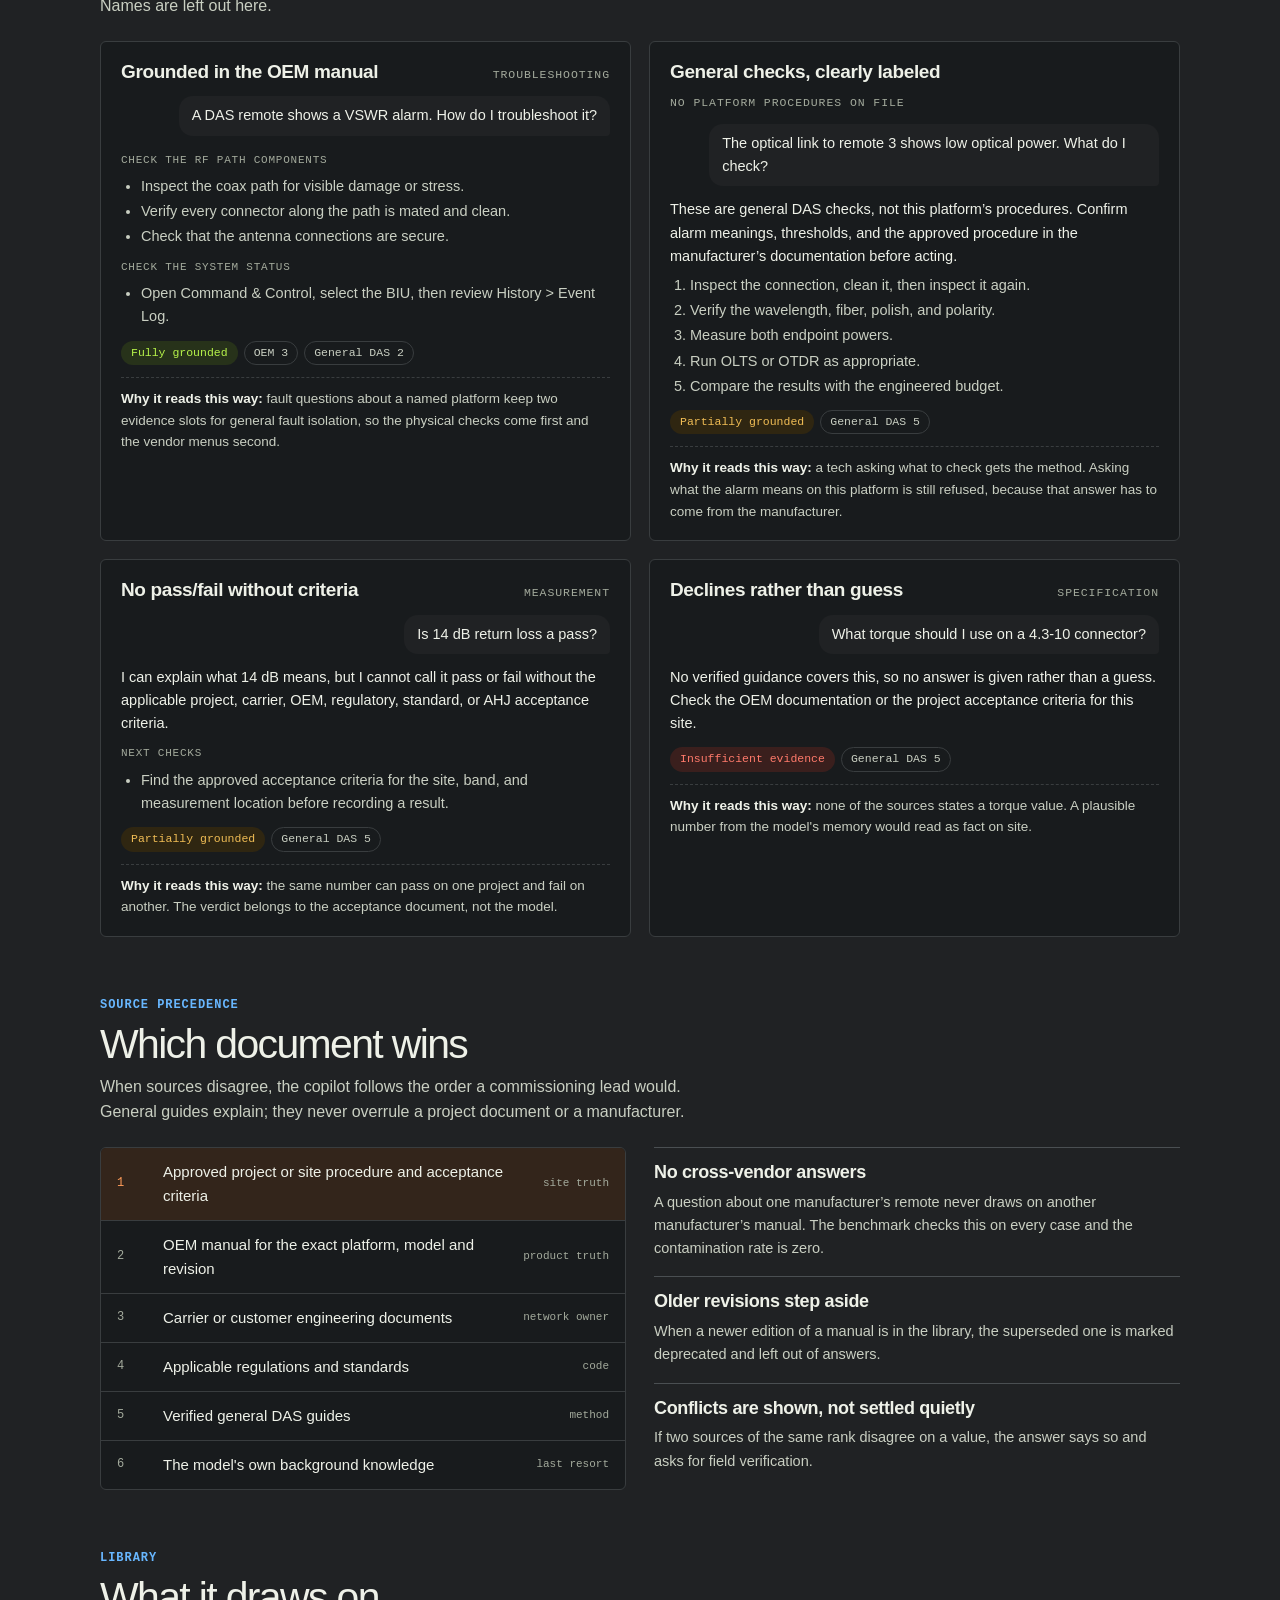
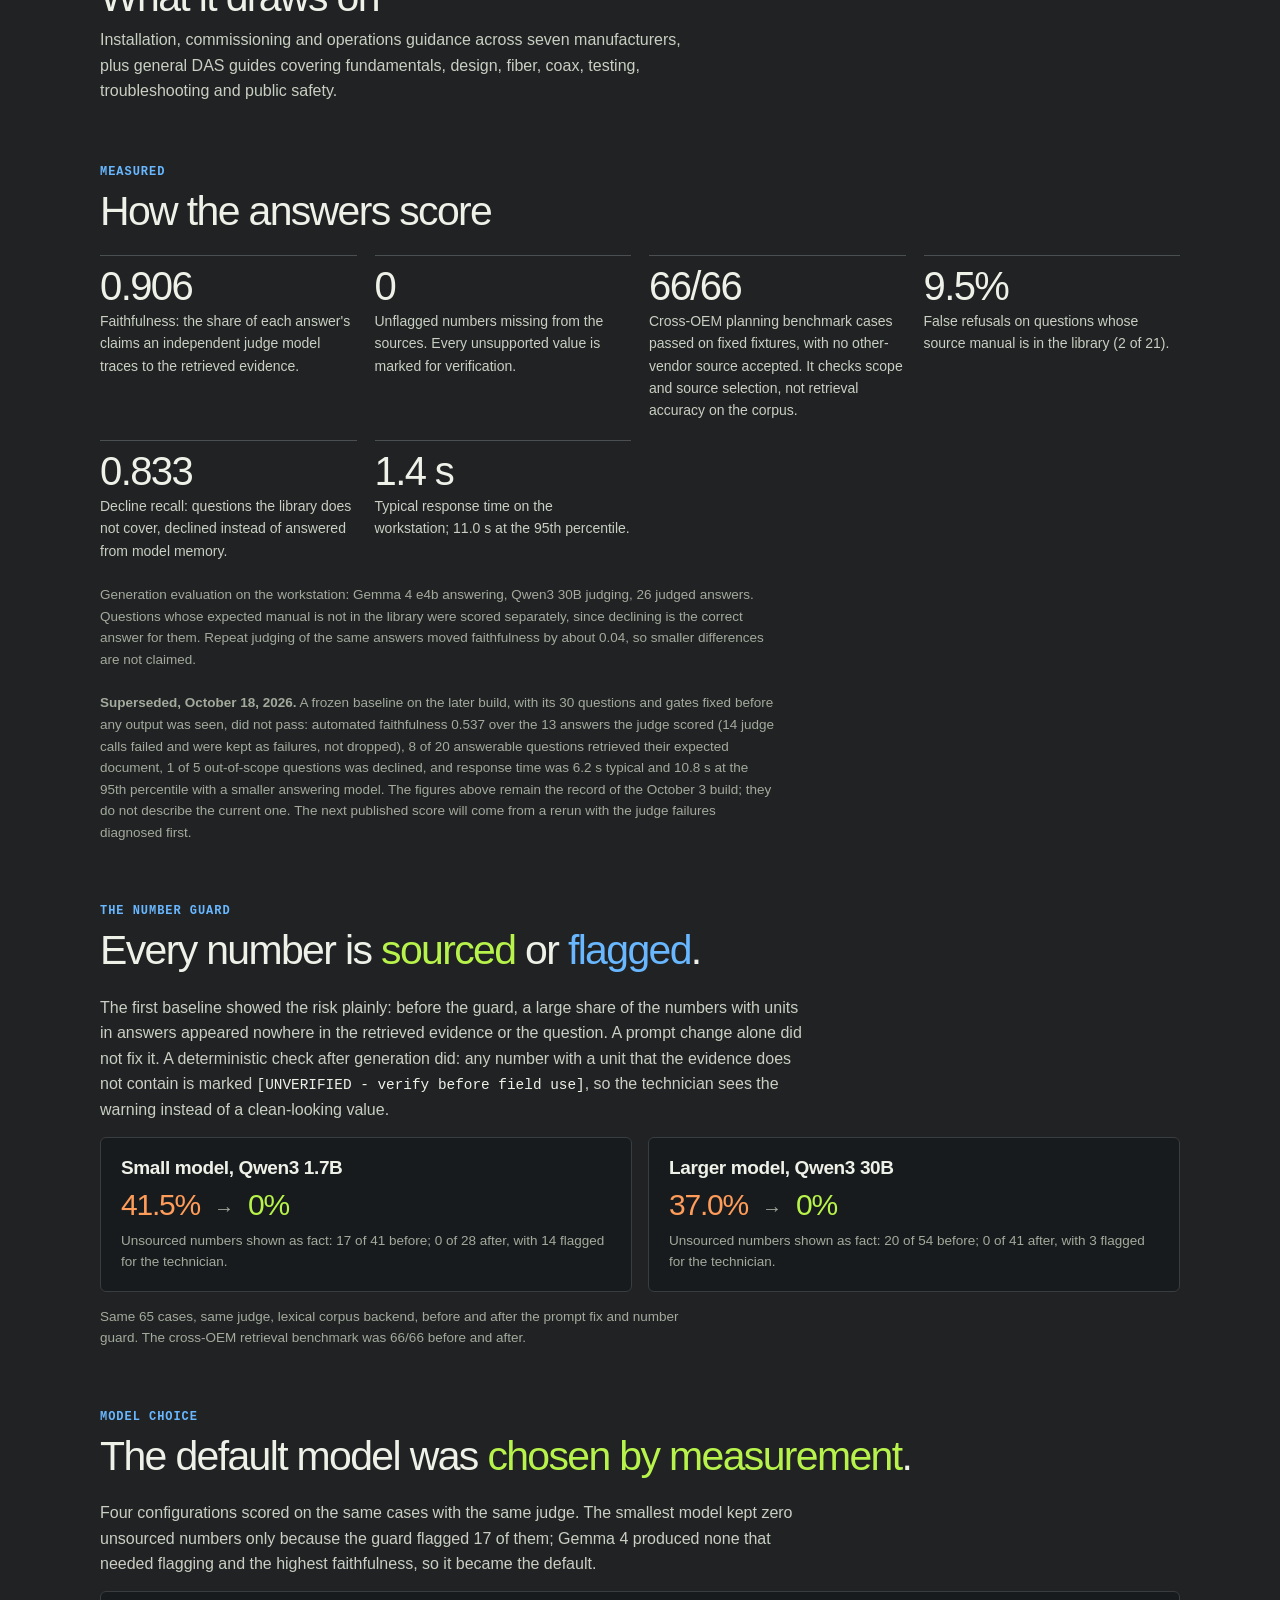
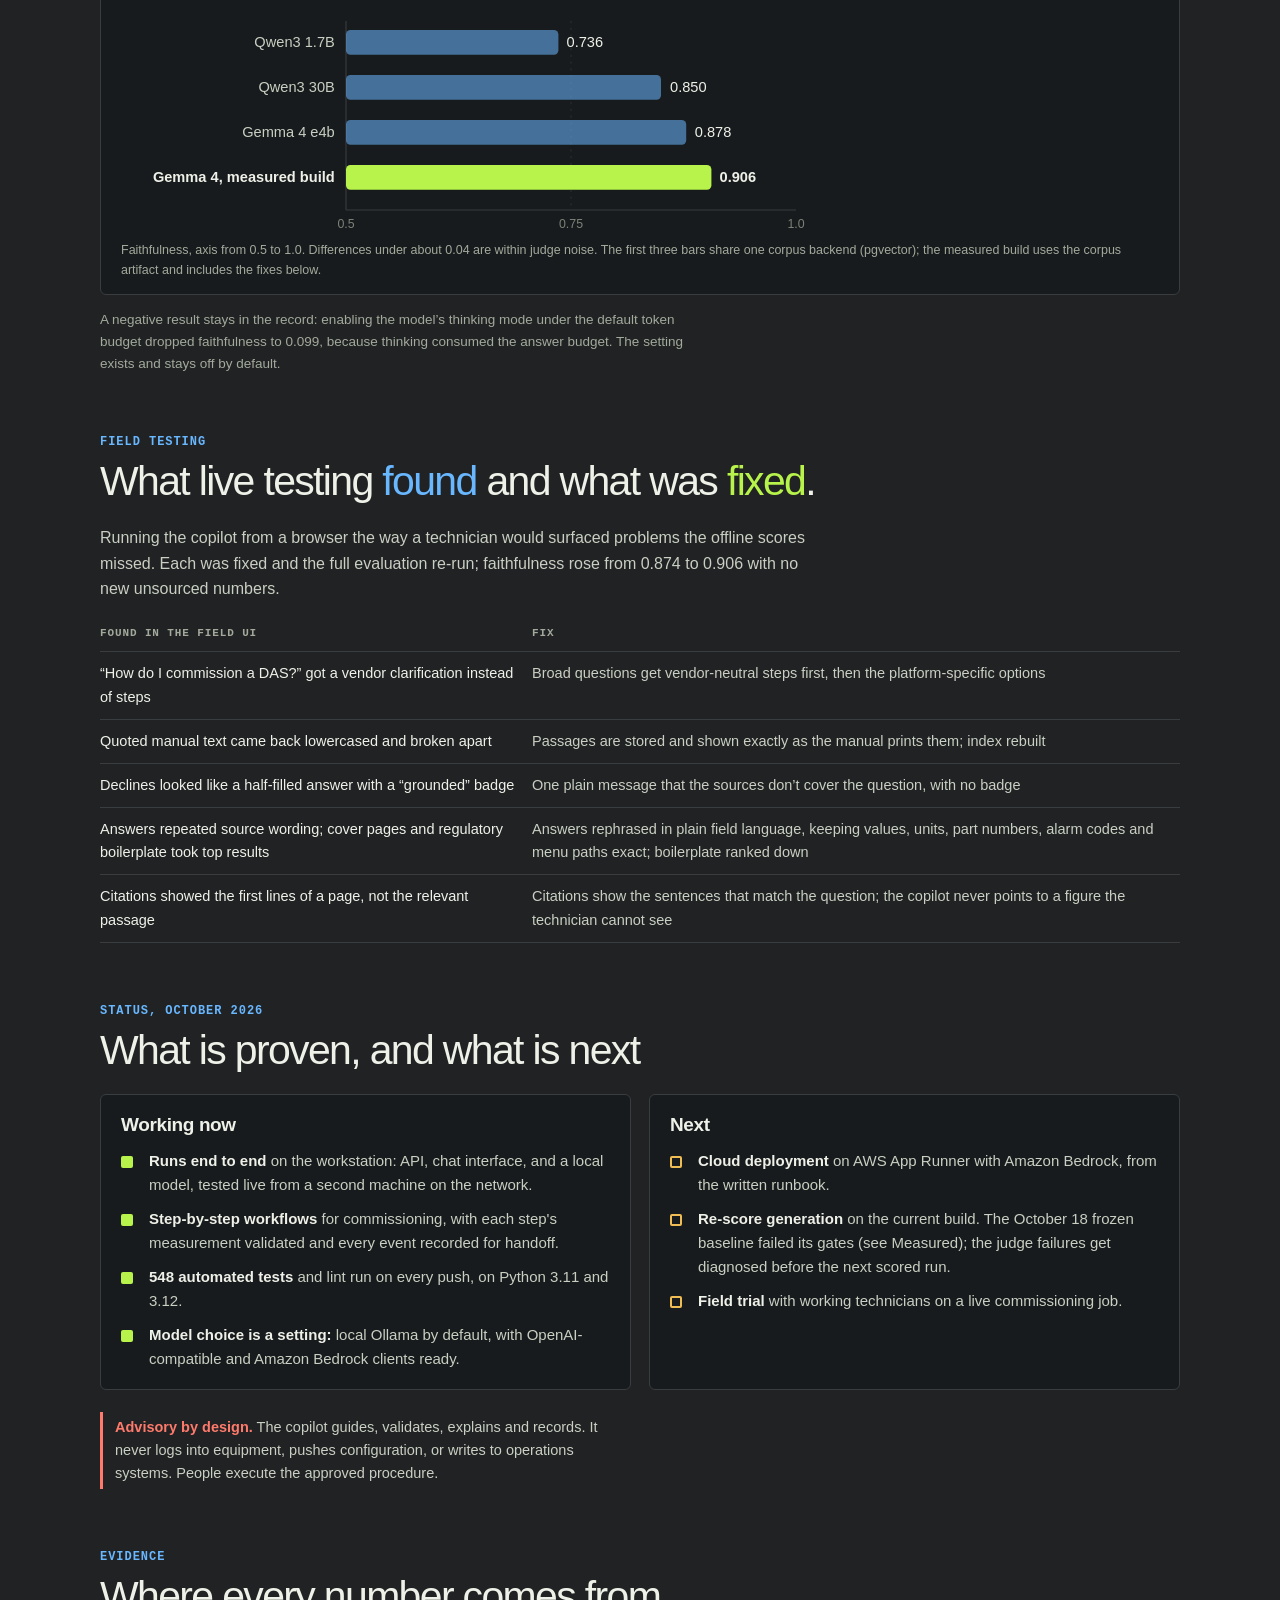
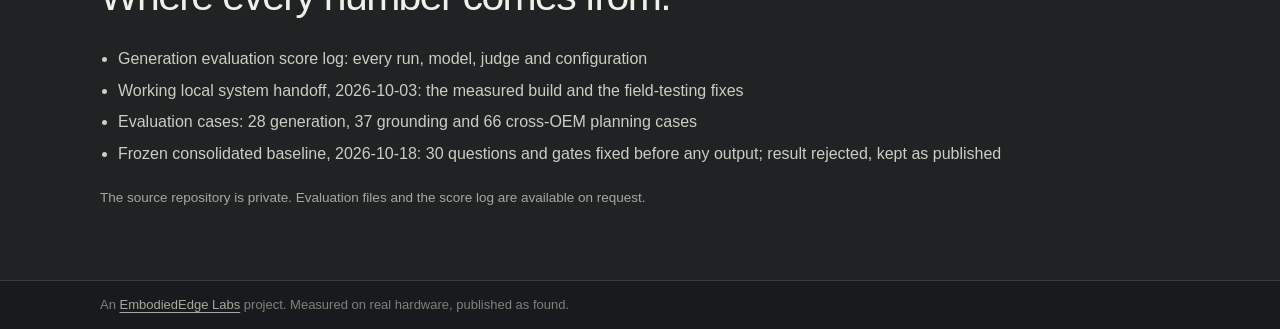
==== commit 58c1fa59: "Copilot page: mark the October 3 scores as superseded by the October 18 frozen baseline The frozen c" ====
--- a/field-commissioning-copilot/index.html
+++ b/field-commissioning-copilot/index.html
@@ -221,7 +221,7 @@
     <div><span class="label">Model</span><b>Gemma 4 (e4b)</b><span>Ollama on an RTX 5090 workstation</span></div>
     <div><span class="label">Library</span><b>Seven manufacturers</b><span>plus general DAS field guides</span></div>
     <div><span class="label">Retrieval</span><b>Layered, scope-aware</b><span>Embeddings plus keyword index</span></div>
-    <div><span class="label">Checks</span><b>548 tests · 66/66</b><span>unit tests, cross-OEM benchmark</span></div>
+    <div><span class="label">Checks</span><b>548 tests · 66/66</b><span>unit tests, planning benchmark on fixtures</span></div>
   </div>
 </header>
 
@@ -435,12 +435,13 @@
   <div class="scores">
     <div class="score"><b>0.906</b><p>Faithfulness: the share of each answer's claims an independent judge model traces to the retrieved evidence.</p></div>
     <div class="score"><b>0</b><p>Unflagged numbers missing from the sources. Every unsupported value is marked for verification.</p></div>
-    <div class="score"><b>66/66</b><p>Cross-OEM retrieval benchmark cases passed, with no other-vendor evidence accepted.</p></div>
+    <div class="score"><b>66/66</b><p>Cross-OEM planning benchmark cases passed on fixed fixtures, with no other-vendor source accepted. It checks scope and source selection, not retrieval accuracy on the corpus.</p></div>
     <div class="score"><b>9.5%</b><p>False refusals on questions whose source manual is in the library (2 of 21).</p></div>
     <div class="score"><b>0.833</b><p>Decline recall: questions the library does not cover, declined instead of answered from model memory.</p></div>
     <div class="score"><b>1.4 s</b><p>Typical response time on the workstation; 11.0 s at the 95th percentile.</p></div>
   </div>
   <p class="note">Generation evaluation on the workstation: Gemma 4 e4b answering, Qwen3 30B judging, 26 judged answers. Questions whose expected manual is not in the library were scored separately, since declining is the correct answer for them. Repeat judging of the same answers moved faithfulness by about 0.04, so smaller differences are not claimed.</p>
+  <p class="note"><b>Superseded, October 18, 2026.</b> A frozen baseline on the later build, with its 30 questions and gates fixed before any output was seen, did not pass: automated faithfulness 0.537 over the 13 answers the judge scored (14 judge calls failed and were kept as failures, not dropped), 8 of 20 answerable questions retrieved their expected document, 1 of 5 out-of-scope questions was declined, and response time was 6.2 s typical and 10.8 s at the 95th percentile with a smaller answering model. The figures above remain the record of the October 3 build; they do not describe the current one. The next published score will come from a rerun with the judge failures diagnosed first.</p>
 </section>
 
 <section aria-labelledby="s-guard">
@@ -535,7 +536,7 @@
       <h3>Next</h3>
       <ul>
         <li><span class="mk open"></span><span><b>Cloud deployment</b> on AWS App Runner with Amazon Bedrock, from the written runbook.</span></li>
-        <li><span class="mk open"></span><span><b>Re-score generation</b> on the current build.</span></li>
+        <li><span class="mk open"></span><span><b>Re-score generation</b> on the current build. The October 18 frozen baseline failed its gates (see Measured); the judge failures get diagnosed before the next scored run.</span></li>
         <li><span class="mk open"></span><span><b>Field trial</b> with working technicians on a live commissioning job.</span></li>
       </ul>
     </div>
@@ -553,7 +554,8 @@
       <ul class="plain">
         <li>Generation evaluation score log: every run, model, judge and configuration</li>
         <li>Working local system handoff, 2026-10-03: the measured build and the field-testing fixes</li>
-        <li>Evaluation cases: 28 generation, 37 grounding and 66 cross-OEM retrieval cases</li>
+        <li>Evaluation cases: 28 generation, 37 grounding and 66 cross-OEM planning cases</li>
+        <li>Frozen consolidated baseline, 2026-10-18: 30 questions and gates fixed before any output; result rejected, kept as published</li>
       </ul>
 <p class="note">The source repository is private. Evaluation files and the score log are available on request.</p>
     </div>
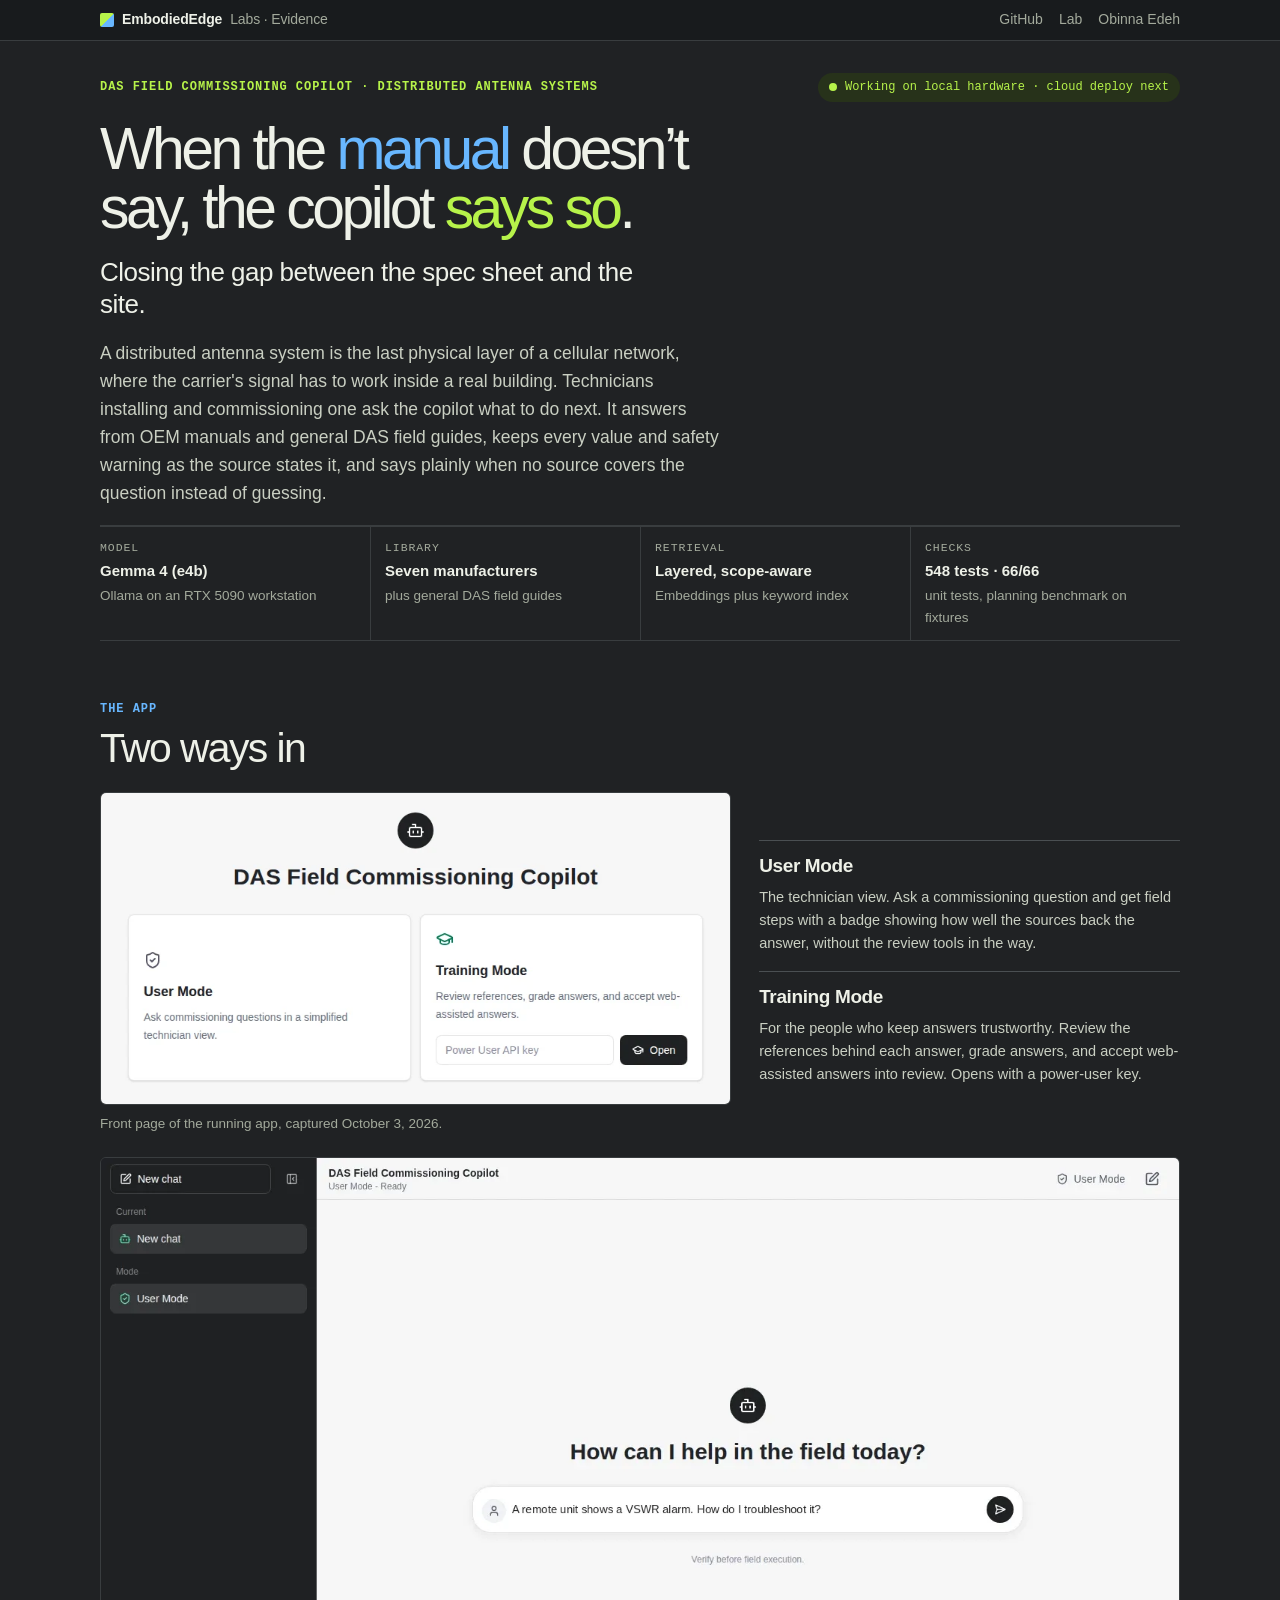
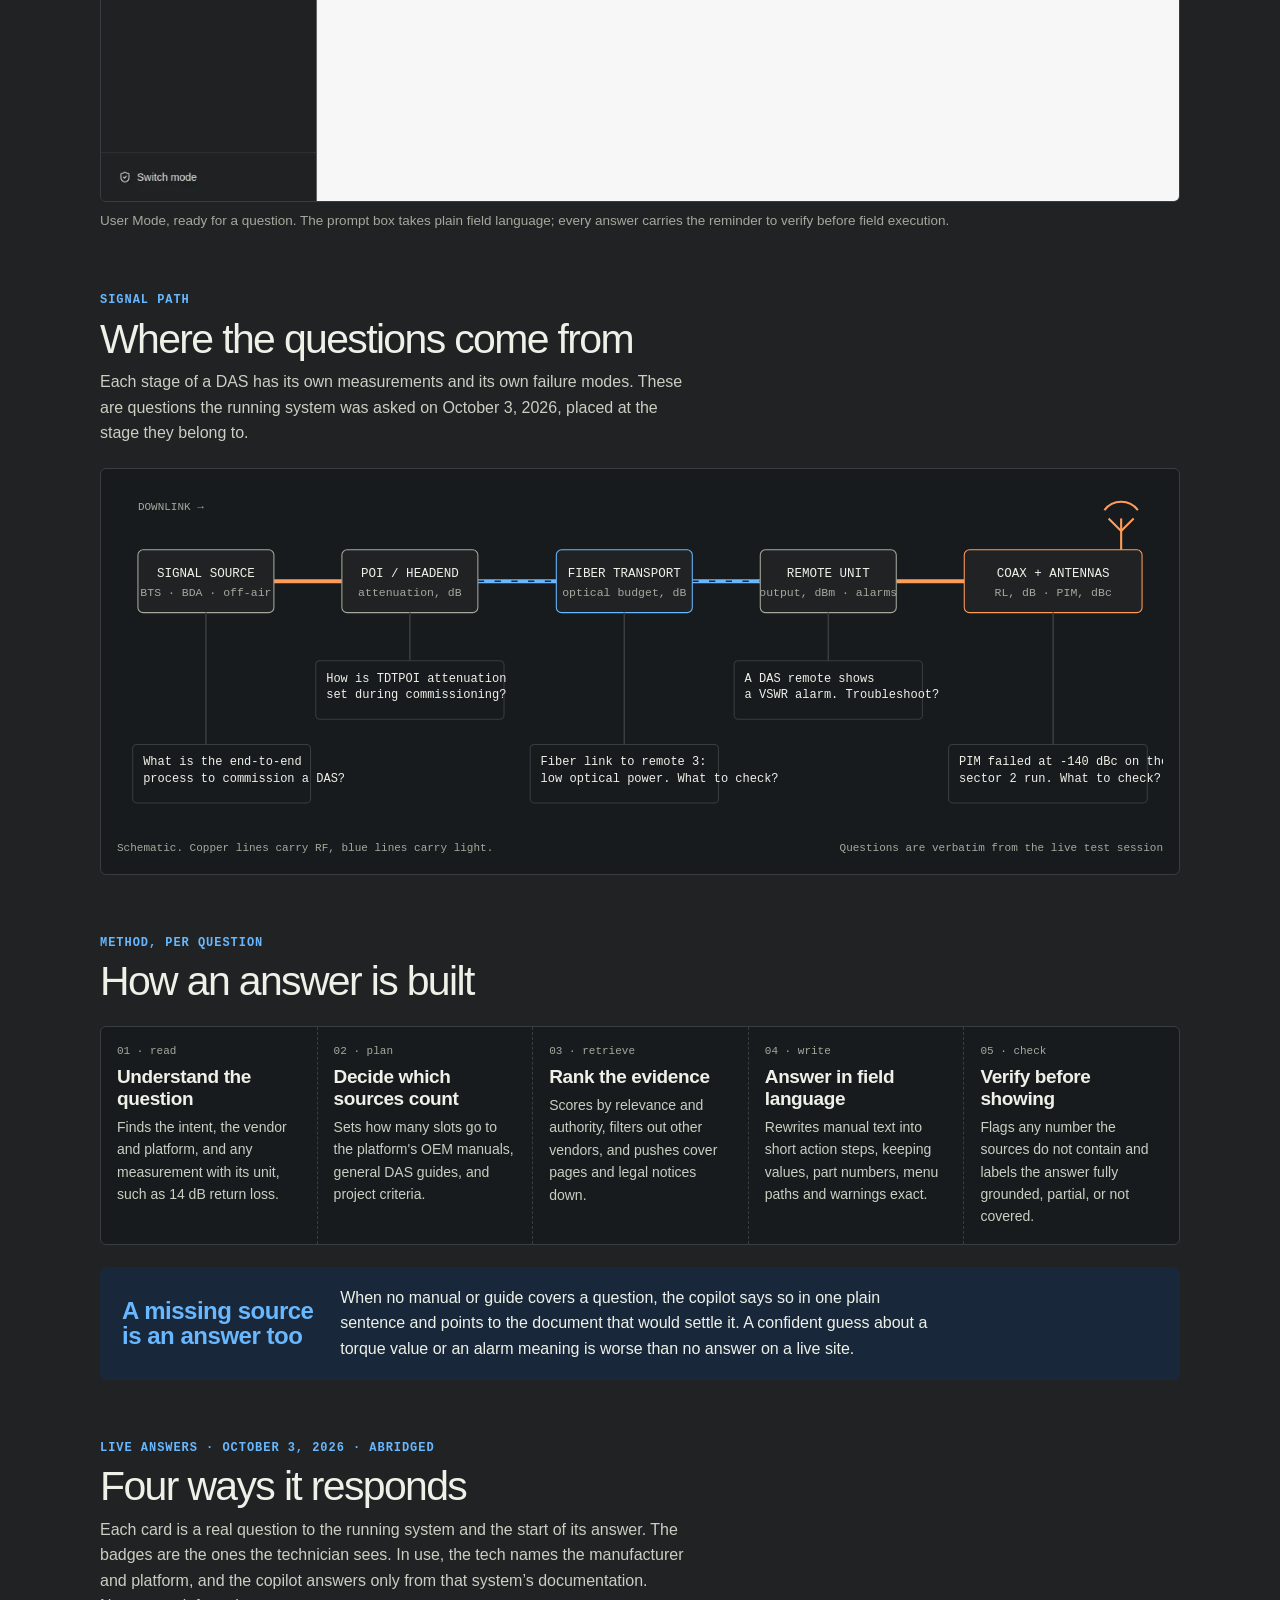
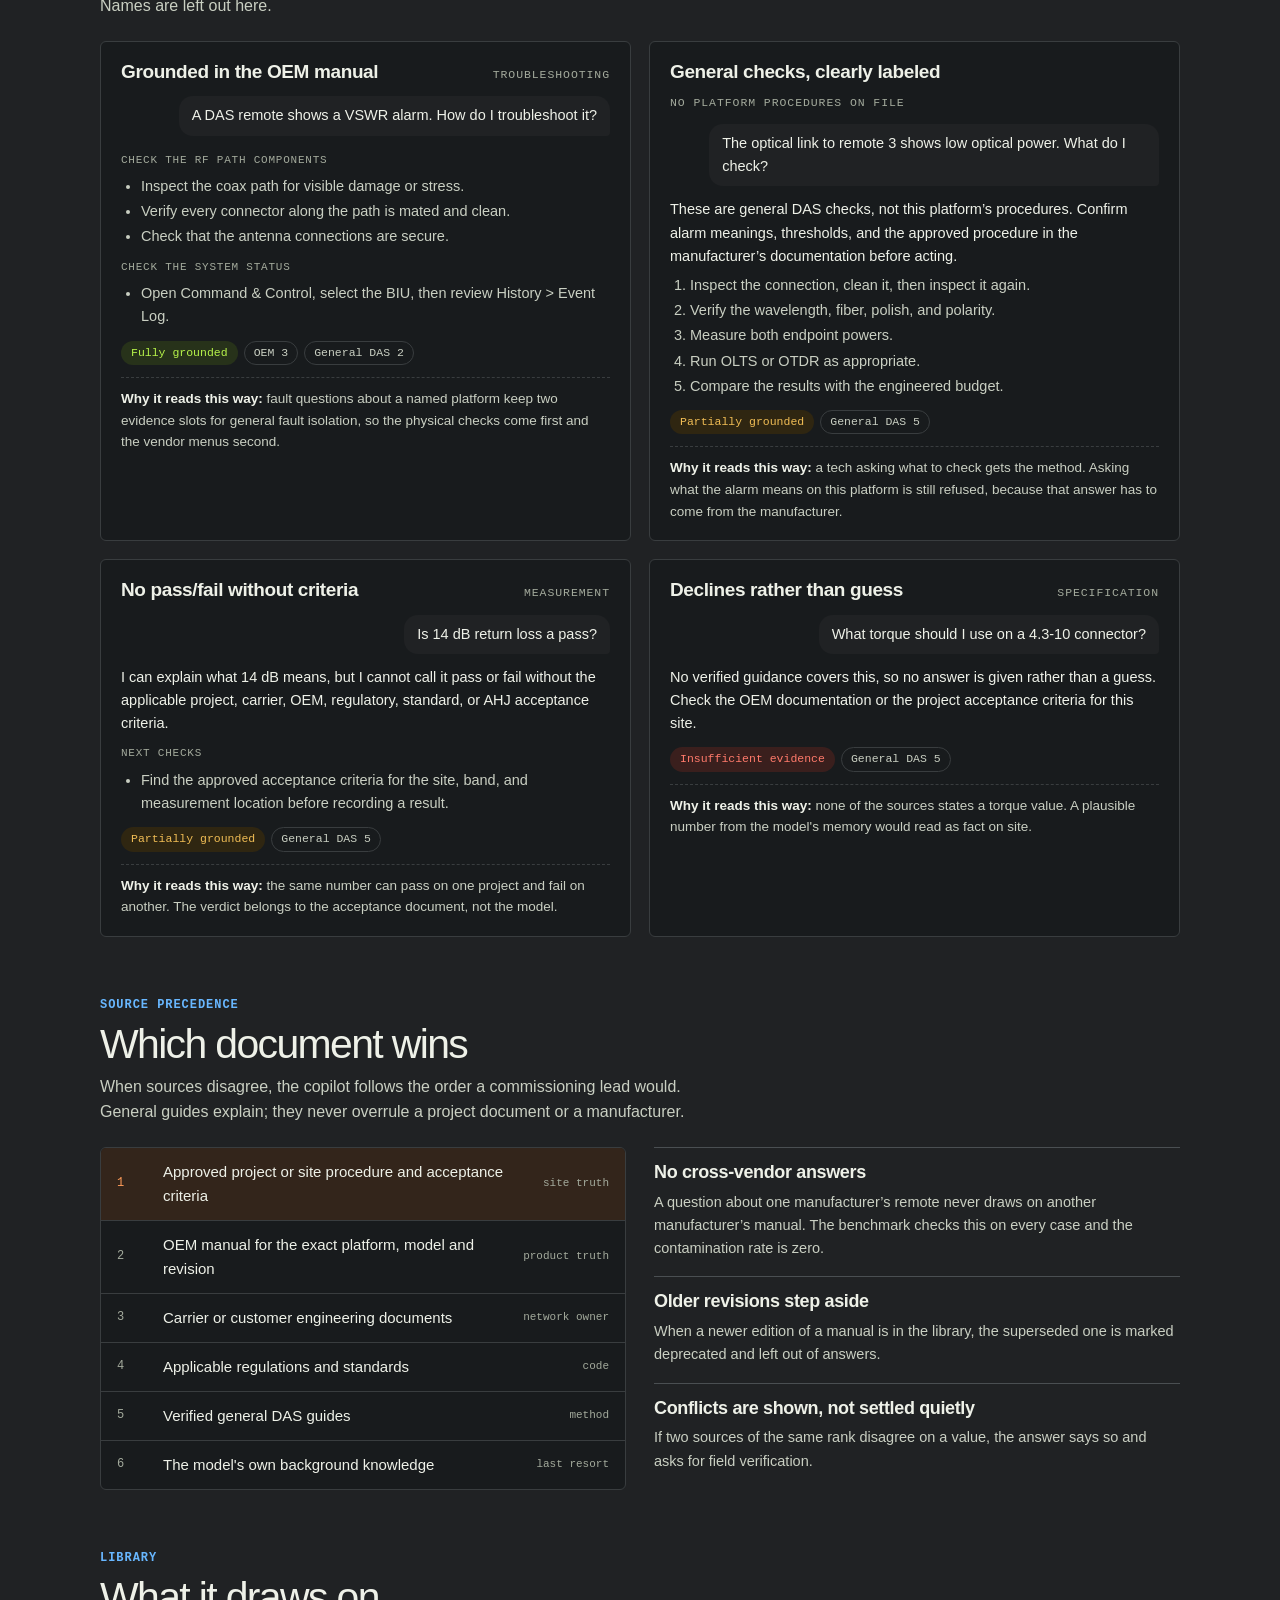
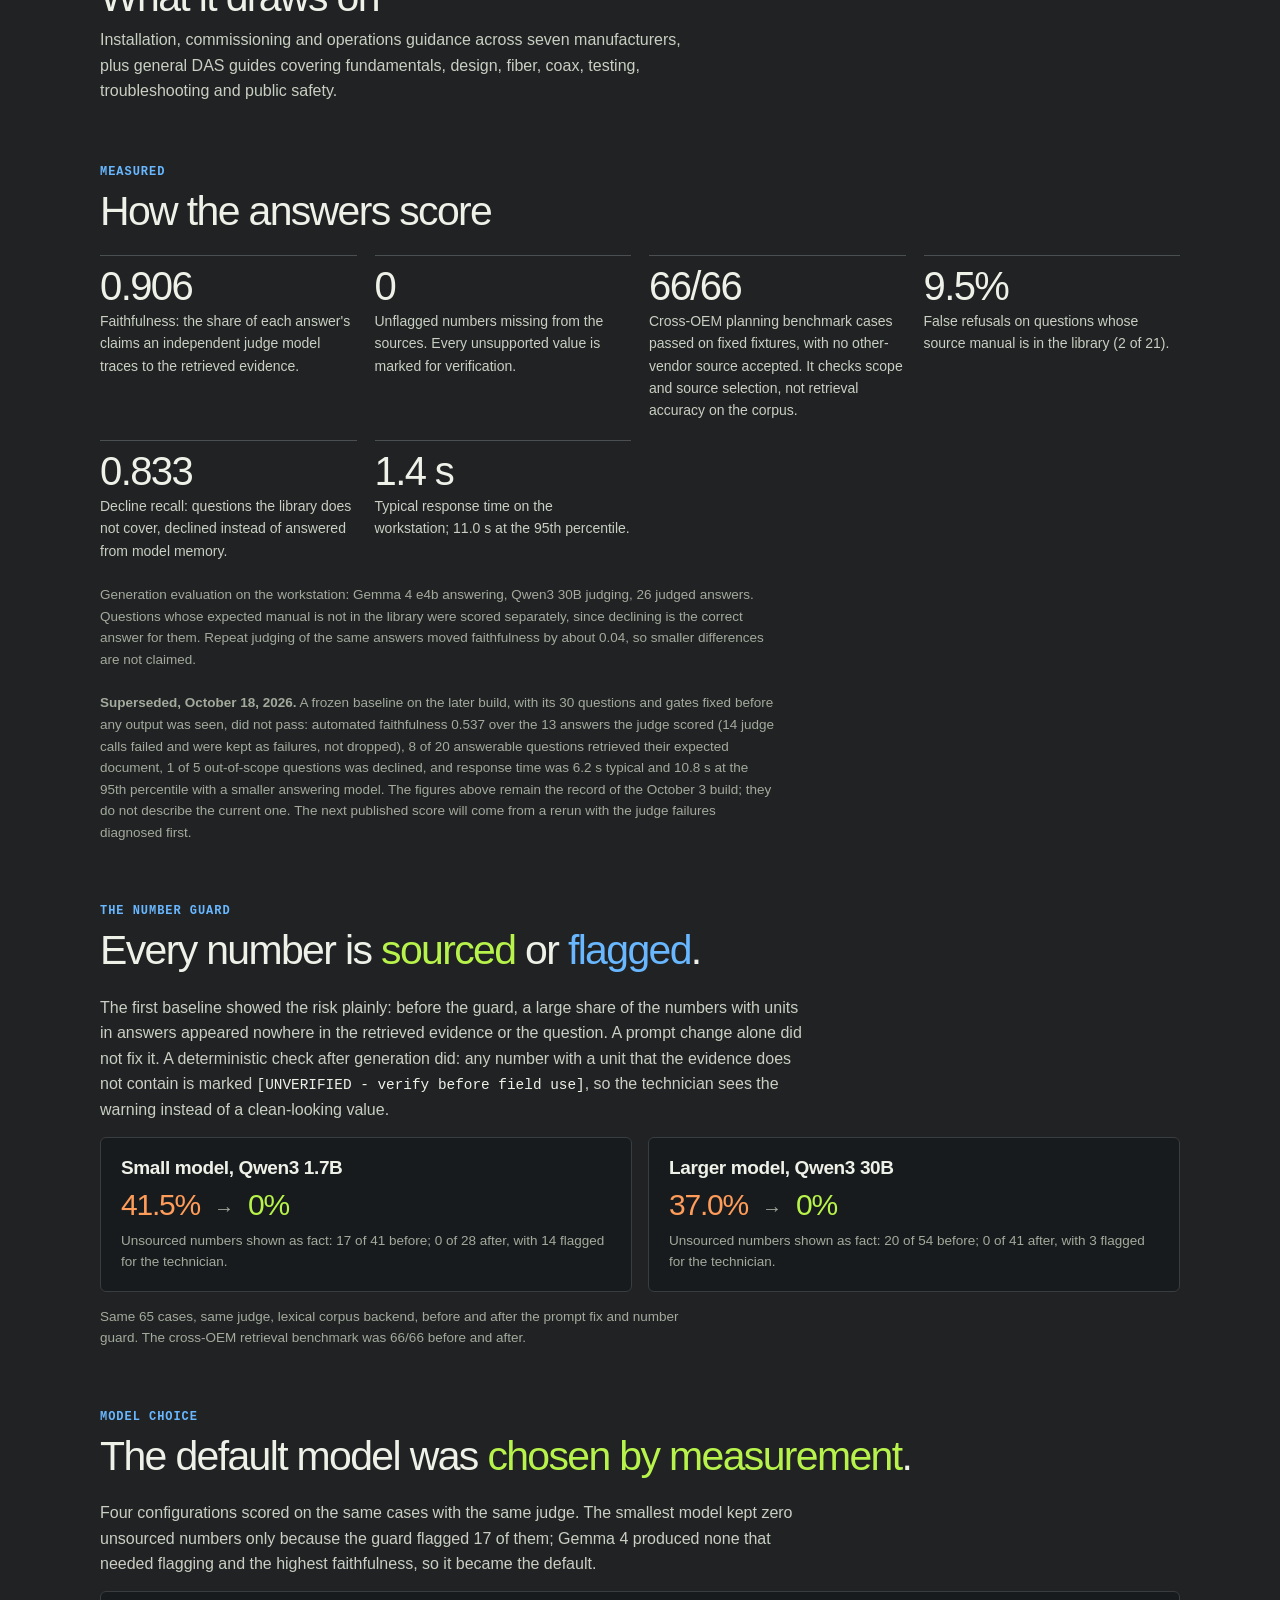
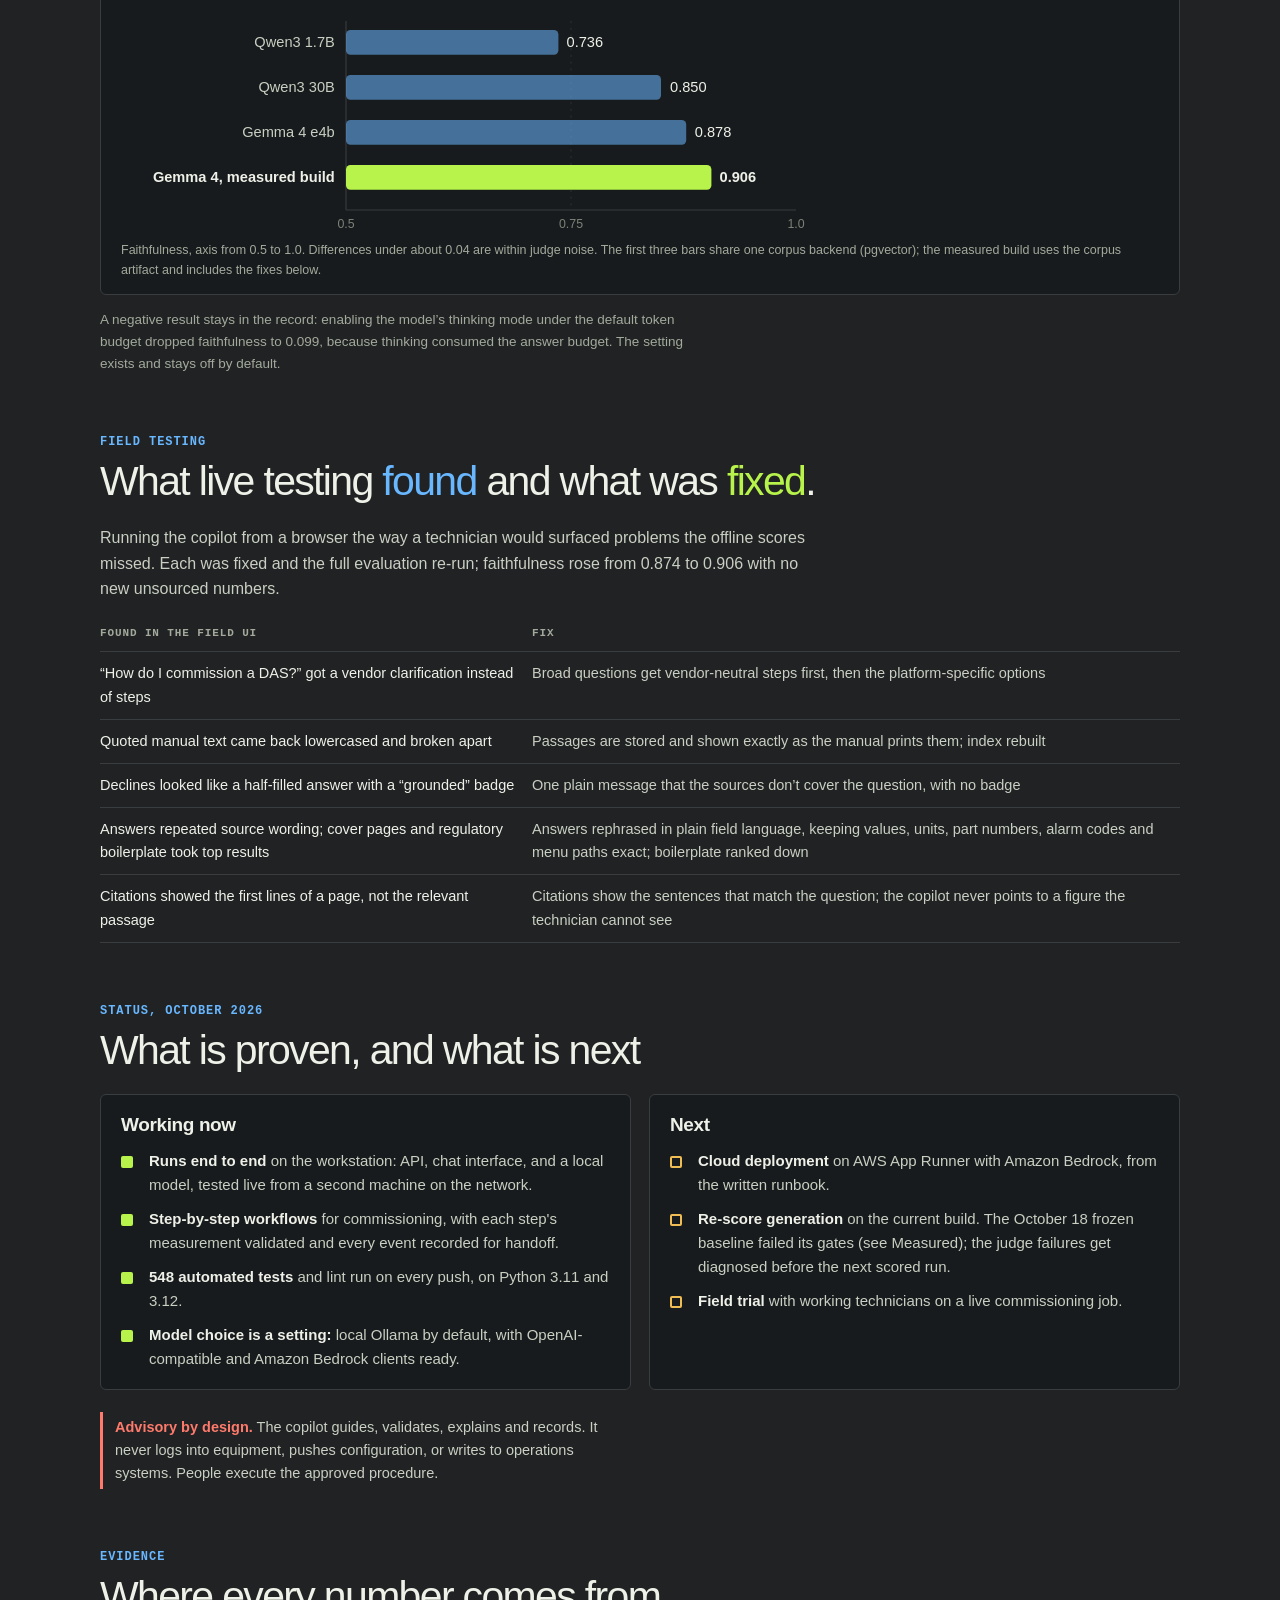
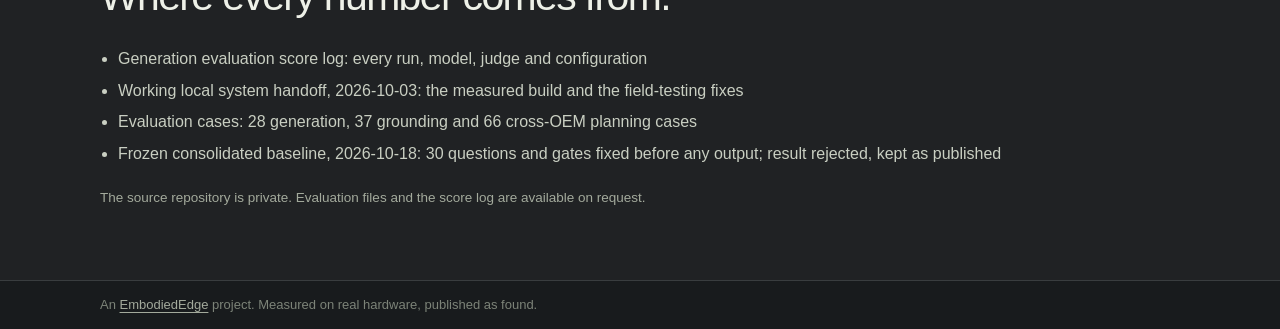
==== commit e162f72a: "Replace the retired EmbodiedEdge Labs name on the home and copilot pages" ====
--- a/field-commissioning-copilot/index.html
+++ b/field-commissioning-copilot/index.html
@@ -563,5 +563,5 @@
 
 
 </div>
-<div class="ee-foot"><div class="ee-in">An <a href="https://embodiededge.ai">EmbodiedEdge Labs</a> project. Measured on real hardware, published as found.</div></div></body>
+<div class="ee-foot"><div class="ee-in">An <a href="https://embodiededge.ai">EmbodiedEdge</a> project. Measured on real hardware, published as found.</div></div></body>
 </html>
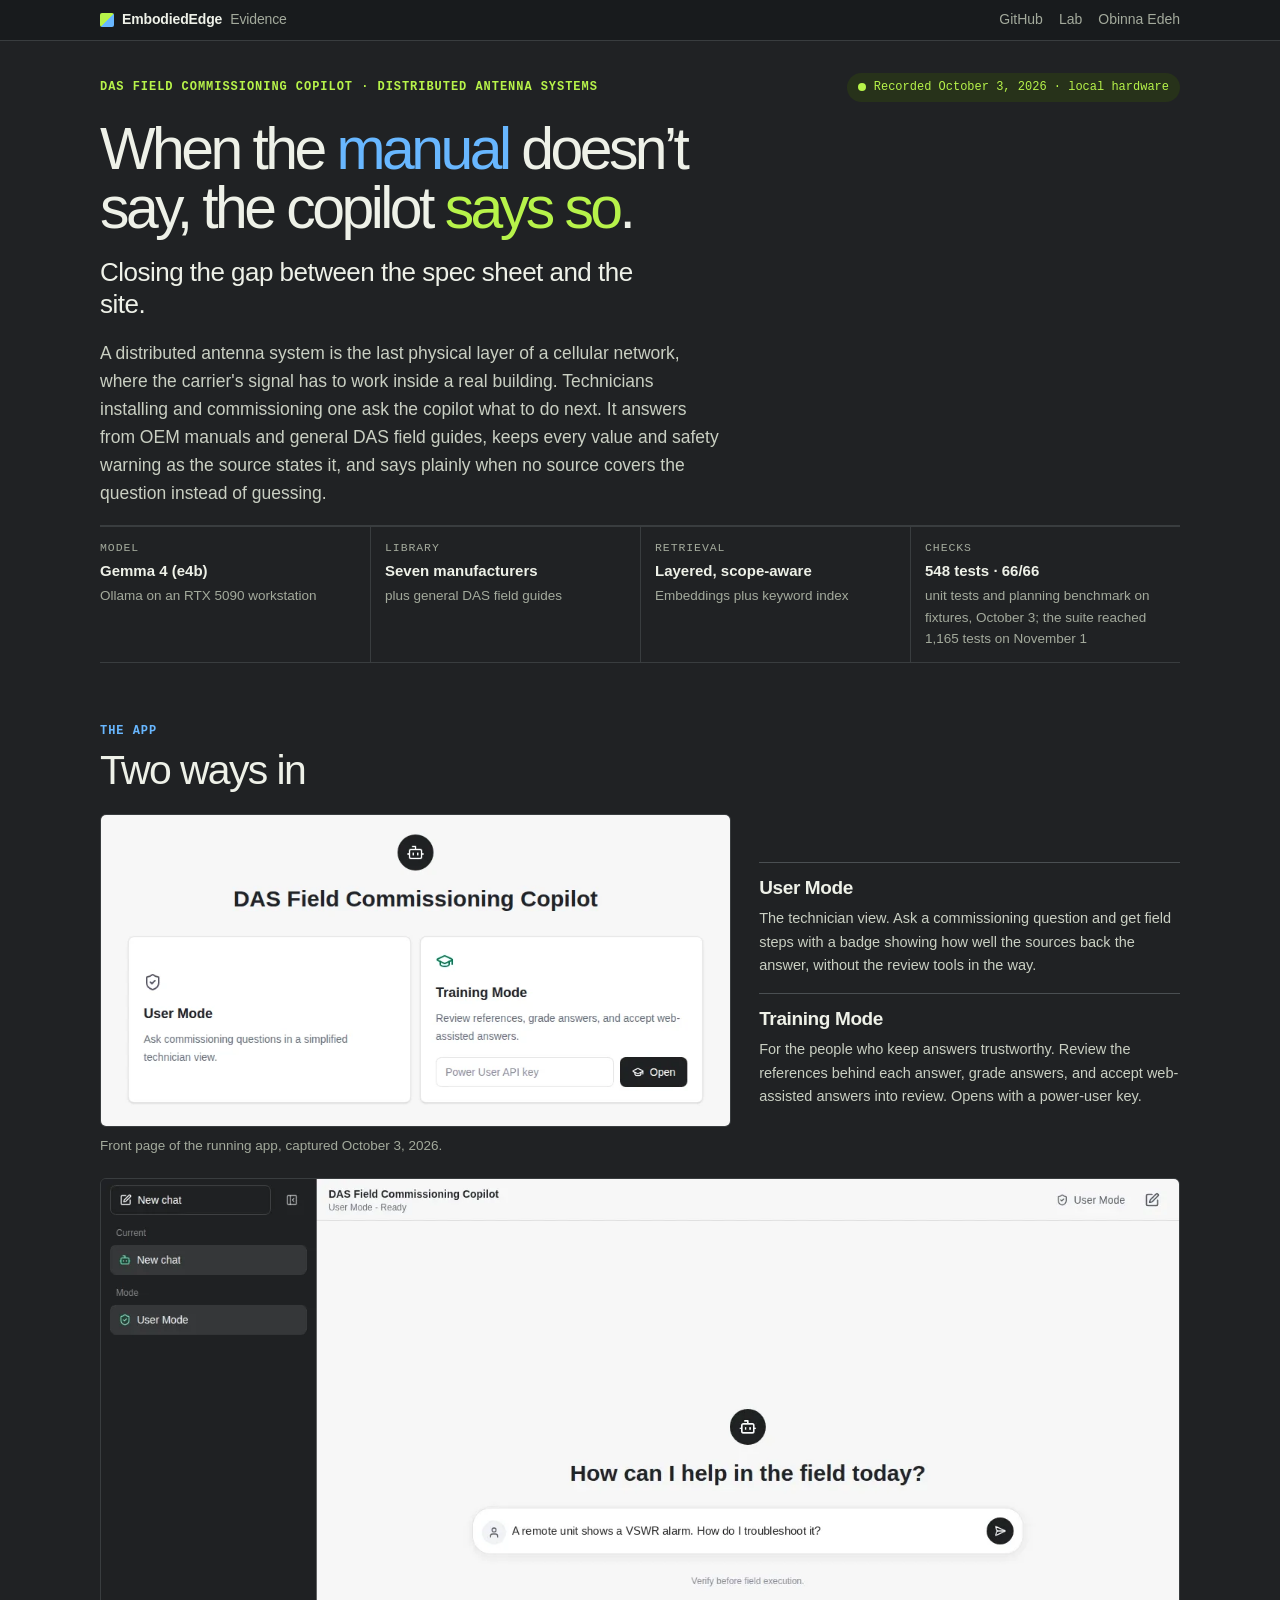
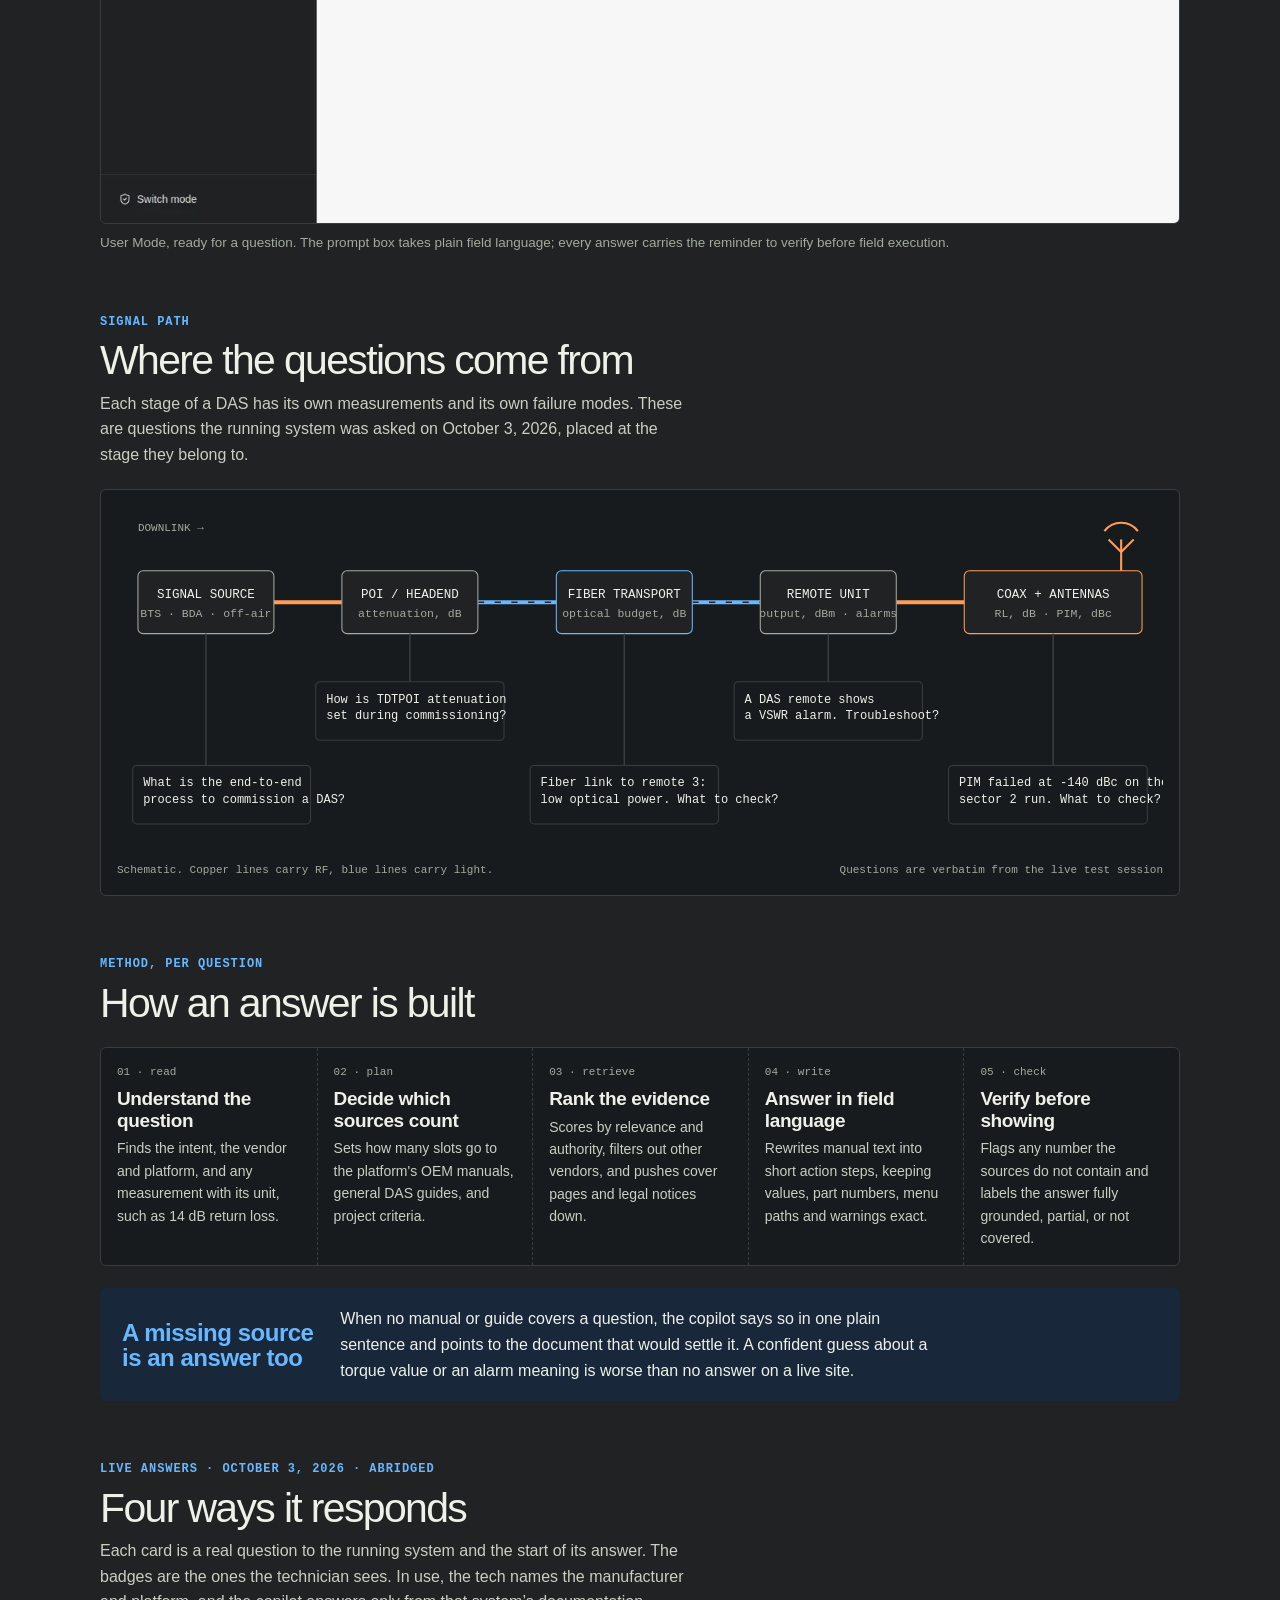
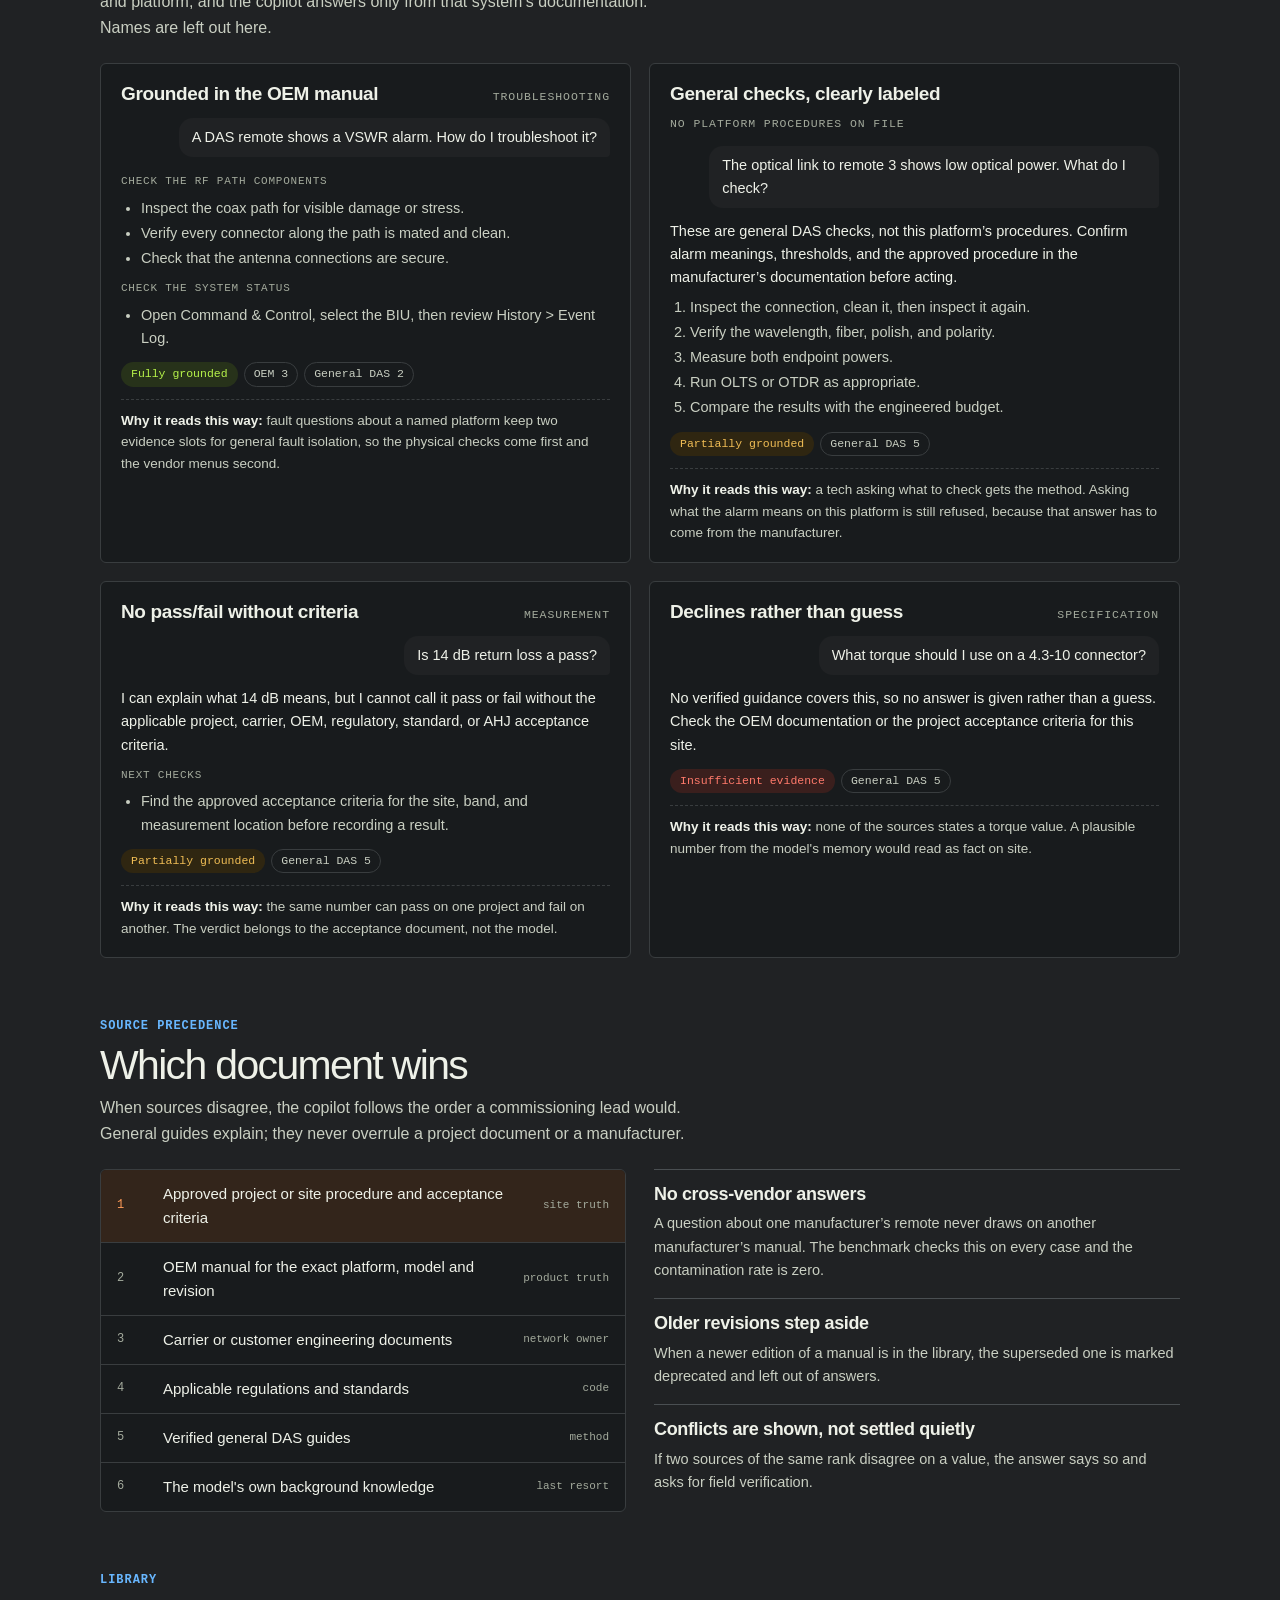
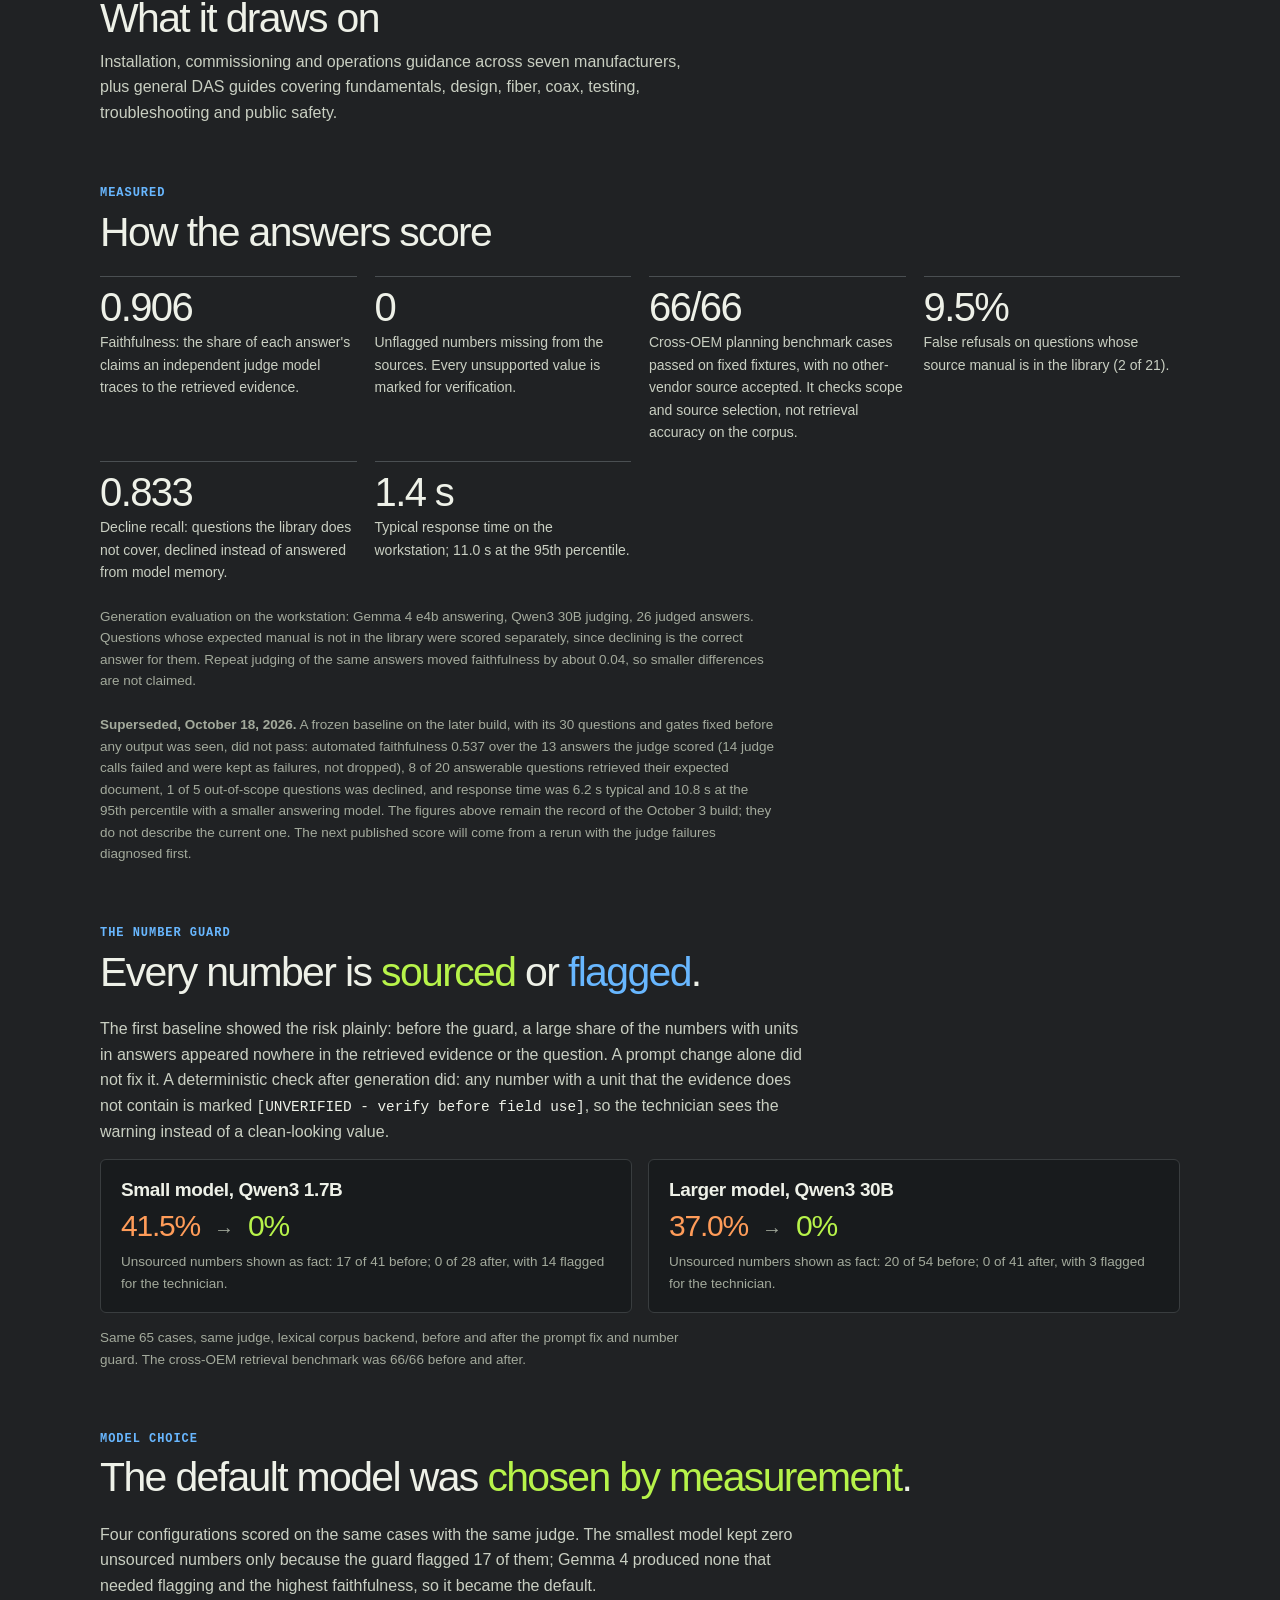
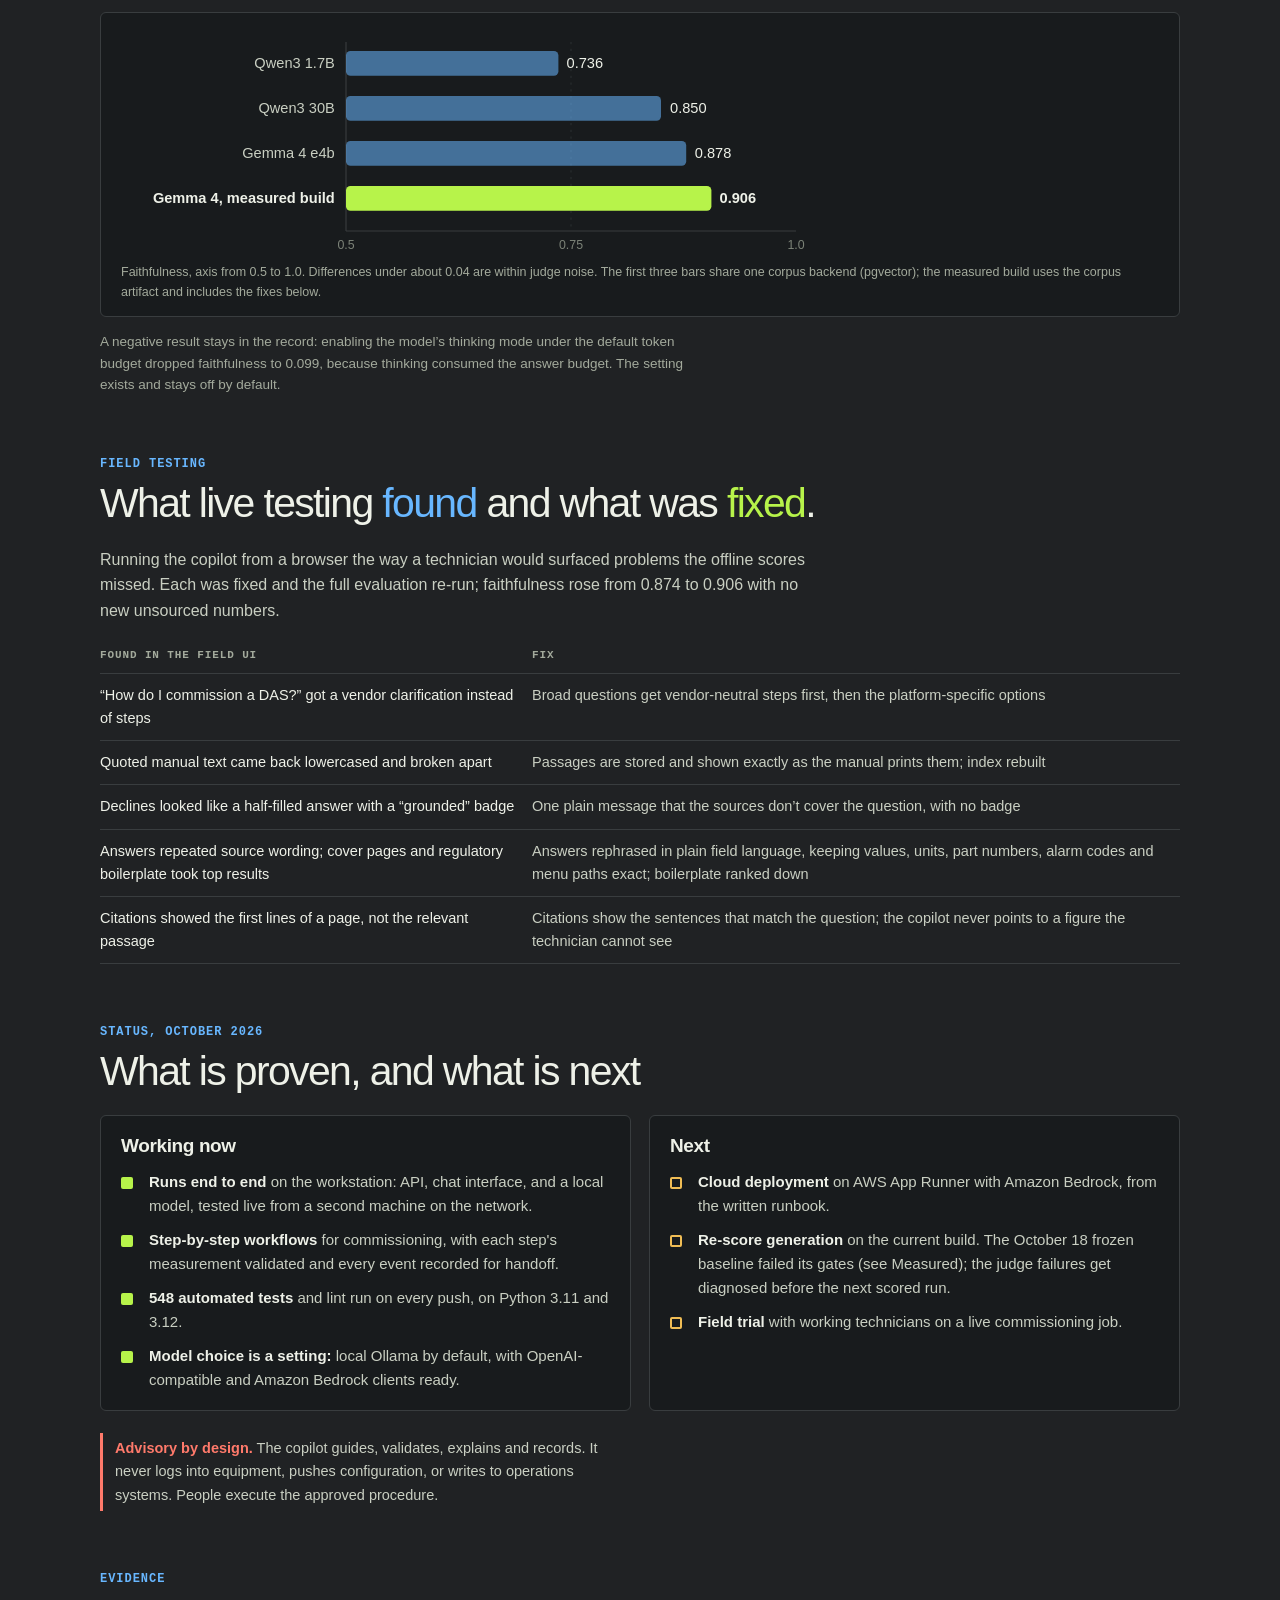
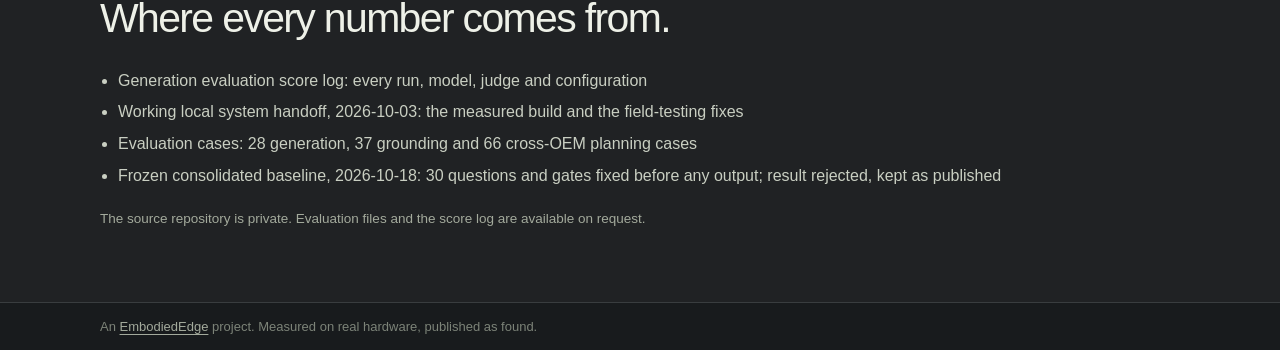
==== commit 762a9815: "Date the commissioning copilot page and tag its card with the measured stack The copilot page is lab" ====
--- a/field-commissioning-copilot/index.html
+++ b/field-commissioning-copilot/index.html
@@ -205,14 +205,14 @@
 .ev ul.plain{margin:0;padding-left:18px;color:var(--ink-2)}.ev ul.plain li{margin:6px 0}
 .ev ul.plain a{color:var(--ink-2);border-bottom:1px solid var(--rule);text-decoration:none}
 </style></head>
-<body><div class="ee-band"><div class="ee-in"><a class="ee-mark" href="https://embodiededge.ai"><i></i>EmbodiedEdge <span>Labs · Evidence</span></a><nav><a href="https://github.com/obiedeh">GitHub</a><a href="https://embodiededge.ai">Lab</a><a href="https://github.com/obiedeh">Obinna Edeh</a></nav></div></div>
+<body><div class="ee-band"><div class="ee-in"><a class="ee-mark" href="https://embodiededge.ai"><i></i>EmbodiedEdge <span>Evidence</span></a><nav><a href="https://github.com/obiedeh">GitHub</a><a href="https://embodiededge.ai">Lab</a><a href="https://github.com/obiedeh">Obinna Edeh</a></nav></div></div>
 
 <div class="wrap">
 
 <header>
   <div class="top">
     <span class="label eyebrow">DAS Field Commissioning Copilot · Distributed antenna systems</span>
-    <span class="pill"><i></i>Working on local hardware · cloud deploy next</span>
+    <span class="pill"><i></i>Recorded October 3, 2026 · local hardware</span>
   </div>
   <h1>When the <em class="b">manual</em> doesn&rsquo;t say, the copilot <em>says so</em>.</h1>
   <p class="tagline">Closing the gap between the spec sheet and the site.</p>
@@ -221,7 +221,7 @@
     <div><span class="label">Model</span><b>Gemma 4 (e4b)</b><span>Ollama on an RTX 5090 workstation</span></div>
     <div><span class="label">Library</span><b>Seven manufacturers</b><span>plus general DAS field guides</span></div>
     <div><span class="label">Retrieval</span><b>Layered, scope-aware</b><span>Embeddings plus keyword index</span></div>
-    <div><span class="label">Checks</span><b>548 tests · 66/66</b><span>unit tests, planning benchmark on fixtures</span></div>
+    <div><span class="label">Checks</span><b>548 tests · 66/66</b><span>unit tests and planning benchmark on fixtures, October 3; the suite reached 1,165 tests on November 1</span></div>
   </div>
 </header>
 
